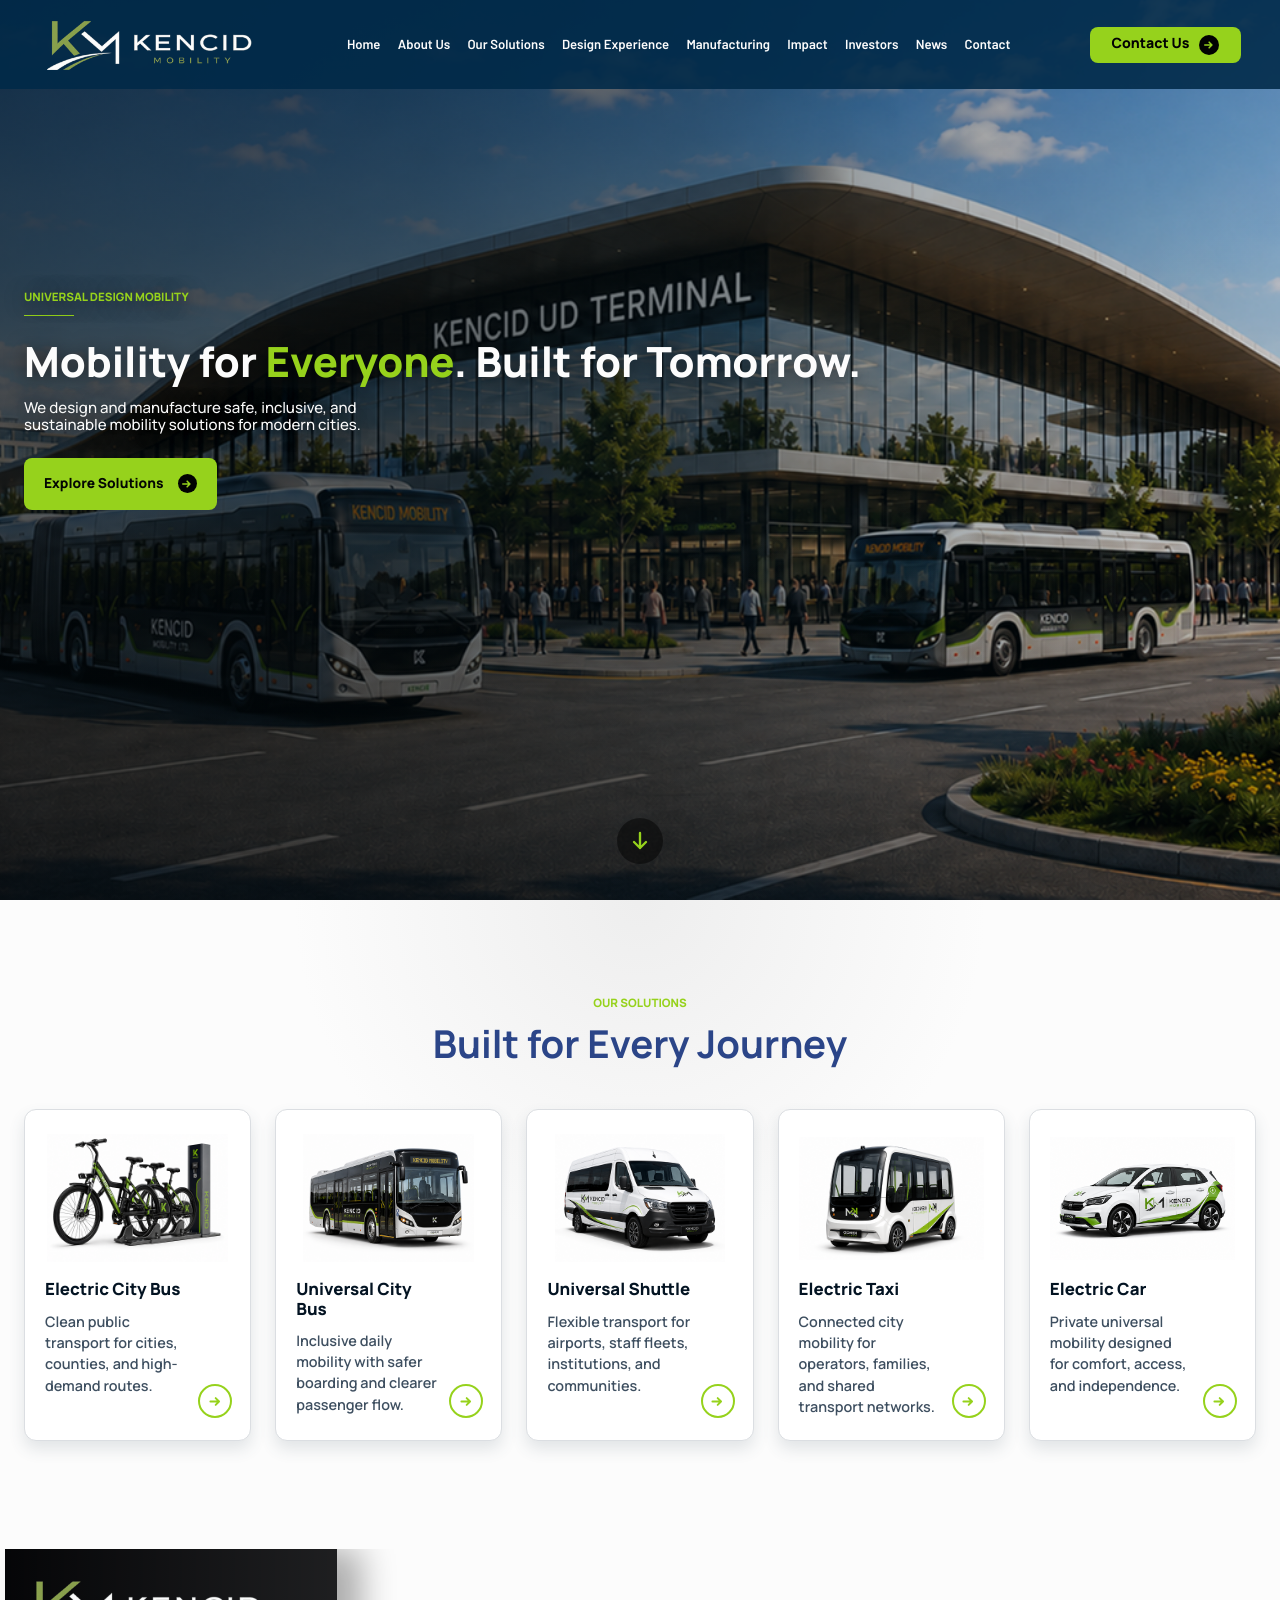
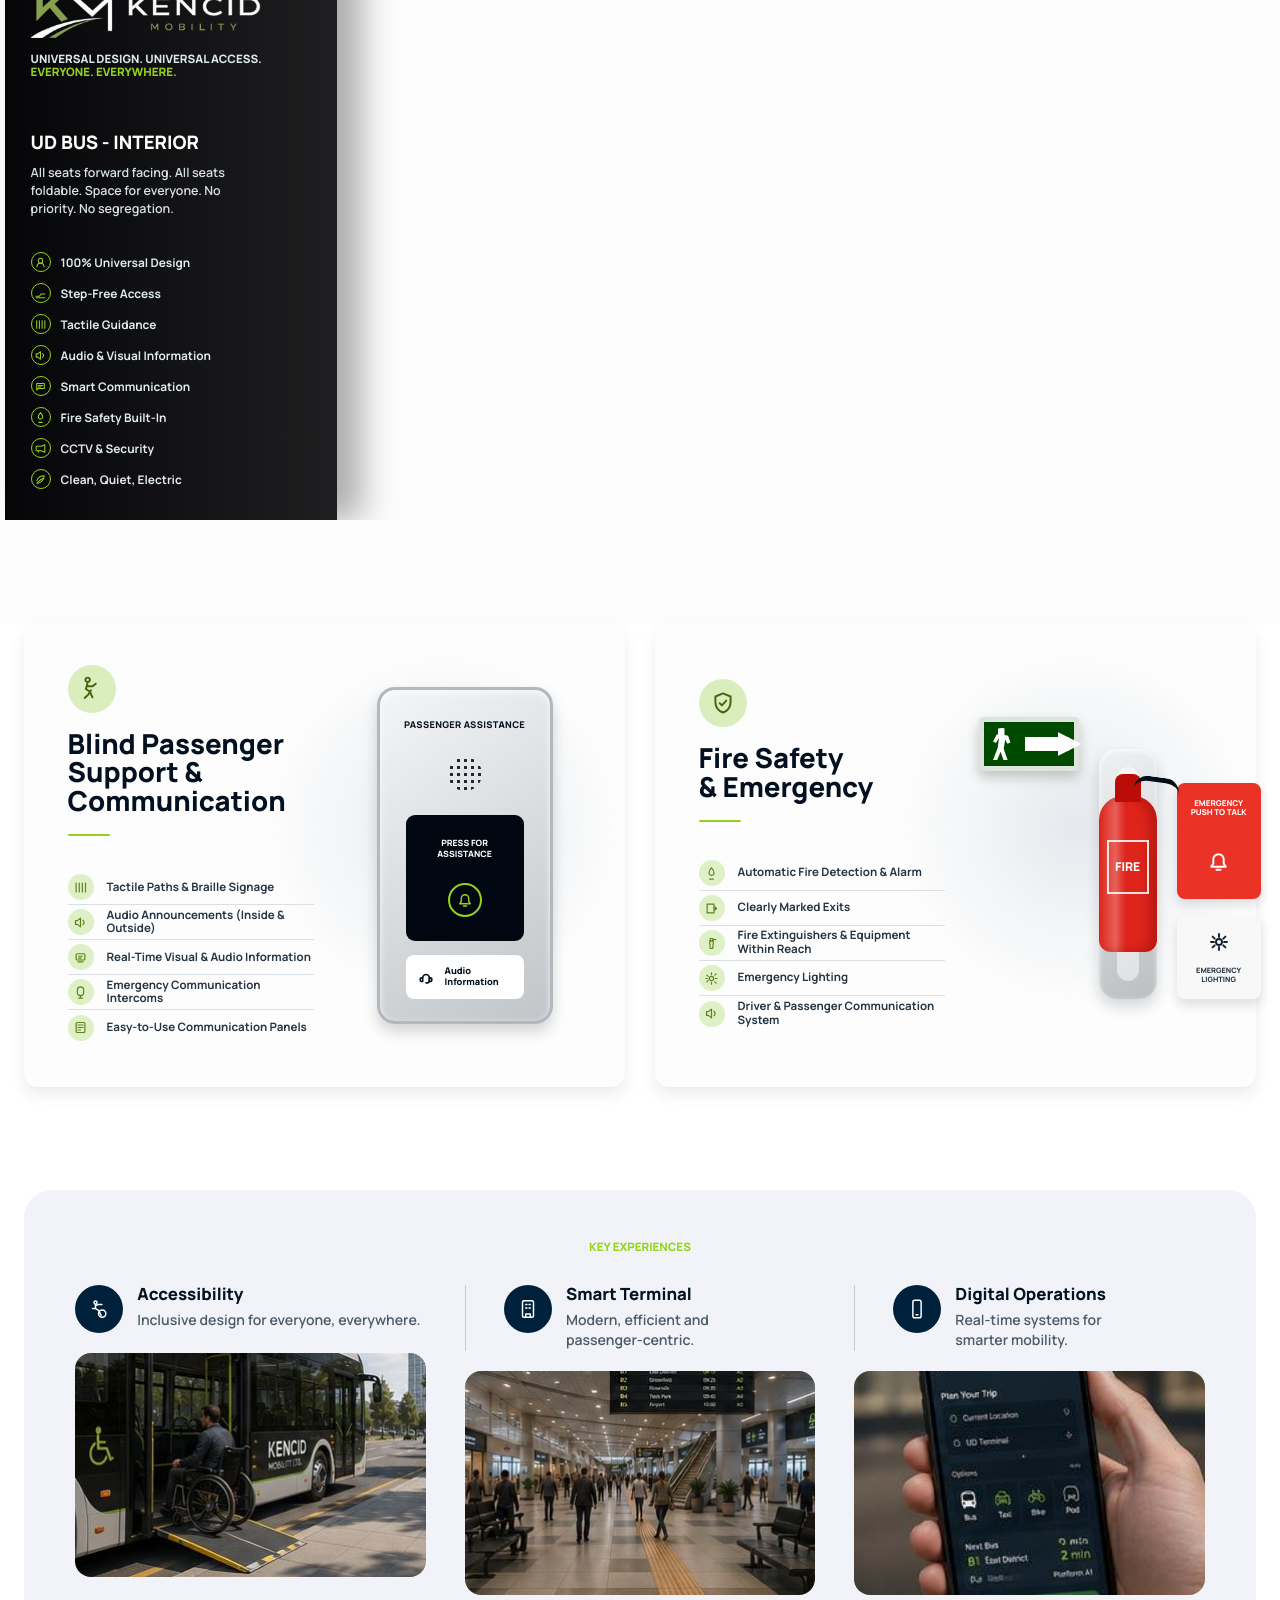
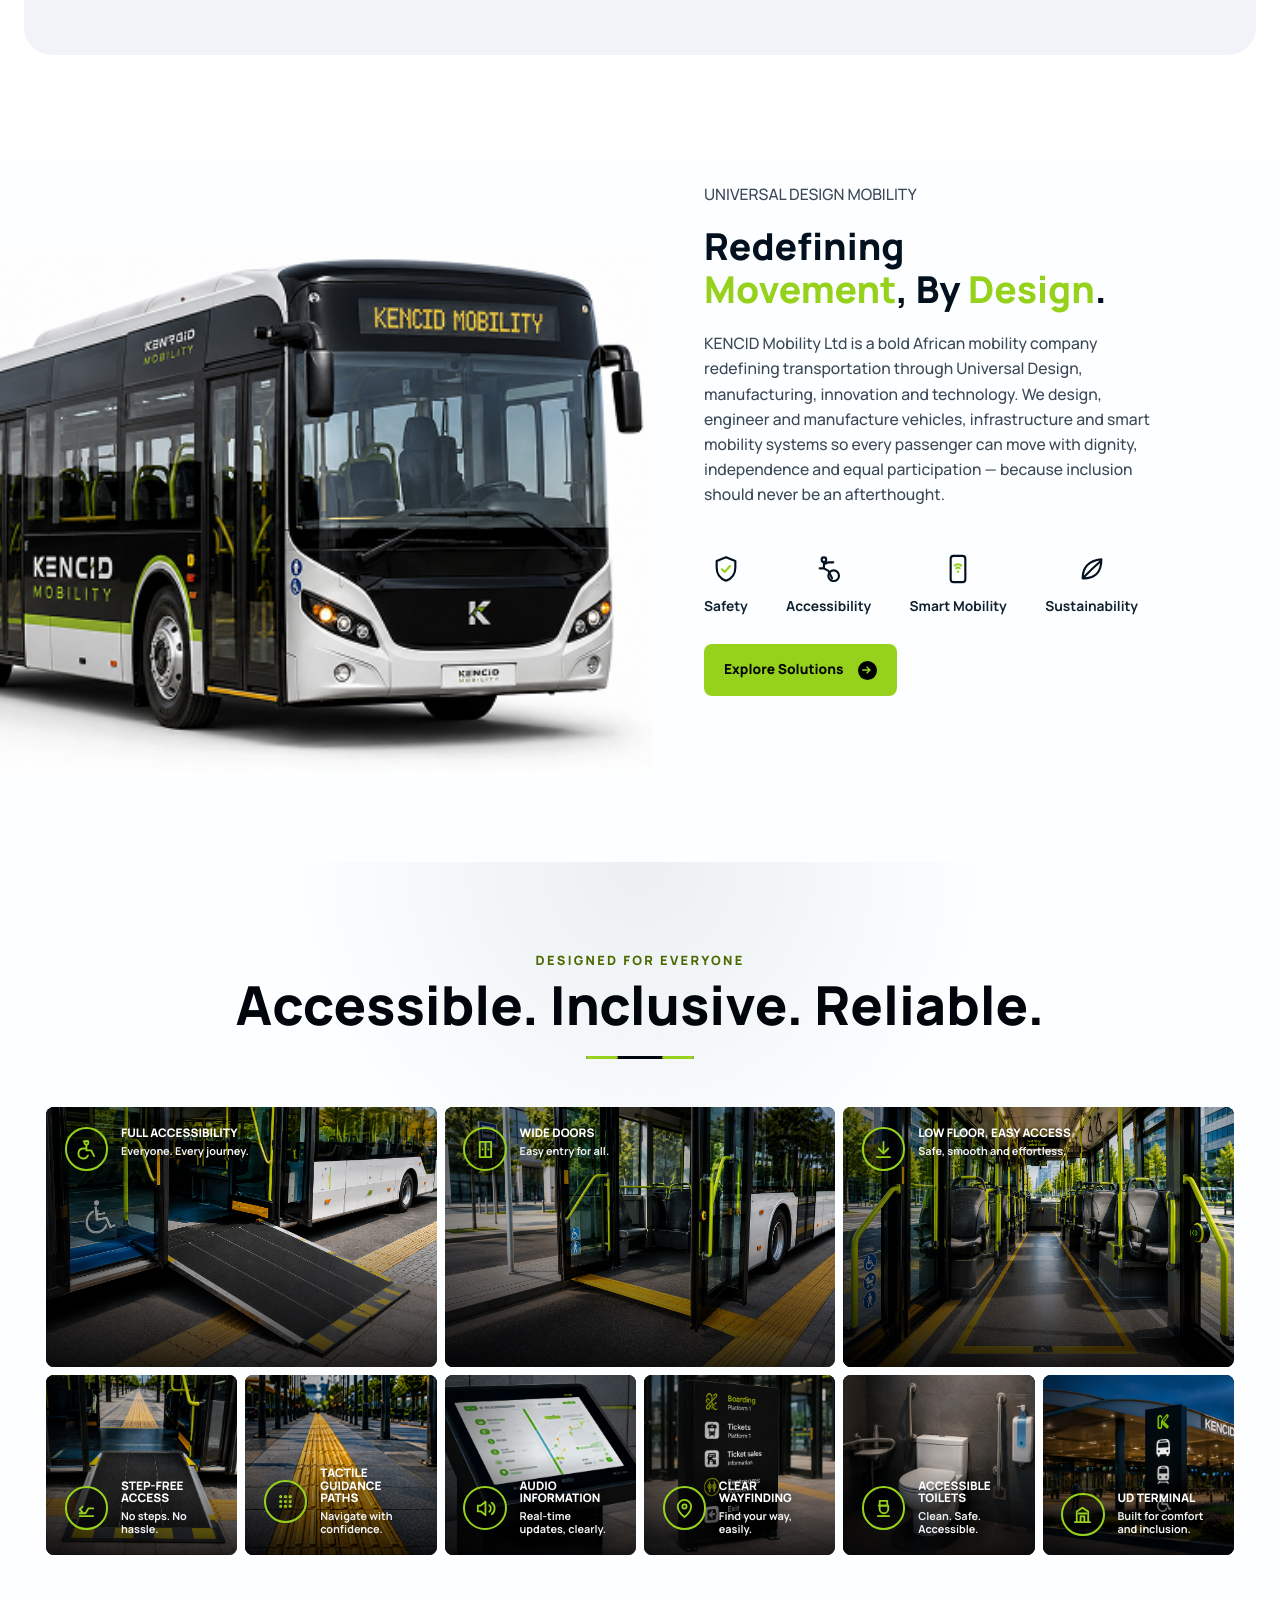
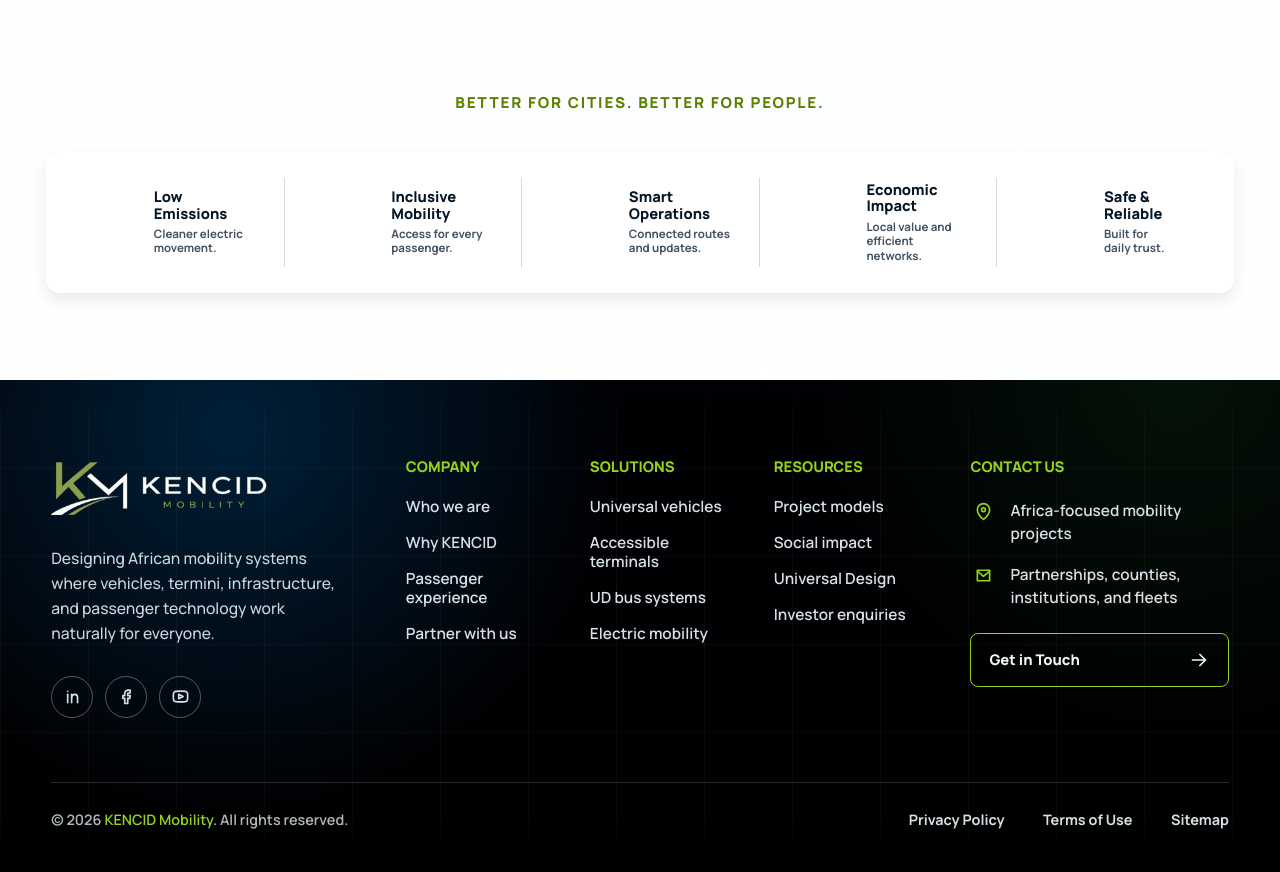
==== index.html @ 7b024fd9 "Initial Kencid Mobility site" ====
<!doctype html>
<html lang="en">
  <head>
    <meta charset="utf-8">
    <meta name="viewport" content="width=device-width, initial-scale=1">
    <title>Kencid Mobility</title>
    <meta
      name="description"
      content="Kencid Mobility designs and manufactures universal design mobility solutions for inclusive, sustainable transport."
    >
    <link rel="preconnect" href="https://fonts.googleapis.com">
    <link rel="preconnect" href="https://fonts.gstatic.com" crossorigin>
    <link
      href="https://fonts.googleapis.com/css2?family=Barlow:wght@500;600;700&family=Manrope:wght@400;500;600;700;800&display=swap"
      rel="stylesheet"
    >
    <link rel="stylesheet" href="styles.css">
  </head>
  <body>
    <main class="site-shell">
      <section class="hero" aria-label="Kencid Mobility landing page">
        <header class="site-header">
          <a class="brand" href="#" aria-label="Kencid Mobility home">
            <img src="assets/kencid-logo.png" alt="Kencid Mobility">
          </a>

          <nav class="main-nav" aria-label="Main navigation">
            <a href="#">Home</a>
            <a href="#">About Us</a>
            <a href="#">Our Solutions</a>
            <a href="#">Design Experience</a>
            <a href="#">Manufacturing</a>
            <a href="#">Impact</a>
            <a href="#">Investors</a>
            <a href="#">News</a>
            <a href="#">Contact</a>
          </nav>

          <a class="contact-button" href="#contact">
            <span>Contact Us</span>
            <span class="arrow-dot" aria-hidden="true">
              <svg viewBox="0 0 20 20" focusable="false">
                <path d="M4 10h10.2m-4-4 4 4-4 4" />
              </svg>
            </span>
          </a>

          <button
            class="menu-toggle"
            type="button"
            aria-label="Open menu"
            aria-controls="mobile-menu"
            aria-expanded="false"
          >
            <span aria-hidden="true"></span>
            <span aria-hidden="true"></span>
            <span aria-hidden="true"></span>
          </button>
        </header>

        <div class="mobile-backdrop" data-menu-close></div>
        <aside class="mobile-sidebar" id="mobile-menu" aria-hidden="true">
          <div class="sidebar-head">
            <img src="assets/kencid-logo.png" alt="Kencid Mobility">
            <button class="sidebar-close" type="button" aria-label="Close menu" data-menu-close>
              &times;
            </button>
          </div>

          <nav class="sidebar-nav" aria-label="Mobile navigation">
            <a href="#">Home</a>
            <a href="#">About Us</a>
            <a href="#">Our Solutions</a>
            <a href="#">Design Experience</a>
            <a href="#">Manufacturing</a>
            <a href="#">Impact</a>
            <a href="#">Investors</a>
            <a href="#">News</a>
            <a href="#">Contact</a>
          </nav>

          <a class="sidebar-contact" href="#contact">
            <span>Contact Us</span>
            <span class="arrow-dot" aria-hidden="true">
              <svg viewBox="0 0 20 20" focusable="false">
                <path d="M4 10h10.2m-4-4 4 4-4 4" />
              </svg>
            </span>
          </a>
        </aside>

        <div class="hero-content">
          <p class="hero-eyebrow">Universal Design Mobility</p>
          <h1>
            Mobility for <span>Everyone</span>. Built for Tomorrow.
          </h1>
          <p>
            We design and manufacture safe, inclusive, and sustainable mobility
            solutions for modern cities.
          </p>
          <div class="hero-actions" aria-label="Primary actions">
            <a class="hero-action" href="#solutions">
              <span>Explore Solutions</span>
              <span class="arrow-dot" aria-hidden="true">
                <svg viewBox="0 0 20 20" focusable="false">
                  <path d="M4 10h10.2m-4-4 4 4-4 4" />
                </svg>
              </span>
            </a>
          </div>
        </div>

        <a class="hero-scroll-cue" href="#solutions" aria-label="View our solutions">
          <svg viewBox="0 0 24 24" focusable="false" aria-hidden="true">
            <path d="M12 4v15m-6-6 6 6 6-6" />
          </svg>
        </a>
      </section>

      <section class="solutions-section" id="solutions" aria-labelledby="solutions-title">
        <div class="solutions-inner">
          <p class="section-kicker">Our Solutions</p>
          <h2 id="solutions-title">Built for Every Journey</h2>

          <div class="solutions-grid">
            <article class="solution-card">
              <img src="assets/electric bus .png" alt="KENCID electric city bus">
              <div class="solution-copy">
                <h3>Electric City Bus</h3>
                <p>Clean public transport for cities, counties, and high-demand routes.</p>
              </div>
              <a class="solution-link" href="#" aria-label="Explore Electric City Bus">
                <span class="arrow-dot" aria-hidden="true">
                  <svg viewBox="0 0 20 20" focusable="false">
                    <path d="M4 10h10.2m-4-4 4 4-4 4" />
                  </svg>
                </span>
              </a>
            </article>

            <article class="solution-card">
              <img src="assets/bus .png" alt="KENCID universal city bus">
              <div class="solution-copy">
                <h3>Universal City Bus</h3>
                <p>Inclusive daily mobility with safer boarding and clearer passenger flow.</p>
              </div>
              <a class="solution-link" href="#" aria-label="Explore Universal City Bus">
                <span class="arrow-dot" aria-hidden="true">
                  <svg viewBox="0 0 20 20" focusable="false">
                    <path d="M4 10h10.2m-4-4 4 4-4 4" />
                  </svg>
                </span>
              </a>
            </article>

            <article class="solution-card">
              <img src="assets/van .png" alt="KENCID universal shuttle van">
              <div class="solution-copy">
                <h3>Universal Shuttle</h3>
                <p>Flexible transport for airports, staff fleets, institutions, and communities.</p>
              </div>
              <a class="solution-link" href="#" aria-label="Explore Universal Shuttle">
                <span class="arrow-dot" aria-hidden="true">
                  <svg viewBox="0 0 20 20" focusable="false">
                    <path d="M4 10h10.2m-4-4 4 4-4 4" />
                  </svg>
                </span>
              </a>
            </article>

            <article class="solution-card">
              <img src="assets/electric taxi .png" alt="KENCID electric taxi">
              <div class="solution-copy">
                <h3>Electric Taxi</h3>
                <p>Connected city mobility for operators, families, and shared transport networks.</p>
              </div>
              <a class="solution-link" href="#" aria-label="Explore Electric Taxi">
                <span class="arrow-dot" aria-hidden="true">
                  <svg viewBox="0 0 20 20" focusable="false">
                    <path d="M4 10h10.2m-4-4 4 4-4 4" />
                  </svg>
                </span>
              </a>
            </article>

            <article class="solution-card">
              <img src="assets/electric car.png" alt="KENCID universal electric car">
              <div class="solution-copy">
                <h3>Electric Car</h3>
                <p>Private universal mobility designed for comfort, access, and independence.</p>
              </div>
              <a class="solution-link" href="#" aria-label="Explore Electric Car">
                <span class="arrow-dot" aria-hidden="true">
                  <svg viewBox="0 0 20 20" focusable="false">
                    <path d="M4 10h10.2m-4-4 4 4-4 4" />
                  </svg>
                </span>
              </a>
            </article>
          </div>
        </div>
      </section>

      <section class="interior-section" id="bus-interior" aria-labelledby="interior-title">
        <div class="interior-stage">
          <div class="interior-panel">
            <a class="interior-brand" href="#" aria-label="Kencid Mobility home">
              <img src="assets/kencid-logo.png" alt="Kencid Mobility">
            </a>

            <p class="interior-tagline">
              Universal Design. Universal Access.
              <span>Everyone. Everywhere.</span>
            </p>

            <div class="interior-copy">
              <h2 id="interior-title">UD Bus - Interior</h2>
              <p>
                All seats forward facing. All seats foldable. Space for everyone.
                No priority. No segregation.
              </p>
            </div>

            <ul class="interior-features" aria-label="UD Bus interior features">
              <li>
                <span class="interior-feature-icon" aria-hidden="true">
                  <svg viewBox="0 0 24 24" focusable="false">
                    <path d="M12 4a4 4 0 0 1 4 4v1.3a4 4 0 0 1-8 0V8a4 4 0 0 1 4-4Z" />
                    <path d="M5.5 20a6.5 6.5 0 0 1 13 0" />
                  </svg>
                </span>
                <span>100% Universal Design</span>
              </li>
              <li>
                <span class="interior-feature-icon" aria-hidden="true">
                  <svg viewBox="0 0 24 24" focusable="false">
                    <path d="M4 17h6l3-4h7" />
                    <path d="M4 20h16" />
                  </svg>
                </span>
                <span>Step-Free Access</span>
              </li>
              <li>
                <span class="interior-feature-icon" aria-hidden="true">
                  <svg viewBox="0 0 24 24" focusable="false">
                    <path d="M5 19V5" />
                    <path d="M10 19V5" />
                    <path d="M15 19V5" />
                    <path d="M20 19V5" />
                  </svg>
                </span>
                <span>Tactile Guidance</span>
              </li>
              <li>
                <span class="interior-feature-icon" aria-hidden="true">
                  <svg viewBox="0 0 24 24" focusable="false">
                    <path d="M4 9v6h3l5 4V5L7 9H4Z" />
                    <path d="M16 8.5a4.5 4.5 0 0 1 0 7" />
                  </svg>
                </span>
                <span>Audio &amp; Visual Information</span>
              </li>
              <li>
                <span class="interior-feature-icon" aria-hidden="true">
                  <svg viewBox="0 0 24 24" focusable="false">
                    <path d="M5 6.5h14v9H8l-3 3v-12Z" />
                    <path d="M8 10h8M8 12.8h5" />
                  </svg>
                </span>
                <span>Smart Communication</span>
              </li>
              <li>
                <span class="interior-feature-icon" aria-hidden="true">
                  <svg viewBox="0 0 24 24" focusable="false">
                    <path d="M12 3s4 4.2 4 8a4 4 0 0 1-8 0c0-3.8 4-8 4-8Z" />
                    <path d="M9 21h6" />
                  </svg>
                </span>
                <span>Fire Safety Built-In</span>
              </li>
              <li>
                <span class="interior-feature-icon" aria-hidden="true">
                  <svg viewBox="0 0 24 24" focusable="false">
                    <path d="M4 8h9l7-3v14l-7-3H4V8Z" />
                    <path d="M8 16v3" />
                  </svg>
                </span>
                <span>CCTV &amp; Security</span>
              </li>
              <li>
                <span class="interior-feature-icon" aria-hidden="true">
                  <svg viewBox="0 0 24 24" focusable="false">
                    <path d="M5 14c3-8 9-9 14-9-1 7-4 12-12 14" />
                    <path d="M5 19c2.8-3.7 6-6.5 11-9" />
                  </svg>
                </span>
                <span>Clean, Quiet, Electric</span>
              </li>
            </ul>
          </div>
        </div>
      </section>

      <section class="passenger-systems-section" aria-labelledby="passenger-systems-title">
        <div class="passenger-systems-inner">
          <h2 id="passenger-systems-title" class="visually-hidden">
            Passenger Support, Communication, Fire Safety, and Emergency Systems
          </h2>

          <article class="system-panel passenger-assistance-panel">
            <div class="system-content">
              <span class="system-icon" aria-hidden="true">
                <svg viewBox="0 0 24 24" focusable="false">
                  <path d="M8 5.5a2 2 0 1 0 0-4 2 2 0 0 0 0 4Z" />
                  <path d="M7.7 7.2 6.4 12l3.8 2.6 2.2 5.1" />
                  <path d="M8.2 9.5h4.4l2.9-2.4" />
                  <path d="M5.3 20.2c2.6-2 4.5-4.3 5.7-7" />
                </svg>
              </span>
              <h3>Blind Passenger Support &amp; Communication</h3>
              <ul class="system-feature-list">
                <li>
                  <span aria-hidden="true">
                    <svg viewBox="0 0 24 24" focusable="false">
                      <path d="M5 5v14M10 5v14M15 5v14M20 5v14" />
                    </svg>
                  </span>
                  Tactile Paths &amp; Braille Signage
                </li>
                <li>
                  <span aria-hidden="true">
                    <svg viewBox="0 0 24 24" focusable="false">
                      <path d="M4 9v6h3l5 4V5L7 9H4Z" />
                      <path d="M16 8.5a4.5 4.5 0 0 1 0 7" />
                    </svg>
                  </span>
                  Audio Announcements (Inside &amp; Outside)
                </li>
                <li>
                  <span aria-hidden="true">
                    <svg viewBox="0 0 24 24" focusable="false">
                      <rect x="5" y="6" width="14" height="10" rx="1.6" />
                      <path d="M8 19h8M9 10h6M9 13h4" />
                    </svg>
                  </span>
                  Real-Time Visual &amp; Audio Information
                </li>
                <li>
                  <span aria-hidden="true">
                    <svg viewBox="0 0 24 24" focusable="false">
                      <path d="M7 8a5 5 0 0 1 10 0v4a5 5 0 0 1-10 0V8Z" />
                      <path d="M12 17v4M9 21h6" />
                    </svg>
                  </span>
                  Emergency Communication Intercoms
                </li>
                <li>
                  <span aria-hidden="true">
                    <svg viewBox="0 0 24 24" focusable="false">
                      <rect x="5" y="4" width="14" height="16" rx="2" />
                      <path d="M8 8h8M8 12h8M8 16h4" />
                    </svg>
                  </span>
                  Easy-to-Use Communication Panels
                </li>
              </ul>
            </div>

            <div class="system-visual assistance-visual" aria-hidden="true">
              <div class="assistance-device">
                <span class="device-title">Passenger Assistance</span>
                <span class="speaker-grid"></span>
                <span class="press-panel">
                  <span>Press for Assistance</span>
                  <span class="bell-mark">
                    <svg viewBox="0 0 24 24" focusable="false">
                      <path d="M7 10a5 5 0 0 1 10 0v4l2 3H5l2-3v-4Z" />
                      <path d="M10 20h4" />
                    </svg>
                  </span>
                </span>
                <span class="audio-card">
                  <svg viewBox="0 0 24 24" focusable="false">
                    <path d="M8 13a4 4 0 0 1 8 0v3.4A2.6 2.6 0 0 1 13.4 19H12" />
                    <path d="M8 13H6.8A1.8 1.8 0 0 0 5 14.8v.8a1.8 1.8 0 0 0 1.8 1.8H8V13Z" />
                    <path d="M16 13h1.2a1.8 1.8 0 0 1 1.8 1.8v.8a1.8 1.8 0 0 1-1.8 1.8H16V13Z" />
                  </svg>
                  <span>Audio Information</span>
                </span>
              </div>
            </div>
          </article>

          <article class="system-panel fire-safety-panel">
            <div class="system-content">
              <span class="system-icon" aria-hidden="true">
                <svg viewBox="0 0 24 24" focusable="false">
                  <path d="M12 3.2 19 6v5c0 5-3.3 8.4-7 9.8-3.7-1.4-7-4.8-7-9.8V6l7-2.8Z" />
                  <path d="m9 12.2 2 2 4-4.4" />
                </svg>
              </span>
              <h3>Fire Safety &amp; Emergency</h3>
              <ul class="system-feature-list">
                <li>
                  <span aria-hidden="true">
                    <svg viewBox="0 0 24 24" focusable="false">
                      <path d="M12 3s4 4.2 4 8a4 4 0 0 1-8 0c0-3.8 4-8 4-8Z" />
                      <path d="M9 21h6" />
                    </svg>
                  </span>
                  Automatic Fire Detection &amp; Alarm
                </li>
                <li>
                  <span aria-hidden="true">
                    <svg viewBox="0 0 24 24" focusable="false">
                      <path d="M5 5h11v14H5V5Z" />
                      <path d="M16 12h4m-3-3 3 3-3 3" />
                    </svg>
                  </span>
                  Clearly Marked Exits
                </li>
                <li>
                  <span aria-hidden="true">
                    <svg viewBox="0 0 24 24" focusable="false">
                      <path d="M10 4h4v4h-4V4Z" />
                      <path d="M9 8h6l-1 12h-4L9 8Z" />
                      <path d="M14 7c2-2 3.5-2.2 5-1" />
                    </svg>
                  </span>
                  Fire Extinguishers &amp; Equipment Within Reach
                </li>
                <li>
                  <span aria-hidden="true">
                    <svg viewBox="0 0 24 24" focusable="false">
                      <path d="M12 3v3M12 18v3M4.6 6.6l2.1 2.1M17.3 17.3l2.1 2.1M3 12h3M18 12h3M4.6 17.4l2.1-2.1M17.3 6.7l2.1-2.1" />
                      <circle cx="12" cy="12" r="3.4" />
                    </svg>
                  </span>
                  Emergency Lighting
                </li>
                <li>
                  <span aria-hidden="true">
                    <svg viewBox="0 0 24 24" focusable="false">
                      <path d="M4 9v6h3l5 4V5L7 9H4Z" />
                      <path d="M16 8.5a4.5 4.5 0 0 1 0 7" />
                    </svg>
                  </span>
                  Driver &amp; Passenger Communication System
                </li>
              </ul>
            </div>

            <div class="system-visual fire-visual" aria-hidden="true">
              <div class="exit-sign">
                <span class="exit-person"></span>
                <span class="exit-arrow"></span>
              </div>
              <div class="extinguisher-case">
                <div class="extinguisher">
                  <span class="extinguisher-neck"></span>
                  <span class="extinguisher-label">Fire</span>
                </div>
              </div>
              <div class="emergency-stack">
                <span class="alarm-button">
                  <span>Emergency<br>Push To Talk</span>
                  <svg viewBox="0 0 24 24" focusable="false">
                    <path d="M7 10a5 5 0 0 1 10 0v4l2 3H5l2-3v-4Z" />
                    <path d="M10 20h4" />
                  </svg>
                </span>
                <span class="emergency-light">
                  <svg viewBox="0 0 24 24" focusable="false">
                    <path d="M12 4v3M12 17v3M5.6 6.6l2.1 2.1M16.3 15.3l2.1 2.1M4 12h3M17 12h3M5.6 17.4l2.1-2.1M16.3 8.7l2.1-2.1" />
                    <circle cx="12" cy="12" r="3" />
                  </svg>
                  <span>Emergency Lighting</span>
                </span>
              </div>
            </div>
          </article>
        </div>
      </section>

      <section class="experiences-section" id="experiences" aria-labelledby="experiences-title">
        <div class="experiences-panel">
          <p class="section-kicker experiences-kicker" id="experiences-title">Key Experiences</p>

          <div class="experiences-grid">
            <article class="experience-card">
              <div class="experience-head">
                <span class="experience-icon" aria-hidden="true">
                  <svg viewBox="0 0 24 24" focusable="false">
                    <circle cx="15.5" cy="17" r="4" />
                    <circle cx="8.2" cy="5" r="1.7" />
                    <path d="M8.2 7.2v4.3l3.4 1.9 2.7 5.6M8.2 11.5H5M8.2 8.4l3.4-1.4h3.6" />
                  </svg>
                </span>
                <div class="experience-copy">
                  <h3>Accessibility</h3>
                  <p>Inclusive design for everyone, everywhere.</p>
                </div>
              </div>
              <img src="assets/experience-accessibility.jpg" alt="Wheelchair passenger boarding a Kencid bus via a low-floor ramp">
            </article>

            <article class="experience-card">
              <div class="experience-head">
                <span class="experience-icon" aria-hidden="true">
                  <svg viewBox="0 0 24 24" focusable="false">
                    <rect x="6" y="3" width="12" height="18" rx="1.6" />
                    <path d="M9.5 21v-3.5h5V21M9.5 7.2h1.4M13.1 7.2h1.4M9.5 11h1.4M13.1 11h1.4" />
                  </svg>
                </span>
                <div class="experience-copy">
                  <h3>Smart Terminal</h3>
                  <p>Modern, efficient and passenger-centric.</p>
                </div>
              </div>
              <img src="assets/experience-terminal.jpg" alt="Passengers walking through a Kencid UD Terminal concourse">
            </article>

            <article class="experience-card">
              <div class="experience-head">
                <span class="experience-icon" aria-hidden="true">
                  <svg viewBox="0 0 24 24" focusable="false">
                    <rect x="7.5" y="2.5" width="9" height="19" rx="2" />
                    <path d="M11 18.3h2" />
                  </svg>
                </span>
                <div class="experience-copy">
                  <h3>Digital Operations</h3>
                  <p>Real-time systems for smarter mobility.</p>
                </div>
              </div>
              <img src="assets/experience-app.jpg" alt="Hand holding a phone running the Kencid Mobility app">
            </article>
          </div>
        </div>
      </section>

      <section class="about-section" id="who-we-are" aria-labelledby="about-title">
        <div class="about-media">
          <img src="assets/about-bus.png" alt="Kencid Mobility Universal Design city bus">
        </div>

        <div class="about-grid">
          <div class="about-copy">
            <p class="section-kicker">Universal Design Mobility</p>
            <h2 id="about-title">Redefining <span>Movement</span>, By <span>Design</span>.</h2>
            <p>
              KENCID Mobility Ltd is a bold African mobility company redefining transportation
              through Universal Design, manufacturing, innovation and technology. We design,
              engineer and manufacture vehicles, infrastructure and smart mobility systems so
              every passenger can move with dignity, independence and equal participation &mdash;
              because inclusion should never be an afterthought.
            </p>

            <ul class="about-pillars">
              <li>
                <span class="pillar-icon" aria-hidden="true">
                  <svg viewBox="0 0 24 24" focusable="false">
                    <path d="M12 3.2 19 6v5c0 5-3.3 8.4-7 9.8-3.7-1.4-7-4.8-7-9.8V6l7-2.8Z" />
                    <path d="m9 12.2 2 2 4-4.4" stroke="var(--lime)" />
                  </svg>
                </span>
                <span>Safety</span>
              </li>
              <li>
                <span class="pillar-icon" aria-hidden="true">
                  <svg viewBox="0 0 24 24" focusable="false" stroke="var(--lime)">
                    <circle cx="15.5" cy="17" r="4" />
                    <circle cx="8.2" cy="5" r="1.7" />
                    <path d="M8.2 7.2v4.3l3.4 1.9 2.7 5.6M8.2 11.5H5M8.2 8.4l3.4-1.4h3.6" />
                  </svg>
                </span>
                <span>Accessibility</span>
              </li>
              <li>
                <span class="pillar-icon" aria-hidden="true">
                  <svg viewBox="0 0 24 24" focusable="false">
                    <rect x="6.5" y="2.2" width="11" height="19.6" rx="2.2" />
                    <path d="M9.6 9.4a3.6 3.6 0 0 1 4.8 0M10.7 11.4a2 2 0 0 1 2.6 0" stroke="var(--lime)" />
                    <circle cx="12" cy="14" r="0.9" fill="var(--lime)" stroke="none" />
                  </svg>
                </span>
                <span>Smart Mobility</span>
              </li>
              <li>
                <span class="pillar-icon" aria-hidden="true">
                  <svg viewBox="0 0 24 24" focusable="false" stroke="var(--lime)">
                    <path d="M5 19c0-7.4 4-13.4 14-14.2C19 14.8 14 19.2 5 19Z" />
                    <path d="M6.2 17.8c3-3.1 6.2-6.3 12-11.4" />
                  </svg>
                </span>
                <span>Sustainability</span>
              </li>
            </ul>

            <a class="hero-action about-cta" href="#solutions">
              <span>Explore Solutions</span>
              <span class="arrow-dot" aria-hidden="true">
                <svg viewBox="0 0 20 20" focusable="false">
                  <path d="M4 10h10.2m-4-4 4 4-4 4" />
                </svg>
              </span>
            </a>
          </div>
        </div>
      </section>

      <section class="accessible-section" aria-labelledby="accessible-title">
        <div class="accessible-inner">
          <div class="accessibility-header">
            <p>Designed for everyone</p>
            <h2 id="accessible-title">Accessible. Inclusive. Reliable.</h2>
            <span class="accessibility-rule" aria-hidden="true"></span>
          </div>

          <div class="accessibility-mosaic" aria-label="Universal design accessibility features">
            <article class="accessibility-card accessibility-card-large">
              <img
                src="assets/full accessibility .png"
                width="1672"
                height="941"
                loading="lazy"
                decoding="async"
                alt="Wheelchair user boarding a Kencid bus using an accessible ramp."
              >
              <div class="accessibility-card-copy">
                <span class="accessibility-icon" aria-hidden="true">
                  <svg viewBox="0 0 24 24" focusable="false">
                    <circle cx="12" cy="5" r="2" />
                    <path d="M12 7.8v5.2h5l3 6" />
                    <path d="M11 11H8.8a5.2 5.2 0 1 0 4.8 7.2" />
                    <path d="M9 3.5h5" />
                  </svg>
                </span>
                <div>
                  <h3>Full Accessibility</h3>
                  <p>Everyone. Every journey.</p>
                </div>
              </div>
            </article>

            <article class="accessibility-card accessibility-card-large">
              <img
                src="assets/wide doors.png"
                width="1536"
                height="1024"
                loading="lazy"
                decoding="async"
                alt="Wide Kencid bus doors open at a station platform."
              >
              <div class="accessibility-card-copy">
                <span class="accessibility-icon" aria-hidden="true">
                  <svg viewBox="0 0 24 24" focusable="false">
                    <path d="M6 4h12v16H6V4Z" />
                    <path d="M12 4v16M9 12h.1M15 12h.1" />
                  </svg>
                </span>
                <div>
                  <h3>Wide Doors</h3>
                  <p>Easy entry for all.</p>
                </div>
              </div>
            </article>

            <article class="accessibility-card accessibility-card-large">
              <img
                src="assets/low floor easy acces .png"
                width="1536"
                height="1024"
                loading="lazy"
                decoding="async"
                alt="Low-floor Kencid bus interior with a flat accessible aisle."
              >
              <div class="accessibility-card-copy">
                <span class="accessibility-icon" aria-hidden="true">
                  <svg viewBox="0 0 24 24" focusable="false">
                    <path d="M12 4v12" />
                    <path d="m7 11 5 5 5-5" />
                    <path d="M5 20h14" />
                  </svg>
                </span>
                <div>
                  <h3>Low Floor, Easy Access</h3>
                  <p>Safe, smooth and effortless.</p>
                </div>
              </div>
            </article>

            <article class="accessibility-card accessibility-card-small">
              <img
                src="assets/step free acces.png"
                width="1535"
                height="1024"
                loading="lazy"
                decoding="async"
                alt="Step-free access ramp aligned with a Kencid bus entrance."
              >
              <div class="accessibility-card-copy">
                <span class="accessibility-icon" aria-hidden="true">
                  <svg viewBox="0 0 24 24" focusable="false">
                    <path d="M5 17h6l3-5h5" />
                    <path d="M5 20h14" />
                    <path d="m8 10-3 3 3 3" />
                  </svg>
                </span>
                <div>
                  <h3>Step-Free Access</h3>
                  <p>No steps. No hassle.</p>
                </div>
              </div>
            </article>

            <article class="accessibility-card accessibility-card-small">
              <img
                src="assets/tactile guidance.png"
                width="1565"
                height="1005"
                loading="lazy"
                decoding="async"
                alt="Tactile guidance path running through a passenger platform."
              >
              <div class="accessibility-card-copy">
                <span class="accessibility-icon" aria-hidden="true">
                  <svg viewBox="0 0 24 24" focusable="false">
                    <circle cx="7" cy="7" r=".7" />
                    <circle cx="12" cy="7" r=".7" />
                    <circle cx="17" cy="7" r=".7" />
                    <circle cx="7" cy="12" r=".7" />
                    <circle cx="12" cy="12" r=".7" />
                    <circle cx="17" cy="12" r=".7" />
                    <circle cx="7" cy="17" r=".7" />
                    <circle cx="12" cy="17" r=".7" />
                    <circle cx="17" cy="17" r=".7" />
                  </svg>
                </span>
                <div>
                  <h3>Tactile Guidance Paths</h3>
                  <p>Navigate with confidence.</p>
                </div>
              </div>
            </article>

            <article class="accessibility-card accessibility-card-small">
              <img
                src="assets/Audio information .png"
                width="1566"
                height="1005"
                loading="lazy"
                decoding="async"
                alt="Digital passenger information screen for Kencid mobility services."
              >
              <div class="accessibility-card-copy">
                <span class="accessibility-icon" aria-hidden="true">
                  <svg viewBox="0 0 24 24" focusable="false">
                    <path d="M4 9v6h3l5 4V5L7 9H4Z" />
                    <path d="M16 8.5a4.5 4.5 0 0 1 0 7" />
                    <path d="M18.6 6a7.5 7.5 0 0 1 0 12" />
                  </svg>
                </span>
                <div>
                  <h3>Audio Information</h3>
                  <p>Real-time updates, clearly.</p>
                </div>
              </div>
            </article>

            <article class="accessibility-card accessibility-card-small">
              <img
                src="assets/clear way finding .png"
                width="1536"
                height="1024"
                loading="lazy"
                decoding="async"
                alt="Kencid wayfinding sign showing platform, tickets, information, restroom and exit directions."
              >
              <div class="accessibility-card-copy">
                <span class="accessibility-icon" aria-hidden="true">
                  <svg viewBox="0 0 24 24" focusable="false">
                    <path d="M12 21s7-5.2 7-11a7 7 0 0 0-14 0c0 5.8 7 11 7 11Z" />
                    <circle cx="12" cy="10" r="2.2" />
                  </svg>
                </span>
                <div>
                  <h3>Clear Wayfinding</h3>
                  <p>Find your way, easily.</p>
                </div>
              </div>
            </article>

            <article class="accessibility-card accessibility-card-small">
              <img
                src="assets/accessible toilets .png"
                width="1536"
                height="1024"
                loading="lazy"
                decoding="async"
                alt="Accessible toilet with support rails and hygiene equipment."
              >
              <div class="accessibility-card-copy">
                <span class="accessibility-icon" aria-hidden="true">
                  <svg viewBox="0 0 24 24" focusable="false">
                    <path d="M8 4h8v5H8V4Z" />
                    <path d="M7 9h10v3.5a4.5 4.5 0 0 1-9 0V9Z" />
                    <path d="M10 20h4" />
                    <path d="M6 20h12" />
                  </svg>
                </span>
                <div>
                  <h3>Accessible Toilets</h3>
                  <p>Clean. Safe. Accessible.</p>
                </div>
              </div>
            </article>

            <article class="accessibility-card accessibility-card-small">
              <img
                src="assets/ud terminal .png"
                width="1536"
                height="1024"
                loading="lazy"
                decoding="async"
                alt="Kencid universal design terminal entrance with accessible signage."
              >
              <div class="accessibility-card-copy">
                <span class="accessibility-icon" aria-hidden="true">
                  <svg viewBox="0 0 24 24" focusable="false">
                    <path d="M4 20h16" />
                    <path d="M6 20V9l6-4 6 4v11" />
                    <path d="M10 20v-6h4v6" />
                    <path d="M8 11h8" />
                  </svg>
                </span>
                <div>
                  <h3>UD Terminal</h3>
                  <p>Built for comfort and inclusion.</p>
                </div>
              </div>
            </article>
          </div>
        </div>
      </section>

      <section class="impact-strip-section" aria-labelledby="impact-strip-title">
        <div class="impact-strip-inner">
          <div class="impact-strip-heading">
            <p id="impact-strip-title">Better for cities. Better for people.</p>
          </div>

          <ul class="impact-strip-list" aria-label="Kencid Mobility city and passenger benefits">
            <li>
              <span class="impact-icon" aria-hidden="true">
                <img
                  src="assets/low emissions .png"
                  width="1254"
                  height="1254"
                  loading="lazy"
                  decoding="async"
                  alt=""
                >
              </span>
              <span class="impact-copy">
                <strong>Low Emissions</strong>
                <span>Cleaner electric movement.</span>
              </span>
            </li>

            <li>
              <span class="impact-icon" aria-hidden="true">
                <img
                  src="assets/inclusive mobility .png"
                  width="1254"
                  height="1254"
                  loading="lazy"
                  decoding="async"
                  alt=""
                >
              </span>
              <span class="impact-copy">
                <strong>Inclusive Mobility</strong>
                <span>Access for every passenger.</span>
              </span>
            </li>

            <li>
              <span class="impact-icon" aria-hidden="true">
                <img
                  src="assets/smart operations .png"
                  width="1254"
                  height="1254"
                  loading="lazy"
                  decoding="async"
                  alt=""
                >
              </span>
              <span class="impact-copy">
                <strong>Smart Operations</strong>
                <span>Connected routes and updates.</span>
              </span>
            </li>

            <li>
              <span class="impact-icon" aria-hidden="true">
                <img
                  src="assets/economic impact .png"
                  width="1254"
                  height="1254"
                  loading="lazy"
                  decoding="async"
                  alt=""
                >
              </span>
              <span class="impact-copy">
                <strong>Economic Impact</strong>
                <span>Local value and efficient networks.</span>
              </span>
            </li>

            <li>
              <span class="impact-icon" aria-hidden="true">
                <img
                  src="assets/safe and reliable .png"
                  width="1254"
                  height="1254"
                  loading="lazy"
                  decoding="async"
                  alt=""
                >
              </span>
              <span class="impact-copy">
                <strong>Safe &amp; Reliable</strong>
                <span>Built for daily trust.</span>
              </span>
            </li>
          </ul>
        </div>
      </section>
    </main>

    <footer class="site-footer" id="contact" aria-label="Kencid Mobility footer">
      <div class="footer-main">
        <div class="footer-brand-block">
          <a class="footer-logo" href="#" aria-label="Kencid Mobility home">
            <img src="assets/kencid-logo.png" alt="Kencid Mobility">
          </a>
          <p>
            Designing African mobility systems where vehicles, termini,
            infrastructure, and passenger technology work naturally for
            everyone.
          </p>
          <div class="footer-socials" aria-label="Social links">
            <a href="#" aria-label="LinkedIn">
              <svg viewBox="0 0 24 24" focusable="false">
                <path d="M6.5 9.5V19" />
                <path d="M6.5 6.2v.1" />
                <path d="M11 19v-9.5" />
                <path d="M11 13.6c0-2.5 1.4-4.1 3.6-4.1 2 0 3.2 1.4 3.2 4V19" />
              </svg>
            </a>
            <a href="#" aria-label="Facebook">
              <svg viewBox="0 0 24 24" focusable="false">
                <path d="M14 8h2.2V4.8H14c-2.5 0-4 1.5-4 4V11H7.8v3.2H10V20h3.4v-5.8h2.4l.4-3.2h-2.8V8.9c0-.6.2-.9.6-.9Z" />
              </svg>
            </a>
            <a href="#" aria-label="YouTube">
              <svg viewBox="0 0 24 24" focusable="false">
                <path d="M4 8.5c.2-1.4 1.1-2.2 2.4-2.4 3.8-.4 7.4-.4 11.2 0 1.3.2 2.2 1 2.4 2.4.3 2.3.3 4.7 0 7-.2 1.4-1.1 2.2-2.4 2.4-3.8.4-7.4.4-11.2 0-1.3-.2-2.2-1-2.4-2.4-.3-2.3-.3-4.7 0-7Z" />
                <path d="m10 9.5 5 2.5-5 2.5v-5Z" />
              </svg>
            </a>
          </div>
        </div>

        <nav class="footer-nav" aria-label="Footer navigation">
          <div>
            <h3>Company</h3>
            <a href="#who-we-are">Who we are</a>
            <a href="#impact-strip-title">Why KENCID</a>
            <a href="#experiences">Passenger experience</a>
            <a href="#contact">Partner with us</a>
          </div>

          <div>
            <h3>Solutions</h3>
            <a href="#solutions">Universal vehicles</a>
            <a href="#accessible-title">Accessible terminals</a>
            <a href="#bus-interior">UD bus systems</a>
            <a href="#impact-strip-title">Electric mobility</a>
          </div>

          <div>
            <h3>Resources</h3>
            <a href="#solutions">Project models</a>
            <a href="#impact-strip-title">Social impact</a>
            <a href="#who-we-are">Universal Design</a>
            <a href="#contact">Investor enquiries</a>
          </div>
        </nav>

        <div class="footer-contact-card">
          <p>Contact Us</p>
          <ul class="footer-contact-list" aria-label="Contact routes">
            <li>
              <span aria-hidden="true">
                <svg viewBox="0 0 24 24" focusable="false">
                  <path d="M12 21s7-5.2 7-11a7 7 0 0 0-14 0c0 5.8 7 11 7 11Z" />
                  <circle cx="12" cy="10" r="2.2" />
                </svg>
              </span>
              <span>Africa-focused mobility projects</span>
            </li>
            <li>
              <span aria-hidden="true">
                <svg viewBox="0 0 24 24" focusable="false">
                  <path d="M5 6h14v12H5V6Z" />
                  <path d="m5 7 7 6 7-6" />
                </svg>
              </span>
              <span>Partnerships, counties, institutions, and fleets</span>
            </li>
          </ul>
          <a class="footer-cta" href="#solutions">
            <span>Get in Touch</span>
            <svg viewBox="0 0 24 24" focusable="false" aria-hidden="true">
              <path d="M5 12h13" />
              <path d="m13 6 6 6-6 6" />
            </svg>
          </a>
        </div>
      </div>

      <div class="footer-bottom">
        <p>&copy; 2026 <span>KENCID Mobility</span>. All rights reserved.</p>
        <div>
          <a href="#">Privacy Policy</a>
          <a href="#">Terms of Use</a>
          <a href="#">Sitemap</a>
        </div>
      </div>
    </footer>
    <script src="script.js"></script>
  </body>
</html>
---- styles.css ----
:root {
  --nav: oklch(0.27 0.074 244 / 0.88);
  --nav-solid: oklch(0.24 0.064 244);
  --ink: oklch(0.99 0 0);
  --muted: oklch(0.93 0.012 230);
  --lime: #96d21c;
  --lime-deep: oklch(0.34 0.088 145);
  --shadow: oklch(0.08 0 0 / 0.56);
}

* {
  box-sizing: border-box;
}

html {
  min-height: 100%;
  scroll-padding-top: 100px;
}

body {
  min-height: 100%;
  margin: 0;
  font-family: "Manrope", Arial, sans-serif;
  font-optical-sizing: auto;
  -webkit-font-smoothing: antialiased;
  -moz-osx-font-smoothing: grayscale;
  text-rendering: geometricPrecision;
  background: oklch(0.08 0 0);
  color: var(--ink);
}

a {
  color: inherit;
  text-decoration: none;
}

.site-shell {
  min-height: 100svh;
}

.visually-hidden {
  position: absolute;
  width: 1px;
  height: 1px;
  padding: 0;
  margin: -1px;
  overflow: hidden;
  clip: rect(0, 0, 0, 0);
  white-space: nowrap;
  border: 0;
}

.section-kicker {
  margin: 0;
  color: var(--lime);
  font-size: clamp(0.72rem, 0.86vw, 0.86rem);
  font-weight: 800;
  line-height: 1;
  text-transform: uppercase;
}

.hero {
  position: relative;
  min-height: 620px;
  height: 100svh;
  overflow: hidden;
  background-image:
    linear-gradient(90deg, oklch(0.08 0 0 / 0.41) 0%, oklch(0.08 0 0 / 0.3) 33%, oklch(0.08 0 0 / 0.03) 72%),
    linear-gradient(180deg, oklch(0.08 0 0 / 0) 56%, oklch(0.08 0 0 / 0.22) 100%),
    url("assets/hero-terminal.png");
  background-position: center;
  background-size: cover;
}

.site-header {
  position: fixed;
  top: 0;
  left: 0;
  right: 0;
  z-index: 5;
  display: grid;
  grid-template-columns: minmax(207px, 220px) 1fr auto;
  align-items: center;
  gap: clamp(18px, 2vw, 32px);
  min-height: 89px;
  padding: 0 39px 0 clamp(32px, 3.7vw, 48px);
  background: var(--nav);
}

.brand {
  display: inline-flex;
  align-items: center;
  width: min(207px, 100%);
}

.brand img {
  display: block;
  width: 100%;
  height: auto;
}

.main-nav {
  display: flex;
  align-items: center;
  justify-content: center;
  gap: clamp(14px, 1.35vw, 23px);
  font-family: "Barlow", "Manrope", Arial, sans-serif;
  font-size: clamp(0.82rem, 0.82vw, 0.88rem);
  font-weight: 600;
  line-height: 1;
  white-space: nowrap;
}

.main-nav a {
  position: relative;
  padding-block: 14px;
  transition:
    color 180ms ease-out,
    transform 180ms cubic-bezier(0.22, 1, 0.36, 1);
}

.main-nav a::after {
  content: "";
  position: absolute;
  inset: auto 0 8px;
  height: 2px;
  border-radius: 999px;
  background: var(--lime);
  transform: scaleX(0);
  transform-origin: center;
  transition: transform 220ms cubic-bezier(0.16, 1, 0.3, 1);
}

.main-nav a:hover,
.main-nav a:focus-visible {
  color: var(--lime);
  transform: translateY(-1px);
}

.main-nav a:hover::after,
.main-nav a:focus-visible::after {
  transform: scaleX(1);
}

.contact-button {
  position: relative;
  overflow: hidden;
  display: inline-flex;
  align-items: center;
  justify-content: center;
  gap: 10px;
  min-width: 151px;
  min-height: 36px;
  padding: 0 18px;
  border-radius: 8px;
  background: var(--lime);
  color: oklch(0.08 0 0);
  font-size: 0.88rem;
  font-weight: 800;
  line-height: 1;
  transition:
    background-color 180ms ease-out,
    box-shadow 180ms ease-out,
    color 180ms ease-out,
    transform 180ms cubic-bezier(0.22, 1, 0.36, 1);
}

.contact-button:hover,
.contact-button:focus-visible,
.hero-action:hover,
.hero-action:focus-visible {
  background: oklch(0.84 0.19 126);
  box-shadow: 0 8px 0 oklch(0.18 0.034 145 / 0.64);
  transform: translateY(-3px);
}

.contact-button:active,
.hero-action:active,
.sidebar-contact:active,
.menu-toggle:active {
  box-shadow: none;
  transform: translateY(1px) scale(0.98);
}

.contact-button:hover .arrow-dot svg,
.contact-button:focus-visible .arrow-dot svg,
.hero-action:hover .arrow-dot svg,
.hero-action:focus-visible .arrow-dot svg,
.sidebar-contact:hover .arrow-dot svg,
.sidebar-contact:focus-visible .arrow-dot svg {
  animation: arrow-nudge 480ms cubic-bezier(0.16, 1, 0.3, 1);
}

.contact-button:focus-visible,
.hero-action:focus-visible,
.menu-toggle:focus-visible,
.sidebar-contact:focus-visible,
.sidebar-close:focus-visible {
  outline: 2px solid oklch(1 0 0 / 0.86);
  outline-offset: 3px;
}

.menu-toggle {
  display: none;
  width: 44px;
  height: 44px;
  border: 0;
  border-radius: 8px;
  background: var(--lime);
  color: oklch(0.08 0 0);
  cursor: pointer;
  transition:
    background-color 180ms ease-out,
    box-shadow 180ms ease-out,
    transform 180ms cubic-bezier(0.22, 1, 0.36, 1);
}

.menu-toggle:hover,
.menu-toggle:focus-visible {
  background: oklch(0.84 0.19 126);
  box-shadow: 0 8px 0 oklch(0.18 0.034 145 / 0.64);
  transform: translateY(-3px);
}

.menu-toggle span {
  display: block;
  width: 20px;
  height: 2px;
  margin: 4px auto;
  border-radius: 999px;
  background: currentColor;
}

.mobile-backdrop,
.mobile-sidebar {
  display: none;
}

.cursor-dot {
  position: fixed;
  inset: 0 auto auto 0;
  z-index: 10;
  display: none;
  width: 10px;
  height: 10px;
  border-radius: 999px;
  background: var(--lime);
  box-shadow: 0 0 18px oklch(0.78 0.18 126 / 0.7);
  pointer-events: none;
  transform: translate3d(-50%, -50%, 0);
  will-change: transform;
}

.cursor-dot::before,
.cursor-dot::after {
  content: "";
  position: absolute;
  inset: 50% auto auto 50%;
  width: 100%;
  height: 100%;
  border: 1px solid var(--lime);
  border-radius: inherit;
  opacity: 0;
  transform: translate(-50%, -50%) scale(1);
  animation: cursor-ripple 1.55s cubic-bezier(0.16, 1, 0.3, 1) infinite;
}

.cursor-dot::after {
  animation-delay: 780ms;
}

@keyframes cursor-ripple {
  0% {
    opacity: 0.55;
    transform: translate(-50%, -50%) scale(1);
  }

  100% {
    opacity: 0;
    transform: translate(-50%, -50%) scale(4.2);
  }
}

.arrow-dot {
  display: grid;
  place-items: center;
  flex: 0 0 auto;
  width: 20px;
  height: 20px;
  border-radius: 999px;
  background: oklch(0.08 0 0);
  color: var(--lime);
}

.arrow-dot svg {
  display: block;
  width: 14px;
  height: 14px;
  overflow: visible;
  fill: none;
  stroke: currentColor;
  stroke-width: 2.25;
  stroke-linecap: round;
  stroke-linejoin: round;
}

@keyframes arrow-nudge {
  0%,
  100% {
    transform: translateX(0);
  }

  45% {
    transform: translateX(4px);
  }

  70% {
    transform: translateX(-1px);
  }
}

.hero-content {
  position: relative;
  z-index: 1;
  width: min(1270px, calc(100% - 48px));
  margin-inline: auto;
  padding-top: clamp(220px, 38vh, 292px);
  text-shadow: 0 2px 20px var(--shadow);
}

.hero .hero-eyebrow {
  max-width: none;
  margin: 0 0 22px;
  color: var(--lime);
  font-size: clamp(0.7rem, 0.9vw, 0.82rem);
  font-weight: 800;
  line-height: 1.1;
  text-transform: uppercase;
  text-wrap: nowrap;
}

.hero .hero-eyebrow::after {
  content: "";
  display: block;
  width: 50px;
  height: 1px;
  margin-top: 10px;
  background: var(--lime);
}

.hero h1 {
  max-width: 860px;
  margin: 0;
  color: var(--ink);
  font-size: clamp(2.6rem, 3.12vw, 2.82rem);
  font-weight: 800;
  line-height: 1.18;
  letter-spacing: 0;
  text-wrap: balance;
  transform-origin: left center;
  animation: hero-title-in 980ms cubic-bezier(0.16, 1, 0.3, 1) 140ms both;
}

.hero h1 span {
  color: var(--lime);
}

.hero p {
  max-width: 342px;
  margin: 12px 0 0;
  color: var(--ink);
  font-size: clamp(0.94rem, 1.04vw, 1rem);
  font-weight: 500;
  line-height: 1.16;
  text-wrap: pretty;
}

.hero-actions {
  display: flex;
  flex-wrap: wrap;
  gap: 16px;
  margin-top: 24px;
}

.hero-action {
  position: relative;
  overflow: hidden;
  display: inline-flex;
  align-items: center;
  justify-content: center;
  gap: 14px;
  min-width: 166px;
  min-height: 52px;
  padding: 0 20px;
  border-radius: 8px;
  background: var(--lime);
  color: oklch(0.12 0.02 145);
  font-size: 0.86rem;
  font-weight: 800;
  line-height: 1;
  text-shadow: none;
  white-space: nowrap;
  transition:
    background-color 180ms ease-out,
    box-shadow 180ms ease-out,
    color 180ms ease-out,
    transform 180ms cubic-bezier(0.22, 1, 0.36, 1);
}

.hero-action .arrow-dot {
  width: 19px;
  height: 19px;
}

.hero-scroll-cue {
  position: absolute;
  left: 50%;
  bottom: clamp(22px, 4vh, 42px);
  z-index: 2;
  display: grid;
  place-items: center;
  width: 46px;
  height: 46px;
  border-radius: 999px;
  background: oklch(0.08 0 0 / 0.48);
  color: var(--lime);
  transform: translateX(-50%);
  animation: scroll-cue-bob 1.65s cubic-bezier(0.45, 0, 0.2, 1) infinite;
  transition:
    background-color 180ms ease-out,
    color 180ms ease-out,
    transform 180ms cubic-bezier(0.22, 1, 0.36, 1);
}

.hero-scroll-cue:hover,
.hero-scroll-cue:focus-visible {
  animation: none;
  background: var(--lime);
  color: oklch(0.08 0 0);
  transform: translateX(-50%) translateY(-4px);
}

.hero-scroll-cue svg {
  display: block;
  width: 24px;
  height: 24px;
  fill: none;
  stroke: currentColor;
  stroke-width: 2.35;
  stroke-linecap: round;
  stroke-linejoin: round;
}

.about-section {
  position: relative;
  overflow: hidden;
  min-height: 700px;
  background: oklch(0.995 0.002 250);
  padding-top: 0;
  padding-bottom: clamp(64px, 8vw, 110px);
}

.about-media {
  position: absolute;
  left: clamp(-230px, -13vw, -100px);
  top: 50%;
  z-index: 0;
  width: min(64vw, 1140px);
  transform-origin: left center;
  --enter-scale: 0.55;
  transform: translateY(-50%) scale(var(--enter-scale));
  transition: transform 1800ms ease;
  pointer-events: none;
}

.about-section.in-view .about-media {
  --enter-scale: 1;
}

@media (prefers-reduced-motion: reduce) {
  .about-media {
    transform: translateY(-50%);
    transition: none;
  }
}

.about-media img {
  display: block;
  width: 100%;
  height: auto;
}

.about-grid {
  position: relative;
  z-index: 1;
  display: grid;
  grid-template-columns: minmax(0, 1fr) minmax(0, 1fr);
  align-items: center;
  gap: clamp(28px, 4vw, 48px);
  max-width: 1600px;
  margin-inline: auto;
}

.about-copy {
  grid-column: 2;
  max-width: 620px;
  padding-inline: clamp(24px, 5vw, 40px) clamp(24px, 6vw, 80px);
}

.about-copy .section-kicker {
  margin-bottom: 18px;
}

.about-copy h2 {
  margin: 0;
  color: oklch(0.17 0.035 248);
  font-size: clamp(2rem, 2.9vw, 2.7rem);
  font-weight: 800;
  line-height: 1.16;
  letter-spacing: 0;
  text-wrap: balance;
}

.about-copy h2 span {
  color: var(--lime);
}

.about-copy p {
  max-width: 46ch;
  margin: 20px 0 0;
  color: oklch(0.4 0.03 248);
  font-size: 0.98rem;
  font-weight: 500;
  line-height: 1.6;
  text-wrap: pretty;
}

.about-cta {
  margin-top: 28px;
  color: oklch(0.12 0.02 145);
}

.about-cta span:first-child {
  display: inline-block;
  transform-origin: left center;
}

.about-cta.in-view span:first-child {
  animation: hero-title-in 900ms cubic-bezier(0.16, 1, 0.3, 1) both;
}

.about-pillars {
  display: flex;
  flex-wrap: wrap;
  gap: clamp(24px, 3vw, 40px);
  margin: clamp(32px, 4vw, 44px) 0 0;
  padding: 0;
  list-style: none;
}

.about-pillars li {
  display: flex;
  flex-direction: column;
  align-items: center;
  gap: 10px;
  text-align: center;
  --enter-x: -22px;
  opacity: 0;
  transform: translateX(var(--enter-x));
  transition:
    transform 900ms ease-in-out,
    opacity 900ms ease-in-out;
}

.about-pillars.in-view li {
  --enter-x: 0px;
  opacity: 1;
}

@media (prefers-reduced-motion: reduce) {
  .about-pillars li {
    opacity: 1;
    transform: none;
    transition: none;
  }
}

.about-pillars span:last-child {
  color: oklch(0.24 0.035 248);
  font-size: 0.86rem;
  font-weight: 700;
}

.pillar-icon {
  display: grid;
  place-items: center;
  width: 36px;
  height: 36px;
  color: oklch(0.17 0.035 248);
}

.pillar-icon svg {
  display: block;
  width: 32px;
  height: 32px;
  fill: none;
  stroke: currentColor;
  stroke-width: 1.6;
  stroke-linecap: round;
  stroke-linejoin: round;
}

@media (max-width: 940px) {
  .about-section {
    min-height: 0;
  }

  .about-media {
    position: static;
    display: flex;
    justify-content: center;
    width: auto;
    margin: 0 0 32px;
    padding-inline: 24px;
    transform: none;
  }

  .about-media img {
    max-width: 480px;
  }

  .about-grid {
    grid-template-columns: 1fr;
  }

  .about-copy {
    grid-column: 1;
    max-width: none;
    padding-inline: 24px;
  }

  .about-copy p {
    max-width: 60ch;
  }
}

@media (max-width: 620px) {
  .about-pillars {
    gap: 20px 28px;
  }
}

.accessible-section {
  background:
    radial-gradient(circle at 50% 0%, oklch(0.94 0.006 248 / 0.8), transparent 34%),
    oklch(0.995 0.002 250);
  color: oklch(0.14 0.028 248);
  padding: clamp(60px, 7.2vw, 96px) clamp(18px, 3.6vw, 56px) clamp(70px, 8.2vw, 114px);
}

.accessible-inner {
  width: min(1290px, 100%);
  margin-inline: auto;
}

.accessibility-header {
  max-width: 900px;
  margin-inline: auto;
  text-align: center;
}

.accessibility-header p {
  margin: 0;
  color: oklch(0.48 0.14 126);
  font-size: clamp(0.78rem, 1vw, 0.95rem);
  font-weight: 800;
  line-height: 1;
  letter-spacing: 0.18em;
  text-transform: uppercase;
}

.accessibility-header h2 {
  margin: 12px 0 0;
  color: oklch(0.11 0.025 248);
  font-size: clamp(2rem, 4.2vw, 3.42rem);
  font-weight: 900;
  line-height: 1.02;
  letter-spacing: 0;
  text-wrap: balance;
}

.accessibility-rule {
  display: grid;
  grid-template-columns: 32px 44px 32px;
  gap: 0;
  width: 108px;
  height: 3px;
  margin: 22px auto 0;
}

.accessibility-rule::before,
.accessibility-rule::after,
.accessibility-rule {
  border-radius: 999px;
}

.accessibility-rule::before,
.accessibility-rule::after {
  content: "";
  background: var(--lime);
}

.accessibility-rule::before {
  grid-column: 1;
}

.accessibility-rule::after {
  grid-column: 3;
}

.accessibility-rule {
  background: oklch(0.12 0.025 248);
  background-clip: content-box;
}

.accessibility-mosaic {
  display: grid;
  grid-template-columns: repeat(12, minmax(0, 1fr));
  gap: 8px;
  margin-top: clamp(28px, 4.2vw, 48px);
}

.accessibility-card {
  position: relative;
  margin: 0;
  overflow: hidden;
  min-height: 205px;
  border-radius: 8px;
  background: oklch(0.08 0.018 248);
  color: oklch(1 0 0);
  isolation: isolate;
  transform: translateY(0);
  transition: transform 240ms cubic-bezier(0.22, 1, 0.36, 1);
}

.accessibility-card-large {
  grid-column: span 4;
  min-height: clamp(230px, 18vw, 288px);
}

.accessibility-card-small {
  grid-column: span 2;
  min-height: clamp(178px, 14vw, 205px);
}

.accessibility-card img {
  display: block;
  width: 100%;
  height: 100%;
  min-height: inherit;
  object-fit: cover;
  object-position: center;
  transform: scale(1.01);
  transition: transform 420ms cubic-bezier(0.22, 1, 0.36, 1);
}

.accessibility-card::before {
  content: "";
  position: absolute;
  inset: 0;
  z-index: 1;
  background:
    linear-gradient(180deg, oklch(0.04 0.018 248 / 0.24), oklch(0.04 0.018 248 / 0.06) 44%, oklch(0.04 0.018 248 / 0.84)),
    linear-gradient(90deg, oklch(0.04 0.018 248 / 0.46), transparent 48%);
  pointer-events: none;
}

.accessibility-card:hover,
.accessibility-card:focus-within {
  transform: translateY(-4px);
}

.accessibility-card:hover img,
.accessibility-card:focus-within img {
  transform: scale(1.055);
}

.accessibility-card-copy {
  position: absolute;
  left: clamp(12px, 1.45vw, 20px);
  right: clamp(12px, 1.45vw, 20px);
  bottom: clamp(12px, 1.45vw, 18px);
  z-index: 2;
  display: flex;
  align-items: center;
  gap: clamp(10px, 1vw, 14px);
  text-shadow: 0 2px 14px oklch(0 0 0 / 0.5);
}

.accessibility-card-large .accessibility-card-copy {
  top: clamp(14px, 1.6vw, 22px);
  bottom: auto;
  align-items: flex-start;
}

.accessibility-icon {
  display: grid;
  place-items: center;
  flex: 0 0 auto;
  width: clamp(34px, 3.4vw, 46px);
  height: clamp(34px, 3.4vw, 46px);
  border: 2px solid var(--lime);
  border-radius: 999px;
  background: oklch(0.04 0.018 248 / 0.48);
  color: var(--lime);
}

.accessibility-icon svg {
  display: block;
  width: 58%;
  height: 58%;
  fill: none;
  stroke: currentColor;
  stroke-width: 1.9;
  stroke-linecap: round;
  stroke-linejoin: round;
}

.accessibility-card h3 {
  margin: 0;
  color: oklch(1 0 0);
  font-size: clamp(0.73rem, 0.92vw, 1rem);
  font-weight: 900;
  line-height: 1.08;
  text-transform: uppercase;
  text-wrap: balance;
}

.accessibility-card p {
  margin: 5px 0 0;
  color: oklch(0.96 0.004 248);
  font-size: clamp(0.68rem, 0.76vw, 0.82rem);
  font-weight: 700;
  line-height: 1.22;
  text-wrap: pretty;
}

.impact-strip-section {
  position: relative;
  overflow: hidden;
  background:
    linear-gradient(180deg, oklch(0.995 0.002 250), oklch(1 0 0));
  color: oklch(0.16 0.035 248);
  padding: clamp(18px, 2.8vw, 38px) clamp(18px, 3.6vw, 56px) clamp(58px, 6.8vw, 88px);
}

.impact-strip-section::before {
  content: "";
  position: absolute;
  left: 50%;
  top: 54%;
  width: min(1120px, calc(100% - 96px));
  height: 2px;
  background: linear-gradient(90deg, transparent, oklch(0.86 0.012 248), transparent);
  transform: translateX(-50%);
  pointer-events: none;
}

.impact-strip-inner {
  position: relative;
  z-index: 1;
  width: min(1270px, 100%);
  margin-inline: auto;
}

.impact-strip-heading {
  text-align: center;
}

.impact-strip-heading p {
  margin: 0;
  color: oklch(0.55 0.16 126);
  font-size: clamp(0.88rem, 1.18vw, 1.18rem);
  font-weight: 900;
  line-height: 1;
  letter-spacing: 0.12em;
  text-transform: uppercase;
  text-wrap: balance;
}

.impact-strip-list {
  display: grid;
  grid-template-columns: repeat(5, minmax(0, 1fr));
  gap: 0;
  margin: clamp(26px, 3.4vw, 42px) 0 0;
  padding: 0;
  list-style: none;
  border-radius: 14px;
  background: oklch(1 0 0);
  box-shadow: 0 8px 14px oklch(0.38 0.025 248 / 0.1);
}

.impact-strip-list li {
  position: relative;
  display: grid;
  grid-template-columns: auto minmax(0, 1fr);
  align-items: center;
  gap: clamp(12px, 1.45vw, 18px);
  min-height: 126px;
  padding: clamp(22px, 2.3vw, 30px) clamp(18px, 2vw, 28px);
  isolation: isolate;
  transition:
    background-color 180ms ease-out,
    transform 220ms cubic-bezier(0.22, 1, 0.36, 1);
}

.impact-strip-list li + li::before {
  content: "";
  position: absolute;
  left: 0;
  top: 26px;
  bottom: 26px;
  width: 1px;
  background: oklch(0.88 0.008 248);
}

.impact-strip-list li::after {
  content: "";
  position: absolute;
  inset: 14px;
  z-index: -1;
  border-radius: 10px;
  background: oklch(0.94 0.08 126 / 0.2);
  opacity: 0;
  transform: scale(0.96);
  transition:
    opacity 180ms ease-out,
    transform 220ms cubic-bezier(0.22, 1, 0.36, 1);
}

.impact-strip-list li:hover,
.impact-strip-list li:focus-within {
  transform: translateY(-3px);
}

.impact-strip-list li:hover::after,
.impact-strip-list li:focus-within::after {
  opacity: 1;
  transform: scale(1);
}

.impact-icon {
  position: relative;
  display: grid;
  place-items: center;
  width: clamp(52px, 5vw, 70px);
  height: clamp(52px, 5vw, 70px);
  border-radius: 999px;
  background: oklch(1 0 0);
}

.impact-icon::before {
  content: "";
  position: absolute;
  inset: -3px;
  border: 1px solid oklch(0.78 0.16 126 / 0.28);
  border-radius: inherit;
  opacity: 0;
  transform: scale(0.82);
  transition:
    opacity 180ms ease-out,
    transform 220ms cubic-bezier(0.22, 1, 0.36, 1);
}

.impact-strip-list li:hover .impact-icon::before,
.impact-strip-list li:focus-within .impact-icon::before {
  opacity: 1;
  transform: scale(1);
}

.impact-icon img {
  display: block;
  width: 86%;
  height: 86%;
  object-fit: contain;
  mix-blend-mode: multiply;
  transform: scale(1);
  transition: transform 220ms cubic-bezier(0.22, 1, 0.36, 1);
}

.impact-strip-list li:hover .impact-icon img,
.impact-strip-list li:focus-within .impact-icon img {
  transform: scale(1.08);
}

.impact-copy {
  display: grid;
  gap: 6px;
  min-width: 0;
}

.impact-copy strong {
  color: oklch(0.19 0.04 248);
  font-size: clamp(0.92rem, 1.05vw, 1.08rem);
  font-weight: 900;
  line-height: 1.12;
  text-wrap: balance;
}

.impact-copy span {
  color: oklch(0.43 0.035 248);
  font-size: clamp(0.72rem, 0.82vw, 0.82rem);
  font-weight: 700;
  line-height: 1.25;
  text-wrap: pretty;
}

.site-footer {
  position: relative;
  overflow: hidden;
  background:
    radial-gradient(circle at 18% 10%, oklch(0.28 0.08 244 / 0.72), transparent 34%),
    radial-gradient(circle at 92% 0%, oklch(0.33 0.09 145 / 0.26), transparent 28%),
    linear-gradient(180deg, oklch(0.065 0.025 240), oklch(0.035 0.018 240));
  color: oklch(0.97 0.006 230);
  padding: clamp(58px, 6.2vw, 82px) clamp(18px, 4vw, 72px) clamp(28px, 4vw, 42px);
}

.site-footer::before {
  content: "";
  position: absolute;
  inset: 0;
  background:
    linear-gradient(90deg, oklch(1 0 0 / 0.045) 1px, transparent 1px),
    linear-gradient(180deg, oklch(1 0 0 / 0.035) 1px, transparent 1px);
  background-size: 88px 88px;
  mask-image: linear-gradient(180deg, transparent, black 14%, black 82%, transparent);
  pointer-events: none;
}

.footer-main,
.footer-bottom {
  position: relative;
  z-index: 1;
  width: min(1270px, 100%);
  margin-inline: auto;
}

.footer-main {
  display: grid;
  grid-template-columns: minmax(240px, 0.9fr) minmax(430px, 1.55fr) minmax(250px, 0.8fr);
  gap: clamp(34px, 5vw, 76px);
}

.footer-logo {
  display: inline-flex;
  width: min(218px, 100%);
}

.footer-logo img {
  display: block;
  width: 100%;
  height: auto;
}

.footer-brand-block p {
  max-width: 31ch;
  margin: 26px 0 0;
  color: oklch(0.87 0.012 230);
  font-size: 0.98rem;
  font-weight: 500;
  line-height: 1.6;
  text-wrap: pretty;
}

.footer-socials {
  display: flex;
  flex-wrap: wrap;
  gap: 12px;
  margin-top: 30px;
}

.footer-socials a {
  display: grid;
  place-items: center;
  width: 42px;
  height: 42px;
  border: 1px solid oklch(1 0 0 / 0.32);
  border-radius: 999px;
  color: oklch(0.9 0.012 230);
  transition:
    border-color 180ms ease-out,
    color 180ms ease-out,
    transform 180ms cubic-bezier(0.22, 1, 0.36, 1);
}

.footer-socials a:hover,
.footer-socials a:focus-visible {
  border-color: var(--lime);
  color: var(--lime);
  transform: translateY(-2px);
}

.footer-socials svg,
.footer-cta svg {
  display: block;
  fill: none;
  stroke: currentColor;
  stroke-width: 1.9;
  stroke-linecap: round;
  stroke-linejoin: round;
}

.footer-socials svg {
  width: 21px;
  height: 21px;
}

.footer-nav {
  display: grid;
  grid-template-columns: repeat(3, minmax(0, 1fr));
  gap: clamp(26px, 4vw, 58px);
}

.footer-nav h3 {
  margin: 0 0 22px;
  color: var(--lime);
  font-size: 0.92rem;
  font-weight: 900;
  line-height: 1;
  text-transform: uppercase;
}

.footer-nav a {
  display: block;
  color: oklch(0.9 0.012 230);
  font-size: 0.96rem;
  font-weight: 600;
  line-height: 1.25;
  transition:
    color 180ms ease-out,
    transform 180ms cubic-bezier(0.22, 1, 0.36, 1);
}

.footer-nav a + a {
  margin-top: 17px;
}

.footer-nav a:hover,
.footer-nav a:focus-visible,
.footer-bottom a:hover,
.footer-bottom a:focus-visible {
  color: var(--lime);
  transform: translateX(4px);
}

.footer-contact-card {
  align-self: start;
  padding: 0;
}

.footer-contact-card p {
  margin: 0 0 24px;
  color: var(--lime);
  font-size: 0.92rem;
  font-weight: 900;
  line-height: 1;
  text-transform: uppercase;
}

.footer-contact-list {
  display: grid;
  gap: 18px;
  margin: 0;
  padding: 0;
  list-style: none;
}

.footer-contact-list li {
  display: grid;
  grid-template-columns: 26px minmax(0, 1fr);
  gap: 14px;
  align-items: start;
  color: oklch(0.9 0.012 230);
  font-size: 0.96rem;
  font-weight: 600;
  line-height: 1.5;
}

.footer-contact-list li > span:first-child {
  display: grid;
  place-items: center;
  width: 26px;
  height: 26px;
  color: var(--lime);
}

.footer-contact-list svg {
  display: block;
  width: 21px;
  height: 21px;
  fill: none;
  stroke: currentColor;
  stroke-width: 1.9;
  stroke-linecap: round;
  stroke-linejoin: round;
}

.footer-cta {
  display: flex;
  align-items: center;
  justify-content: space-between;
  gap: 18px;
  min-height: 54px;
  margin-top: 24px;
  padding: 0 18px;
  border: 1px solid var(--lime);
  border-radius: 8px;
  color: oklch(0.97 0.006 230);
  font-size: 0.92rem;
  font-weight: 900;
  transition:
    background-color 180ms ease-out,
    color 180ms ease-out,
    transform 180ms cubic-bezier(0.22, 1, 0.36, 1);
}

.footer-cta:hover,
.footer-cta:focus-visible {
  background: var(--lime);
  color: oklch(0.06 0.02 240);
  transform: translateY(-2px);
}

.footer-cta svg {
  width: 22px;
  height: 22px;
}

.footer-bottom {
  display: flex;
  align-items: center;
  justify-content: space-between;
  gap: 24px;
  margin-top: clamp(48px, 5vw, 68px);
  padding-top: 28px;
  border-top: 1px solid oklch(1 0 0 / 0.16);
}

.footer-bottom p {
  margin: 0;
  color: oklch(0.78 0.012 230);
  font-size: 0.9rem;
  font-weight: 600;
}

.footer-bottom p span {
  color: var(--lime);
}

.footer-bottom div {
  display: flex;
  flex-wrap: wrap;
  gap: clamp(18px, 3vw, 42px);
}

.footer-bottom a {
  color: oklch(0.9 0.012 230);
  font-size: 0.9rem;
  font-weight: 700;
  transition:
    color 180ms ease-out,
    transform 180ms cubic-bezier(0.22, 1, 0.36, 1);
}

.site-footer a:focus-visible {
  outline: 2px solid var(--lime);
  outline-offset: 4px;
}

.solutions-section {
  background:
    radial-gradient(circle at 50% 0%, oklch(0.92 0 0 / 0.6), transparent 38%),
    oklch(0.99 0 0);
  color: oklch(0.17 0.035 248);
  padding: clamp(62px, 8vw, 98px) 24px clamp(72px, 8.4vw, 108px);
}

.solutions-inner {
  width: min(1270px, 100%);
  margin-inline: auto;
  text-align: center;
}

.solutions-section h2 {
  margin: 14px 0 0;
  color: #2b4588;
  font-size: clamp(2rem, 3vw, 2.95rem);
  font-weight: 700;
  line-height: 1.04;
  letter-spacing: 0;
  text-wrap: balance;
}

.solutions-grid {
  display: grid;
  grid-template-columns: repeat(5, minmax(0, 1fr));
  gap: clamp(18px, 1.9vw, 24px);
  margin-top: clamp(28px, 4.2vw, 46px);
}

.solution-card {
  position: relative;
  min-height: 282px;
  padding: 24px 20px 22px;
  border: 1px solid oklch(0.9 0.006 248);
  border-radius: 12px;
  background: oklch(1 0 0);
  text-align: left;
  box-shadow: 0 8px 16px oklch(0.44 0.035 248 / 0.14);
  --enter-x: -64px;
  --lift-y: 0px;
  opacity: 0;
  transform: translate(var(--enter-x), var(--lift-y));
  transition:
    border-color 180ms ease-out,
    box-shadow 180ms ease-out,
    transform 640ms ease-in-out,
    opacity 640ms ease-in-out;
}

.solutions-grid.in-view .solution-card {
  --enter-x: 0px;
  opacity: 1;
}

.solution-card:hover,
.solution-card:focus-within {
  --lift-y: -6px;
  border-color: oklch(0.79 0.18 126 / 0.5);
  box-shadow: 0 14px 28px oklch(0.36 0.05 248 / 0.18);
  transition:
    border-color 180ms ease-out,
    box-shadow 180ms ease-out,
    transform 220ms cubic-bezier(0.22, 1, 0.36, 1);
}

@media (prefers-reduced-motion: reduce) {
  .solution-card {
    opacity: 1;
    transform: none;
    transition: none;
  }
}

.solution-card img {
  display: block;
  width: 100%;
  height: 128px;
  object-fit: contain;
  object-position: center;
  margin-bottom: 18px;
  transform-origin: center bottom;
  transition: transform 240ms cubic-bezier(0.22, 1, 0.36, 1);
}

.solution-card:hover img,
.solution-card:focus-within img {
  transform: translateY(-3px) scale(1.035);
}

.solution-copy {
  padding-right: 42px;
}

.solution-card h3 {
  margin: 0;
  color: oklch(0.18 0.04 248);
  font-size: clamp(1.05rem, 1.18vw, 1.2rem);
  font-weight: 800;
  line-height: 1.14;
}

.solution-card p {
  max-width: 24ch;
  margin: 12px 0 0;
  color: oklch(0.42 0.035 248);
  font-size: 0.9rem;
  font-weight: 600;
  line-height: 1.48;
  text-wrap: pretty;
}

.solution-link {
  position: absolute;
  right: 18px;
  bottom: 22px;
  display: grid;
  place-items: center;
  width: 34px;
  height: 34px;
  border-radius: 999px;
  color: var(--lime);
  transition:
    color 180ms ease-out,
    transform 180ms cubic-bezier(0.22, 1, 0.36, 1);
}

.solution-link .arrow-dot {
  width: 34px;
  height: 34px;
  border: 2px solid currentColor;
  background: transparent;
  color: currentColor;
}

.solution-link .arrow-dot svg {
  width: 17px;
  height: 17px;
}

.solution-link:hover,
.solution-link:focus-visible {
  color: oklch(0.56 0.16 126);
  transform: translateX(3px);
}

.solution-link:hover .arrow-dot svg,
.solution-link:focus-visible .arrow-dot svg {
  animation: arrow-nudge 480ms cubic-bezier(0.16, 1, 0.3, 1);
}

.solution-link:focus-visible {
  outline: 2px solid oklch(0.56 0.16 126);
  outline-offset: 4px;
}

.interior-section {
  background: oklch(0.99 0 0);
  padding: 0 0 clamp(72px, 8vw, 108px);
}

.interior-stage {
  position: relative;
  width: 100%;
  min-height: clamp(430px, 40vw, 518px);
  overflow: hidden;
  background:
    linear-gradient(90deg, oklch(0.05 0.026 230 / 0.96) 0%, oklch(0.05 0.026 230 / 0.9) 27%, oklch(0.05 0.026 230 / 0.1) 47%, transparent 67%),
    url("assets/ud-bus-interior.png");
  background-position: center;
  background-size: cover;
  color: var(--ink);
}

.interior-panel {
  position: relative;
  z-index: 1;
  width: min(332px, 41%);
  min-height: inherit;
  margin-left: max(0px, calc((100vw - 1270px) / 2));
  padding: clamp(22px, 2.4vw, 34px) clamp(18px, 2vw, 28px);
  background: linear-gradient(90deg, oklch(0.05 0.028 230 / 0.98), oklch(0.05 0.028 230 / 0.88));
  box-shadow: 24px 0 32px oklch(0.03 0 0 / 0.32);
}

.interior-brand {
  display: inline-flex;
  width: min(232px, 100%);
}

.interior-brand img {
  display: block;
  width: 100%;
  height: auto;
}

.interior-tagline {
  max-width: 30ch;
  margin: 10px 0 0;
  color: oklch(0.92 0.014 230);
  font-size: clamp(0.72rem, 0.9vw, 0.9rem);
  font-weight: 800;
  line-height: 1.18;
  text-transform: uppercase;
}

.interior-tagline span {
  display: block;
  color: var(--lime);
}

.interior-copy {
  margin-top: clamp(28px, 4.2vw, 52px);
}

.interior-copy h2 {
  margin: 0;
  color: var(--ink);
  font-size: clamp(1.12rem, 1.45vw, 1.36rem);
  font-weight: 800;
  line-height: 1.1;
  text-transform: uppercase;
}

.interior-copy p {
  max-width: 26ch;
  margin: 12px 0 0;
  color: oklch(0.9 0.012 230);
  font-size: clamp(0.78rem, 0.95vw, 0.9rem);
  font-weight: 600;
  line-height: 1.45;
  text-wrap: pretty;
}

.interior-features {
  display: grid;
  gap: 11px;
  margin: clamp(22px, 3vw, 34px) 0 0;
  padding: 0;
  list-style: none;
}

.interior-features li {
  display: flex;
  align-items: center;
  gap: 10px;
  color: oklch(0.93 0.012 230);
  font-size: clamp(0.74rem, 0.88vw, 0.86rem);
  font-weight: 700;
  line-height: 1.18;
}

.interior-feature-icon {
  display: grid;
  place-items: center;
  flex: 0 0 auto;
  width: 20px;
  height: 20px;
  border: 1px solid var(--lime);
  border-radius: 999px;
  color: var(--lime);
}

.interior-feature-icon svg {
  display: block;
  width: 13px;
  height: 13px;
  fill: none;
  stroke: currentColor;
  stroke-width: 1.9;
  stroke-linecap: round;
  stroke-linejoin: round;
}

.passenger-systems-section {
  background: oklch(1 0 0);
  padding: 0 24px clamp(72px, 8vw, 106px);
}

.passenger-systems-inner {
  display: grid;
  grid-template-columns: repeat(2, minmax(0, 1fr));
  gap: clamp(22px, 2.4vw, 30px);
  width: min(1270px, 100%);
  margin-inline: auto;
}

.system-panel {
  display: grid;
  grid-template-columns: minmax(220px, 0.95fr) minmax(190px, 0.9fr);
  align-items: center;
  gap: clamp(20px, 2.6vw, 34px);
  min-height: 372px;
  padding: clamp(28px, 3.3vw, 42px) clamp(28px, 3.4vw, 46px);
  border-radius: 14px;
  background:
    radial-gradient(circle at 70% 44%, oklch(0.91 0.01 250 / 0.72), transparent 36%),
    oklch(0.995 0 0);
  box-shadow: 0 8px 14px oklch(0.43 0.025 248 / 0.1);
  color: oklch(0.17 0.035 248);
}

.system-icon {
  display: grid;
  place-items: center;
  width: 48px;
  height: 48px;
  margin-bottom: 18px;
  border-radius: 999px;
  background: oklch(0.92 0.068 126);
  color: oklch(0.46 0.11 126);
}

.system-icon svg {
  display: block;
  width: 26px;
  height: 26px;
  fill: none;
  stroke: currentColor;
  stroke-width: 1.8;
  stroke-linecap: round;
  stroke-linejoin: round;
}

.system-content h3 {
  max-width: 13ch;
  margin: 0;
  color: oklch(0.17 0.04 248);
  font-size: clamp(1.45rem, 2.15vw, 2.2rem);
  font-weight: 800;
  line-height: 1.04;
  text-wrap: balance;
}

.system-content h3::after {
  content: "";
  display: block;
  width: 42px;
  height: 2px;
  margin-top: 18px;
  border-radius: 999px;
  background: var(--lime);
}

.system-feature-list {
  display: grid;
  gap: 0;
  margin: clamp(22px, 3vw, 34px) 0 0;
  padding: 0;
  list-style: none;
}

.system-feature-list li {
  display: flex;
  align-items: center;
  gap: 13px;
  min-height: 35px;
  border-bottom: 1px solid oklch(0.9 0.006 248);
  color: oklch(0.32 0.035 248);
  font-size: clamp(0.72rem, 0.78vw, 0.82rem);
  font-weight: 700;
  line-height: 1.2;
}

.system-feature-list li:last-child {
  border-bottom: 0;
}

.system-feature-list li > span {
  display: grid;
  place-items: center;
  flex: 0 0 auto;
  width: 26px;
  height: 26px;
  border-radius: 999px;
  background: oklch(0.93 0.06 126);
  color: oklch(0.56 0.13 126);
}

.system-feature-list svg {
  display: block;
  width: 15px;
  height: 15px;
  fill: none;
  stroke: currentColor;
  stroke-width: 1.9;
  stroke-linecap: round;
  stroke-linejoin: round;
}

.system-visual {
  position: relative;
  display: grid;
  place-items: center;
  min-height: 288px;
}

.assistance-device {
  position: relative;
  display: grid;
  justify-items: center;
  width: min(176px, 100%);
  min-height: 310px;
  padding: 28px 22px 22px;
  border: 3px solid oklch(0.78 0.01 248);
  border-radius: 18px;
  background: linear-gradient(145deg, oklch(0.97 0.003 248), oklch(0.82 0.006 248));
  box-shadow:
    inset 0 2px 6px oklch(1 0 0 / 0.8),
    0 8px 14px oklch(0.25 0.02 248 / 0.18);
}

.device-title {
  color: oklch(0.18 0.035 248);
  font-size: 0.58rem;
  font-weight: 800;
  letter-spacing: 0.03em;
  text-transform: uppercase;
}

.speaker-grid {
  width: 34px;
  height: 34px;
  margin-top: 26px;
  border-radius: 999px;
  background-image: radial-gradient(circle, oklch(0.26 0.02 248) 1.4px, transparent 1.7px);
  background-size: 7px 7px;
}

.press-panel {
  display: grid;
  place-items: center;
  width: 118px;
  min-height: 126px;
  margin-top: 24px;
  padding: 18px 16px;
  border-radius: 9px;
  background: oklch(0.13 0.028 248);
  color: oklch(1 0 0);
  text-align: center;
  box-shadow: inset 0 -12px 22px oklch(0 0 0 / 0.14);
}

.press-panel > span:first-child {
  max-width: 10ch;
  font-size: 0.54rem;
  font-weight: 800;
  line-height: 1.2;
  text-transform: uppercase;
}

.bell-mark {
  display: grid;
  place-items: center;
  width: 34px;
  height: 34px;
  margin-top: 12px;
  border: 2px solid var(--lime);
  border-radius: 999px;
  color: var(--lime);
}

.bell-mark svg,
.audio-card svg,
.alarm-button svg,
.emergency-light svg {
  display: block;
  fill: none;
  stroke: currentColor;
  stroke-width: 1.9;
  stroke-linecap: round;
  stroke-linejoin: round;
}

.bell-mark svg {
  width: 18px;
  height: 18px;
}

.audio-card {
  display: flex;
  align-items: center;
  gap: 9px;
  width: 118px;
  margin-top: 14px;
  padding: 10px;
  border-radius: 8px;
  background: oklch(1 0 0);
  color: oklch(0.16 0.035 248);
  font-size: 0.58rem;
  font-weight: 800;
  line-height: 1.1;
}

.audio-card svg {
  width: 24px;
  height: 24px;
}

.fire-visual {
  grid-template-columns: 0.8fr 1fr 0.76fr;
  gap: clamp(12px, 1.6vw, 20px);
}

.exit-sign {
  align-self: start;
  justify-self: center;
  position: relative;
  display: flex;
  align-items: center;
  justify-content: space-around;
  width: 100px;
  height: 54px;
  margin-top: 6px;
  border: 5px solid oklch(0.91 0.01 145);
  border-radius: 4px;
  background: oklch(0.35 0.13 145);
  box-shadow: 0 6px 12px oklch(0.22 0.04 145 / 0.22);
}

.exit-person {
  position: relative;
  width: 26px;
  height: 32px;
}

.exit-person::before {
  content: "";
  position: absolute;
  inset: 0;
  border-radius: 999px 999px 5px 5px;
  background: oklch(1 0 0);
  clip-path: polygon(36% 0, 61% 0, 61% 22%, 75% 24%, 84% 45%, 72% 49%, 64% 36%, 58% 65%, 73% 100%, 57% 100%, 46% 74%, 33% 100%, 17% 100%, 35% 62%, 40% 31%, 28% 47%, 17% 42%, 31% 20%, 36% 20%);
}

.exit-arrow {
  position: relative;
  width: 44px;
  height: 14px;
  background: oklch(1 0 0);
}

.exit-arrow::after {
  content: "";
  position: absolute;
  top: 50%;
  right: -13px;
  width: 24px;
  height: 24px;
  background: oklch(1 0 0);
  clip-path: polygon(0 0, 100% 50%, 0 100%);
  transform: translateY(-50%);
}

.extinguisher-case {
  position: relative;
  display: grid;
  place-items: center;
  align-self: end;
  width: min(150px, 100%);
  min-height: 250px;
  border-radius: 18px;
  background: linear-gradient(145deg, oklch(0.96 0.002 248), oklch(0.8 0.006 248));
  box-shadow:
    inset 0 2px 5px oklch(1 0 0 / 0.75),
    0 8px 14px oklch(0.25 0.02 248 / 0.17);
}

.extinguisher-case::before {
  content: "";
  position: absolute;
  inset: 18px;
  border-radius: 12px;
  background: oklch(1 0 0 / 0.5);
}

.extinguisher {
  position: relative;
  z-index: 1;
  width: 58px;
  height: 156px;
  border-radius: 24px 24px 12px 12px;
  background:
    linear-gradient(90deg, transparent, oklch(1 0 0 / 0.28) 28%, transparent 46%),
    oklch(0.58 0.22 29);
  box-shadow: inset -8px 0 12px oklch(0.34 0.16 29 / 0.35);
}

.extinguisher-neck {
  position: absolute;
  left: 50%;
  top: -22px;
  width: 26px;
  height: 28px;
  border-radius: 8px 8px 0 0;
  background: oklch(0.5 0.2 29);
  transform: translateX(-50%);
}

.extinguisher-neck::after {
  content: "";
  position: absolute;
  left: 18px;
  top: 3px;
  width: 46px;
  height: 24px;
  border-top: 5px solid oklch(0.16 0.03 248);
  border-radius: 999px;
  transform: rotate(8deg);
}

.extinguisher-label {
  position: absolute;
  left: 50%;
  top: 44px;
  display: grid;
  place-items: center;
  width: 42px;
  height: 54px;
  border: 2px solid oklch(1 0 0 / 0.86);
  color: oklch(1 0 0);
  font-size: 0.76rem;
  font-weight: 900;
  line-height: 1;
  text-transform: uppercase;
  transform: translateX(-50%);
}

.emergency-stack {
  align-self: end;
  display: grid;
  gap: 18px;
  justify-items: center;
}

.alarm-button,
.emergency-light {
  display: grid;
  justify-items: center;
  width: 84px;
  border-radius: 8px;
  text-align: center;
  box-shadow: 0 6px 12px oklch(0.25 0.02 248 / 0.14);
}

.alarm-button {
  min-height: 116px;
  padding: 16px 10px 12px;
  background: oklch(0.61 0.22 29);
  color: oklch(1 0 0);
}

.alarm-button span {
  font-size: 0.5rem;
  font-weight: 900;
  line-height: 1.16;
  text-transform: uppercase;
}

.alarm-button svg {
  width: 25px;
  height: 25px;
  margin-top: 18px;
}

.emergency-light {
  min-height: 82px;
  padding: 13px 10px 10px;
  background: oklch(0.98 0 0);
  color: oklch(0.24 0.035 248);
}

.emergency-light svg {
  width: 24px;
  height: 24px;
}

.emergency-light span {
  margin-top: 8px;
  color: oklch(0.33 0.035 248);
  font-size: 0.46rem;
  font-weight: 900;
  line-height: 1.1;
  text-transform: uppercase;
}

.experiences-section {
  background: oklch(1 0 0);
  padding: 0 24px clamp(72px, 8.4vw, 108px);
}

.experiences-panel {
  width: min(1270px, 100%);
  margin-inline: auto;
  padding: clamp(36px, 4.4vw, 52px) clamp(28px, 4vw, 56px) clamp(44px, 5vw, 60px);
  border-radius: 28px;
  background: oklch(0.965 0.007 264);
}

.experiences-kicker {
  text-align: center;
}

.experiences-grid {
  display: grid;
  grid-template-columns: repeat(3, minmax(0, 1fr));
  gap: clamp(20px, 3vw, 40px);
  margin-top: clamp(20px, 3vw, 32px);
}

.experience-head {
  display: flex;
  align-items: flex-start;
  gap: 14px;
  margin-bottom: 20px;
}

.experience-card:not(:first-child) .experience-head {
  padding-left: clamp(20px, 3vw, 40px);
  border-left: 1px solid oklch(0.85 0.01 250);
}

.experience-icon {
  display: grid;
  flex: 0 0 auto;
  place-items: center;
  width: 48px;
  height: 48px;
  border-radius: 999px;
  background: var(--nav-solid);
  color: oklch(1 0 0);
}

.experience-icon svg {
  display: block;
  width: 22px;
  height: 22px;
  fill: none;
  stroke: currentColor;
  stroke-width: 1.6;
  stroke-linecap: round;
  stroke-linejoin: round;
}

.experience-copy h3 {
  margin: 0;
  color: oklch(0.18 0.04 248);
  font-size: 1.05rem;
  font-weight: 800;
  line-height: 1.2;
}

.experience-copy p {
  margin: 6px 0 0;
  color: oklch(0.46 0.03 248);
  font-size: 0.88rem;
  font-weight: 600;
  line-height: 1.4;
  text-wrap: pretty;
}

.experience-card img {
  display: block;
  width: 100%;
  aspect-ratio: 4 / 2.55;
  border-radius: 16px;
  object-fit: cover;
  transition: transform 320ms cubic-bezier(0.22, 1, 0.36, 1);
}

.experience-card:hover img,
.experience-card:focus-within img {
  transform: scale(1.02);
}

@keyframes hero-title-in {
  0% {
    transform: translateX(-72px) scaleX(0.76) skewX(-6deg);
  }

  54% {
    transform: translateX(10px) scaleX(1.06) skewX(2deg);
  }

  72% {
    transform: translateX(-5px) scaleX(0.98) skewX(-1deg);
  }

  88% {
    transform: translateX(2px) scaleX(1.01) skewX(0.5deg);
  }

  100% {
    transform: translateX(0) scaleX(1) skewX(0);
  }
}

@keyframes scroll-cue-bob {
  0%,
  100% {
    transform: translateX(-50%) translateY(0);
  }

  50% {
    transform: translateX(-50%) translateY(9px);
  }
}

@media (max-width: 1180px) {
  .site-header {
    grid-template-columns: 210px 1fr auto;
    gap: 16px;
    padding-inline: 28px;
  }

  .main-nav {
    gap: 12px;
    font-size: 0.72rem;
  }

  .contact-button {
    min-width: 145px;
  }

  .solutions-grid {
    grid-template-columns: repeat(3, minmax(0, 1fr));
  }

  .passenger-systems-inner {
    grid-template-columns: 1fr;
  }

  .system-panel {
    grid-template-columns: minmax(260px, 0.9fr) minmax(280px, 1fr);
  }

  .accessibility-mosaic {
    grid-template-columns: repeat(6, minmax(0, 1fr));
  }

  .accessibility-card-large,
  .accessibility-card-small {
    grid-column: span 2;
  }

  .impact-strip-list {
    grid-template-columns: repeat(3, minmax(0, 1fr));
  }

  .impact-strip-list li:nth-child(4)::before {
    display: none;
  }

  .footer-main {
    grid-template-columns: minmax(240px, 0.85fr) minmax(0, 1.15fr);
  }

  .footer-nav {
    grid-template-columns: repeat(2, minmax(0, 1fr));
  }

  .footer-contact-card {
    grid-column: 1 / -1;
  }
}

@media (max-width: 940px) {
  html {
    scroll-padding-top: 150px;
  }

  .hero {
    min-height: 760px;
    height: auto;
    background-position: 58% center;
  }

  .site-header {
    grid-template-columns: 1fr auto;
    min-height: auto;
    padding-block: 22px;
  }

  .brand {
    width: 210px;
  }

  .main-nav {
    grid-column: 1 / -1;
    order: 3;
    justify-content: flex-start;
    flex-wrap: wrap;
    row-gap: 0;
  }

  .hero-content {
    padding-top: 190px;
  }

  .solutions-section {
    padding-inline: 22px;
  }

  .solutions-grid {
    grid-template-columns: repeat(2, minmax(0, 1fr));
  }

  .interior-section {
    padding-inline: 0;
  }

  .interior-stage {
    min-height: 500px;
    background-position: 58% center;
  }

  .interior-panel {
    width: min(320px, 45%);
  }

  .passenger-systems-section {
    padding-inline: 22px;
  }

  .system-panel {
    min-height: 0;
  }

  .experiences-section {
    padding-inline: 22px;
  }

  .footer-main {
    grid-template-columns: 1fr;
  }

  .footer-brand-block p {
    max-width: 52ch;
  }

  .accessibility-mosaic {
    grid-template-columns: repeat(2, minmax(0, 1fr));
  }

  .accessibility-card-large,
  .accessibility-card-small {
    grid-column: span 1;
    min-height: 230px;
  }

  .experiences-grid {
    grid-template-columns: 1fr;
    gap: 32px;
  }

  .experience-card:not(:first-child) .experience-head {
    padding-left: 0;
    border-left: 0;
  }
}

@media (max-width: 620px) {
  html {
    scroll-padding-top: 90px;
  }

  body.menu-open {
    overflow: hidden;
  }

  .hero {
    min-height: 850px;
    background-position: 66% center;
  }

  .site-header {
    display: flex;
    align-items: center;
    justify-content: space-between;
    flex-wrap: wrap;
    gap: 14px 18px;
    padding: 18px 18px 16px;
  }

  .brand {
    width: 180px;
  }

  .contact-button {
    display: none;
  }

  .menu-toggle {
    display: block;
    flex: 0 0 auto;
  }

  .main-nav {
    display: none;
  }

  .mobile-backdrop {
    position: fixed;
    inset: 0;
    z-index: 8;
    display: block;
    background: oklch(0.04 0 0 / 0.58);
    opacity: 0;
    pointer-events: none;
    transition: opacity 180ms ease-out;
  }

  .mobile-sidebar {
    position: fixed;
    inset: 0 0 0 auto;
    z-index: 9;
    display: flex;
    width: min(84vw, 330px);
    min-height: 100svh;
    padding: 22px;
    flex-direction: column;
    gap: 28px;
    background: oklch(0.18 0.055 244 / 0.98);
    transform: translateX(100%);
    transition: transform 220ms cubic-bezier(0.22, 1, 0.36, 1);
  }

  .menu-open .mobile-backdrop {
    opacity: 1;
    pointer-events: auto;
  }

  .menu-open .mobile-sidebar {
    transform: translateX(0);
  }

  .sidebar-head {
    display: flex;
    align-items: center;
    justify-content: space-between;
    gap: 18px;
  }

  .sidebar-head img {
    display: block;
    width: 165px;
    height: auto;
  }

  .sidebar-close {
    display: grid;
    place-items: center;
    width: 38px;
    height: 38px;
    border: 0;
    border-radius: 8px;
    background: oklch(1 0 0 / 0.08);
    color: var(--ink);
    font: inherit;
    font-size: 1.5rem;
    line-height: 1;
    cursor: pointer;
    transition:
      background-color 180ms ease-out,
      color 180ms ease-out,
      transform 180ms cubic-bezier(0.22, 1, 0.36, 1);
  }

  .sidebar-close:hover,
  .sidebar-close:focus-visible {
    background: var(--lime);
    color: oklch(0.08 0 0);
    transform: rotate(6deg) scale(1.04);
  }

  .sidebar-nav {
    display: flex;
    flex-direction: column;
    gap: 2px;
  }

  .sidebar-nav a {
    padding: 13px 0;
    border-bottom: 1px solid oklch(1 0 0 / 0.09);
    color: var(--ink);
    font-family: "Barlow", "Manrope", Arial, sans-serif;
    font-size: 1rem;
    font-weight: 600;
    line-height: 1.1;
    transition:
      color 180ms ease-out,
      padding-left 180ms cubic-bezier(0.22, 1, 0.36, 1);
  }

  .sidebar-nav a:hover,
  .sidebar-nav a:focus-visible {
    color: var(--lime);
    padding-left: 8px;
  }

  .sidebar-contact {
    display: inline-flex;
    align-items: center;
    justify-content: center;
    gap: 10px;
    min-height: 44px;
    margin-top: auto;
    border-radius: 8px;
    background: var(--lime);
    color: oklch(0.08 0 0);
    font-weight: 800;
    transition:
      background-color 180ms ease-out,
      box-shadow 180ms ease-out,
      transform 180ms cubic-bezier(0.22, 1, 0.36, 1);
  }

  .sidebar-contact:hover,
  .sidebar-contact:focus-visible {
    background: oklch(0.84 0.19 126);
    box-shadow: 0 8px 0 oklch(0.08 0 0 / 0.42);
    transform: translateY(-3px);
  }

  .hero-content {
    width: calc(100% - 36px);
    margin-inline: 18px;
    padding-top: 88px;
  }

  .hero h1 {
    max-width: 340px;
    font-size: clamp(2.18rem, 10vw, 2.58rem);
    line-height: 1.12;
    text-wrap: wrap;
  }

  .hero p {
    max-width: 330px;
    font-size: 0.96rem;
    line-height: 1.28;
  }

  .hero-actions {
    gap: 12px;
  }

  .hero-action {
    min-width: 166px;
  }

  .solutions-section {
    padding: 58px 18px 72px;
  }

  .solutions-inner {
    text-align: left;
  }

  .solutions-grid {
    grid-template-columns: 1fr;
    gap: 16px;
    margin-top: 26px;
  }

  .solution-card {
    min-height: 0;
    padding: 22px 20px 24px;
  }

  .solution-card img {
    height: 154px;
    margin-bottom: 16px;
  }

  .solution-copy {
    padding-right: 48px;
  }

  .solution-card p {
    max-width: 30ch;
  }

  .interior-section {
    padding: 0 0 72px;
  }

  .interior-stage {
    min-height: auto;
    background:
      linear-gradient(180deg, oklch(0.04 0.025 230 / 0.82), oklch(0.04 0.025 230 / 0.96)),
      url("assets/ud-bus-interior.png");
    background-position: center;
    background-size: cover;
  }

  .interior-panel {
    width: 100%;
    min-height: auto;
    padding: 24px 20px 28px;
    background: oklch(0.05 0.028 230 / 0.86);
    box-shadow: none;
  }

  .interior-brand {
    width: min(218px, 100%);
  }

  .interior-copy {
    margin-top: 34px;
  }

  .interior-copy p {
    max-width: 32ch;
  }

  .interior-features {
    grid-template-columns: 1fr;
    gap: 12px;
  }

  .passenger-systems-section {
    padding: 0 18px 72px;
  }

  .passenger-systems-inner {
    gap: 16px;
  }

  .system-panel {
    grid-template-columns: 1fr;
    gap: 28px;
    padding: 26px 20px 28px;
  }

  .system-content h3 {
    max-width: 15ch;
    font-size: clamp(1.6rem, 8vw, 2rem);
  }

  .system-feature-list li {
    min-height: 39px;
    font-size: 0.78rem;
  }

  .system-visual {
    min-height: 254px;
  }

  .assistance-device {
    width: 168px;
    min-height: 292px;
  }

  .fire-visual {
    grid-template-columns: 0.8fr 1fr 0.82fr;
    gap: 10px;
    align-items: end;
  }

  .exit-sign {
    width: 78px;
    height: 44px;
    border-width: 4px;
  }

  .extinguisher-case {
    min-height: 222px;
  }

  .alarm-button,
  .emergency-light {
    width: 72px;
  }

  .experiences-panel {
    padding: 32px 20px 36px;
    border-radius: 20px;
  }

  .accessible-section {
    padding: 58px 18px 72px;
  }

  .accessibility-header p {
    font-size: 0.68rem;
    letter-spacing: 0.12em;
  }

  .accessibility-header h2 {
    font-size: clamp(1.78rem, 8vw, 2.18rem);
  }

  .accessibility-rule {
    width: 86px;
    grid-template-columns: 26px 34px 26px;
    margin-top: 16px;
  }

  .accessibility-mosaic {
    grid-template-columns: 1fr;
    gap: 10px;
    margin-top: 26px;
  }

  .accessibility-card-large,
  .accessibility-card-small {
    grid-column: 1;
    min-height: 238px;
  }

  .accessibility-card-copy {
    left: 14px;
    right: 14px;
    bottom: 14px;
  }

  .accessibility-card-large .accessibility-card-copy {
    top: 14px;
    bottom: auto;
  }

  .accessibility-card h3 {
    font-size: 0.86rem;
  }

  .accessibility-card p {
    font-size: 0.76rem;
  }

  .impact-strip-section {
    padding: 28px 18px 72px;
  }

  .impact-strip-section::before {
    display: none;
  }

  .impact-strip-heading p {
    font-size: 0.78rem;
    letter-spacing: 0.08em;
    line-height: 1.3;
  }

  .impact-strip-list {
    grid-template-columns: 1fr;
    margin-top: 22px;
  }

  .impact-strip-list li {
    min-height: 94px;
    padding: 18px;
  }

  .impact-strip-list li + li::before,
  .impact-strip-list li:nth-child(4)::before {
    display: block;
    left: 18px;
    right: 18px;
    top: 0;
    bottom: auto;
    width: auto;
    height: 1px;
  }

  .impact-strip-list li::after {
    inset: 9px;
  }

  .impact-icon {
    width: 54px;
    height: 54px;
  }

  .site-footer {
    padding: 38px 18px 28px;
  }

  .footer-main {
    gap: 34px;
  }

  .footer-nav {
    grid-template-columns: 1fr;
    gap: 30px;
  }

  .footer-contact-card {
    padding: 0;
  }

  .footer-bottom {
    align-items: flex-start;
    flex-direction: column;
    margin-top: 38px;
  }

  .footer-bottom div {
    gap: 18px 24px;
  }
}

@media (hover: hover) and (pointer: fine) {
  body.has-cursor-dot .cursor-dot {
    display: block;
  }

  .interior-stage {
    background-attachment: fixed;
  }
}

@media (prefers-reduced-motion: reduce) {
  .cursor-dot {
    display: none !important;
  }

  .hero h1,
  .hero-scroll-cue,
  .arrow-dot svg,
  .solution-card,
  .solution-card img,
  .about-cta span:first-child,
  .accessibility-card,
  .accessibility-card img,
  .impact-strip-list li,
  .impact-strip-list li::after,
  .impact-icon,
  .impact-icon::before,
  .impact-icon img,
  .footer-socials a,
  .footer-nav a,
  .footer-cta,
  .footer-bottom a {
    animation: none !important;
    transition: none;
  }

  .hero h1 {
    transform: none;
  }

  .hero-scroll-cue {
    transform: translateX(-50%);
  }

  .interior-stage {
    background-attachment: scroll;
  }

  .cursor-dot::before,
  .cursor-dot::after {
    animation: none;
  }
}
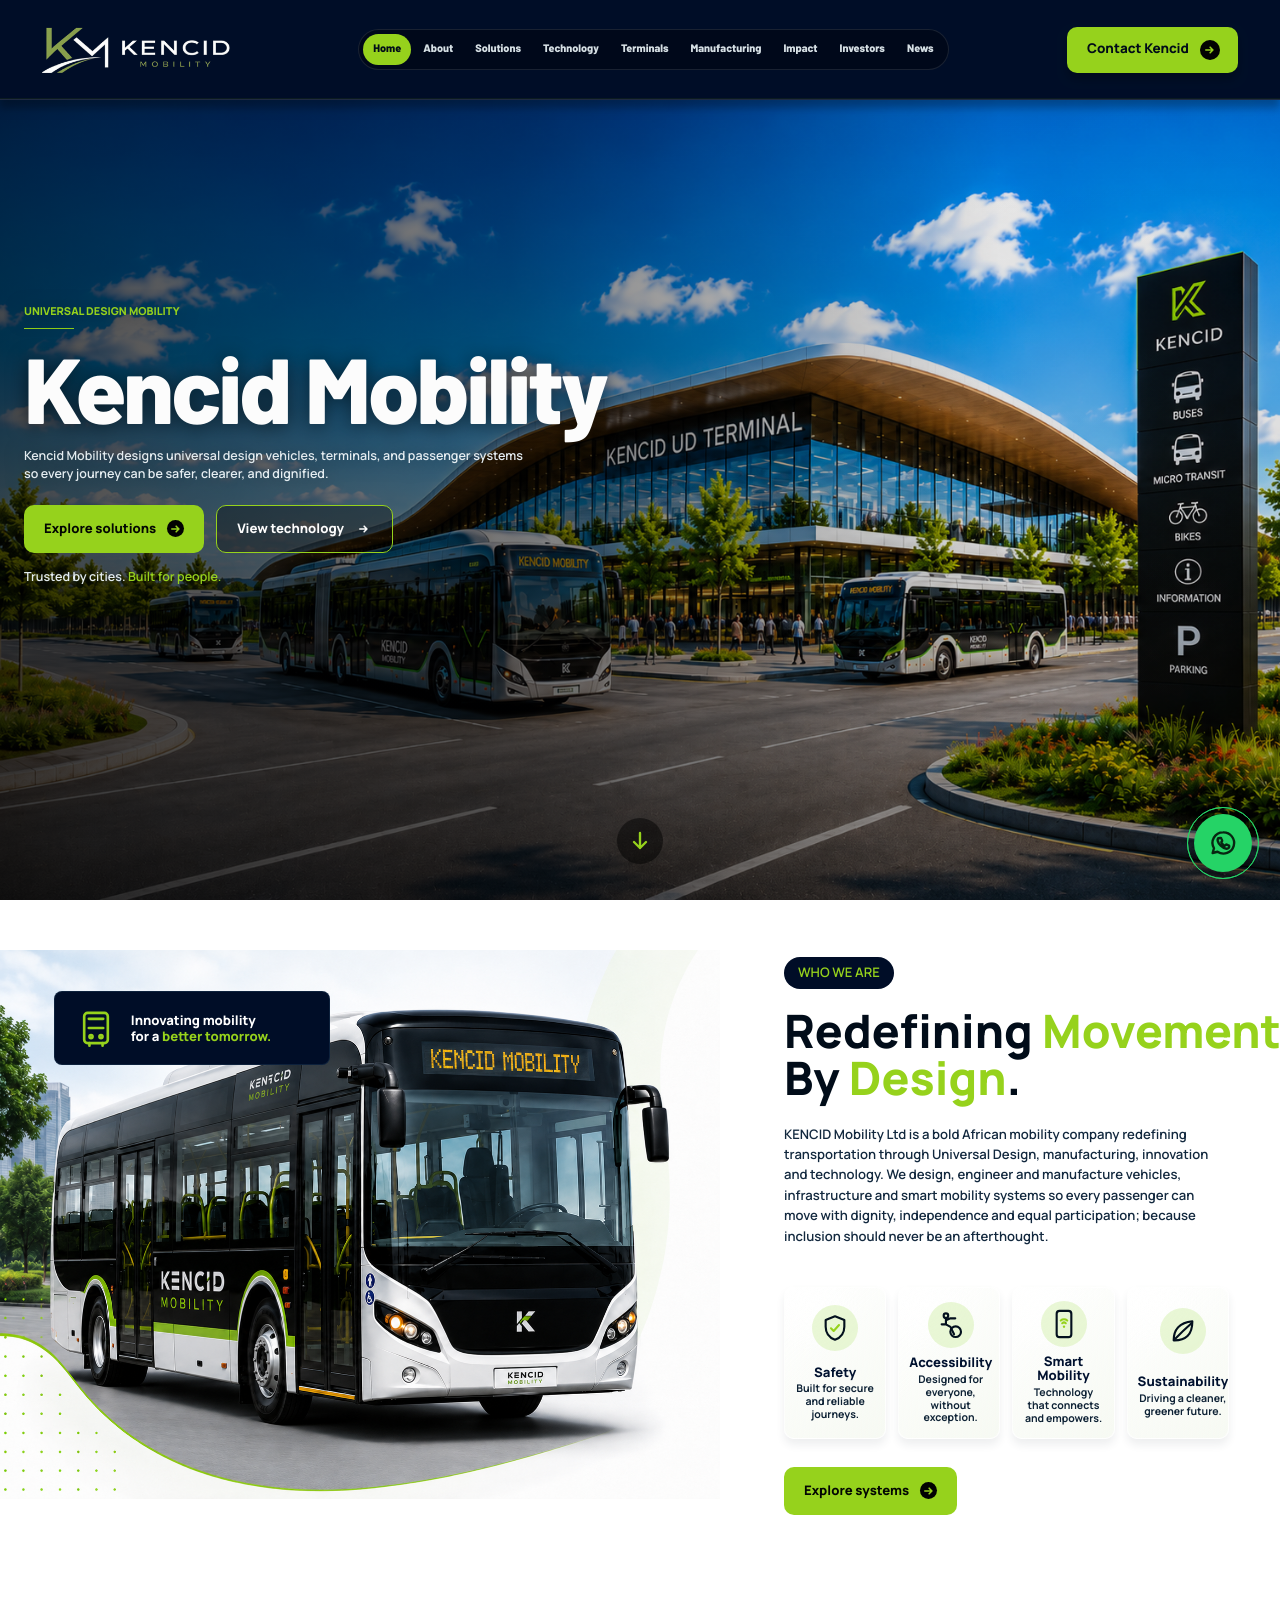
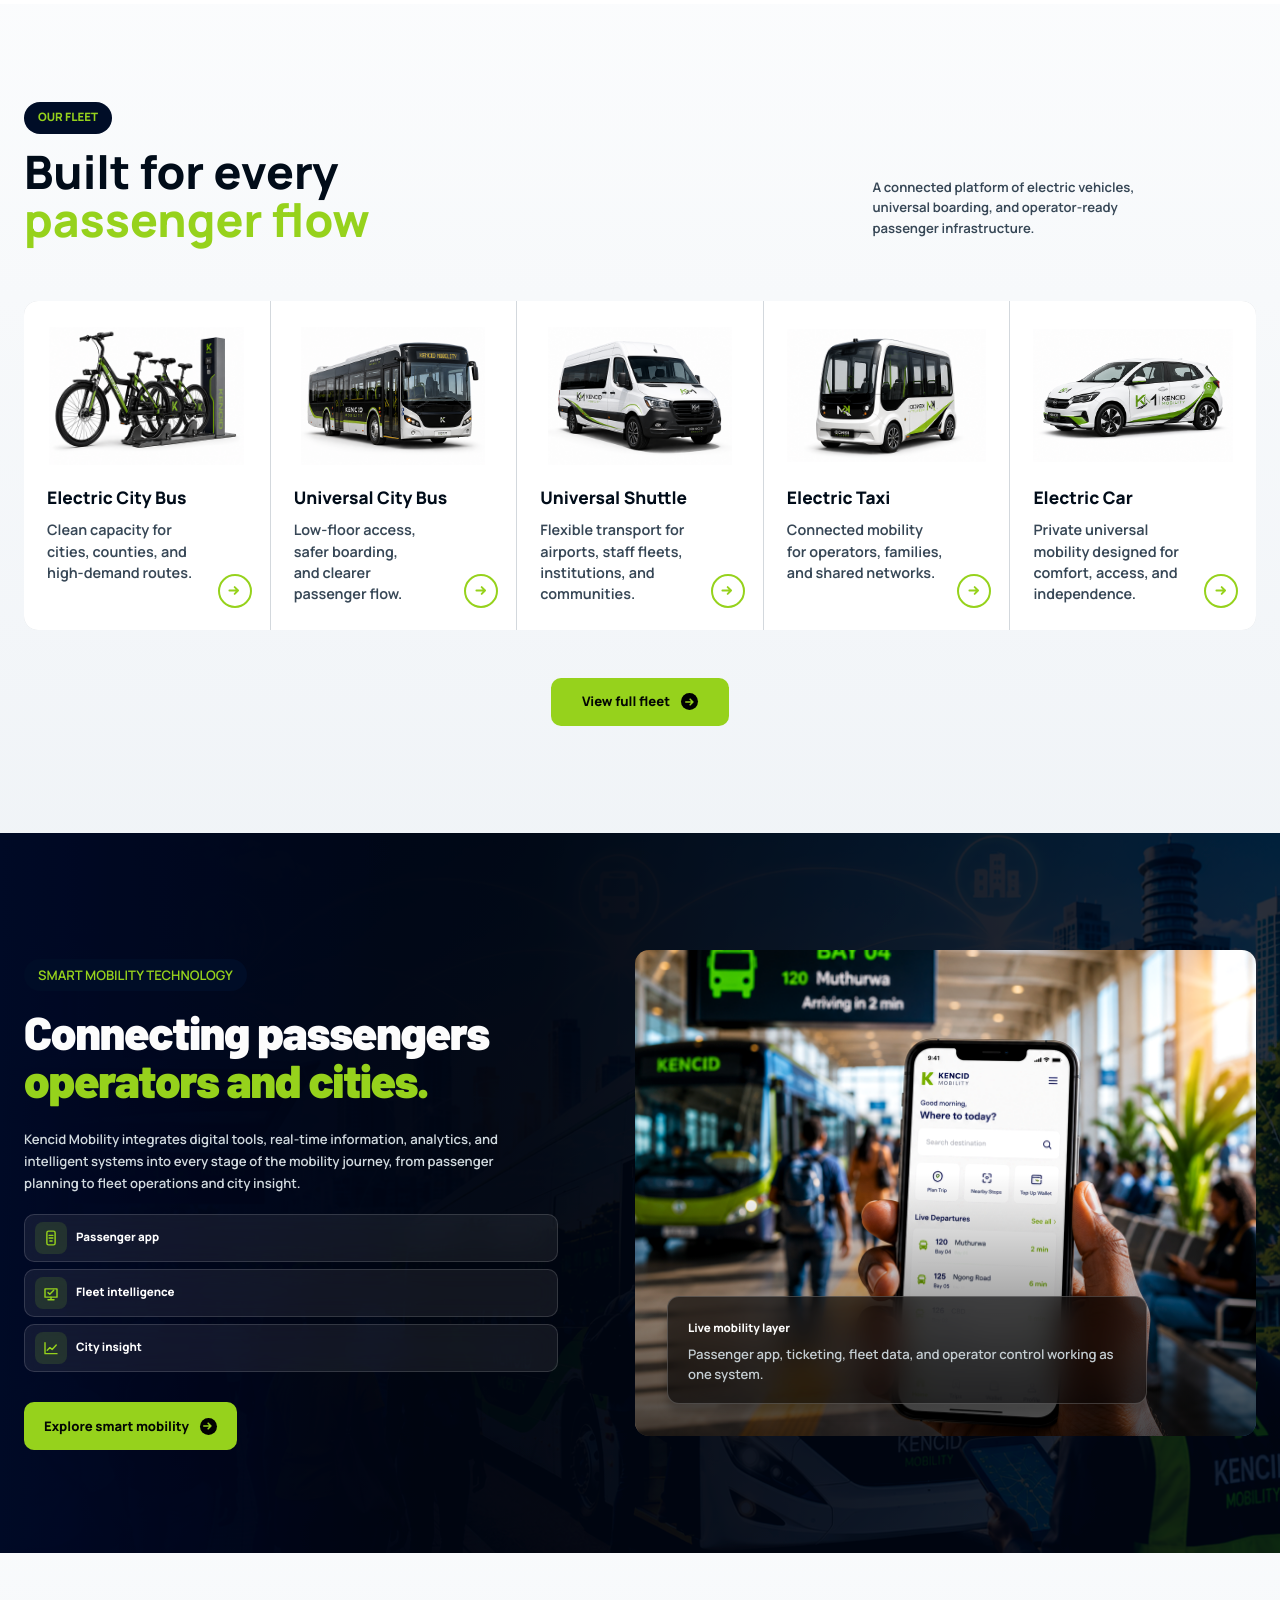
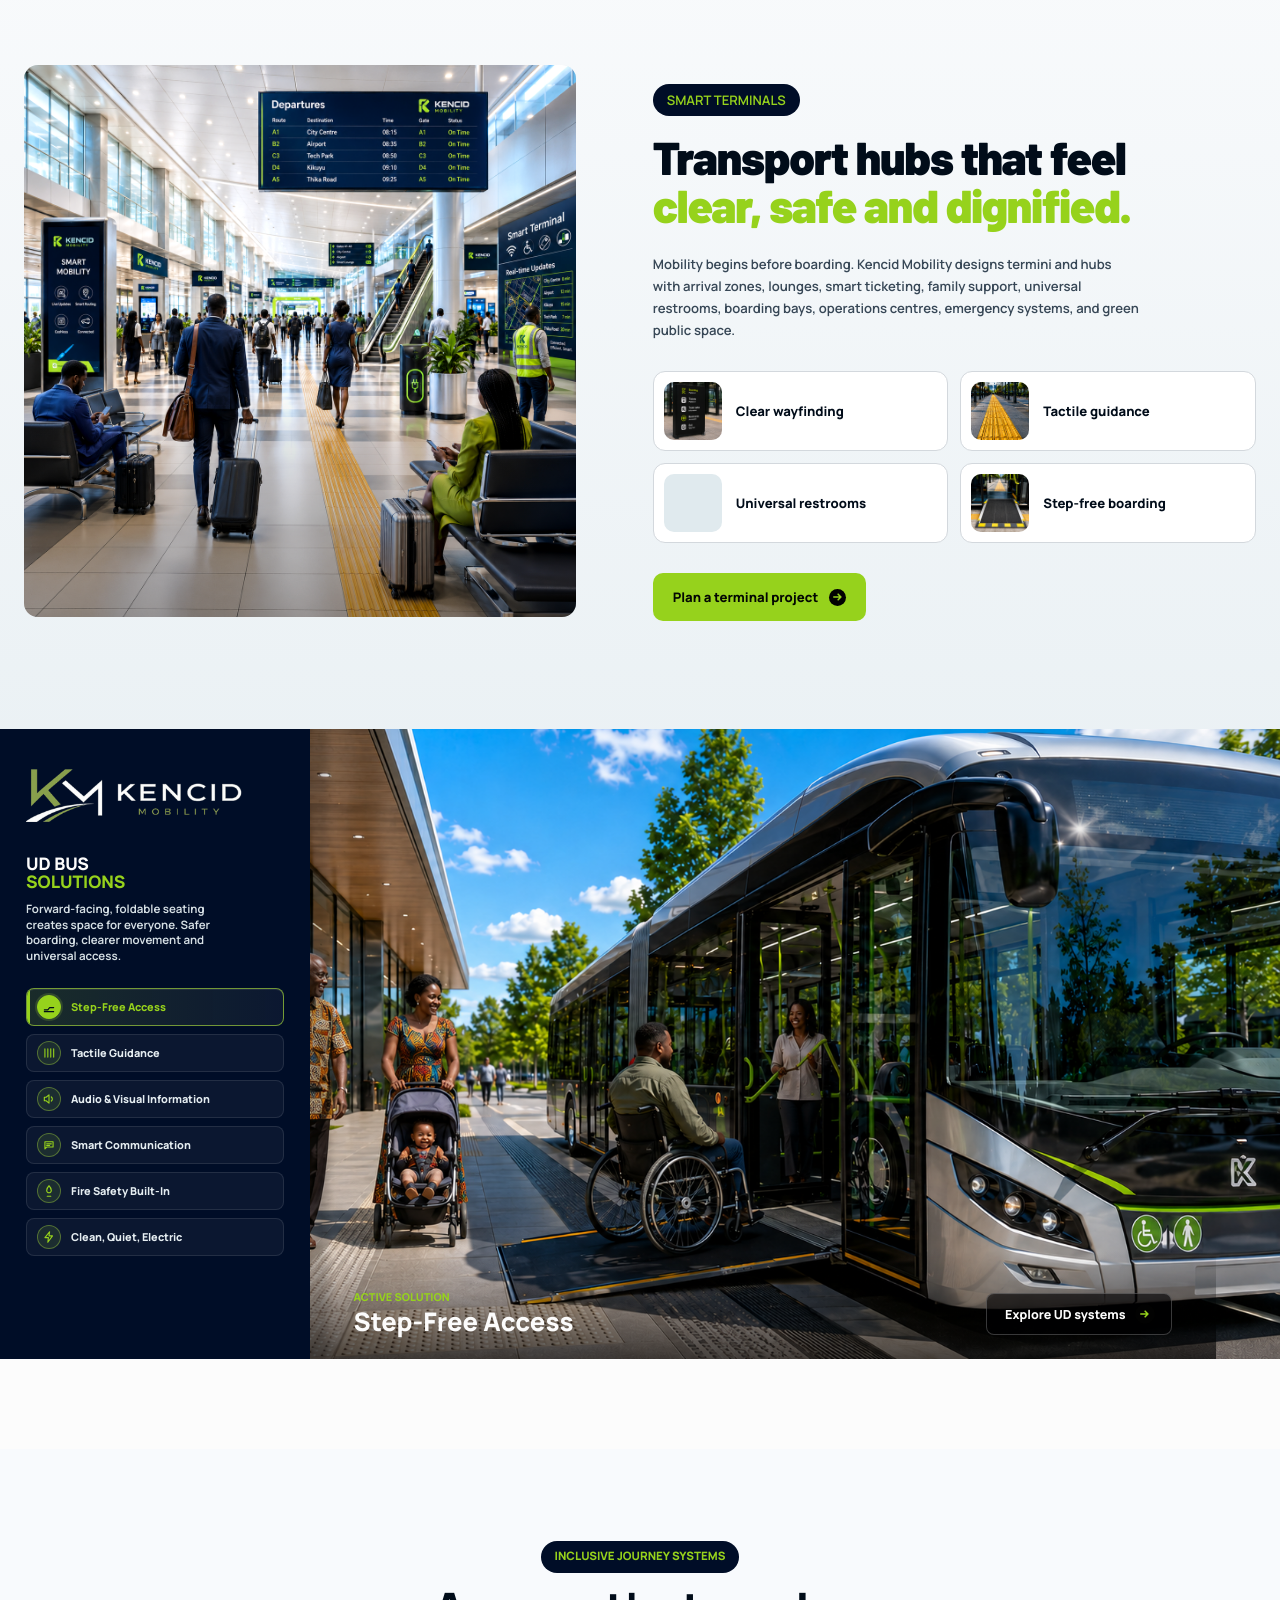
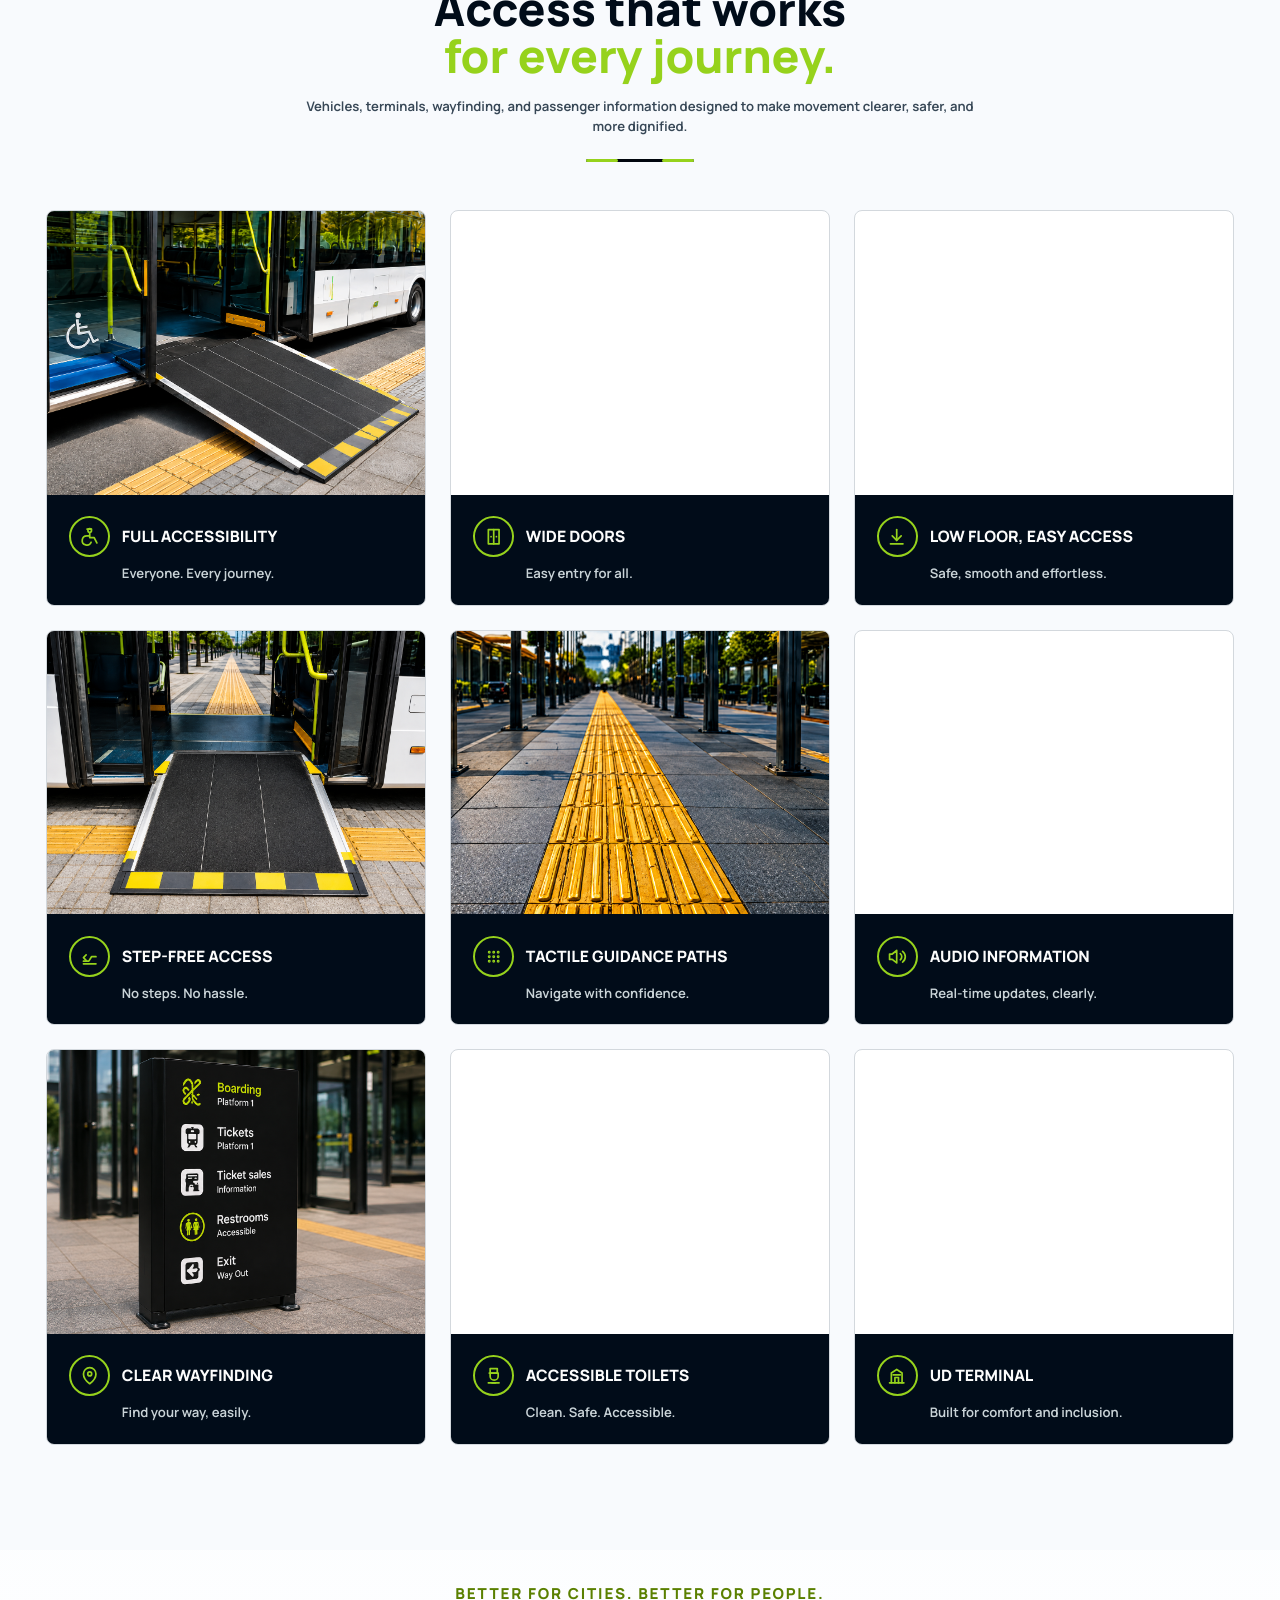
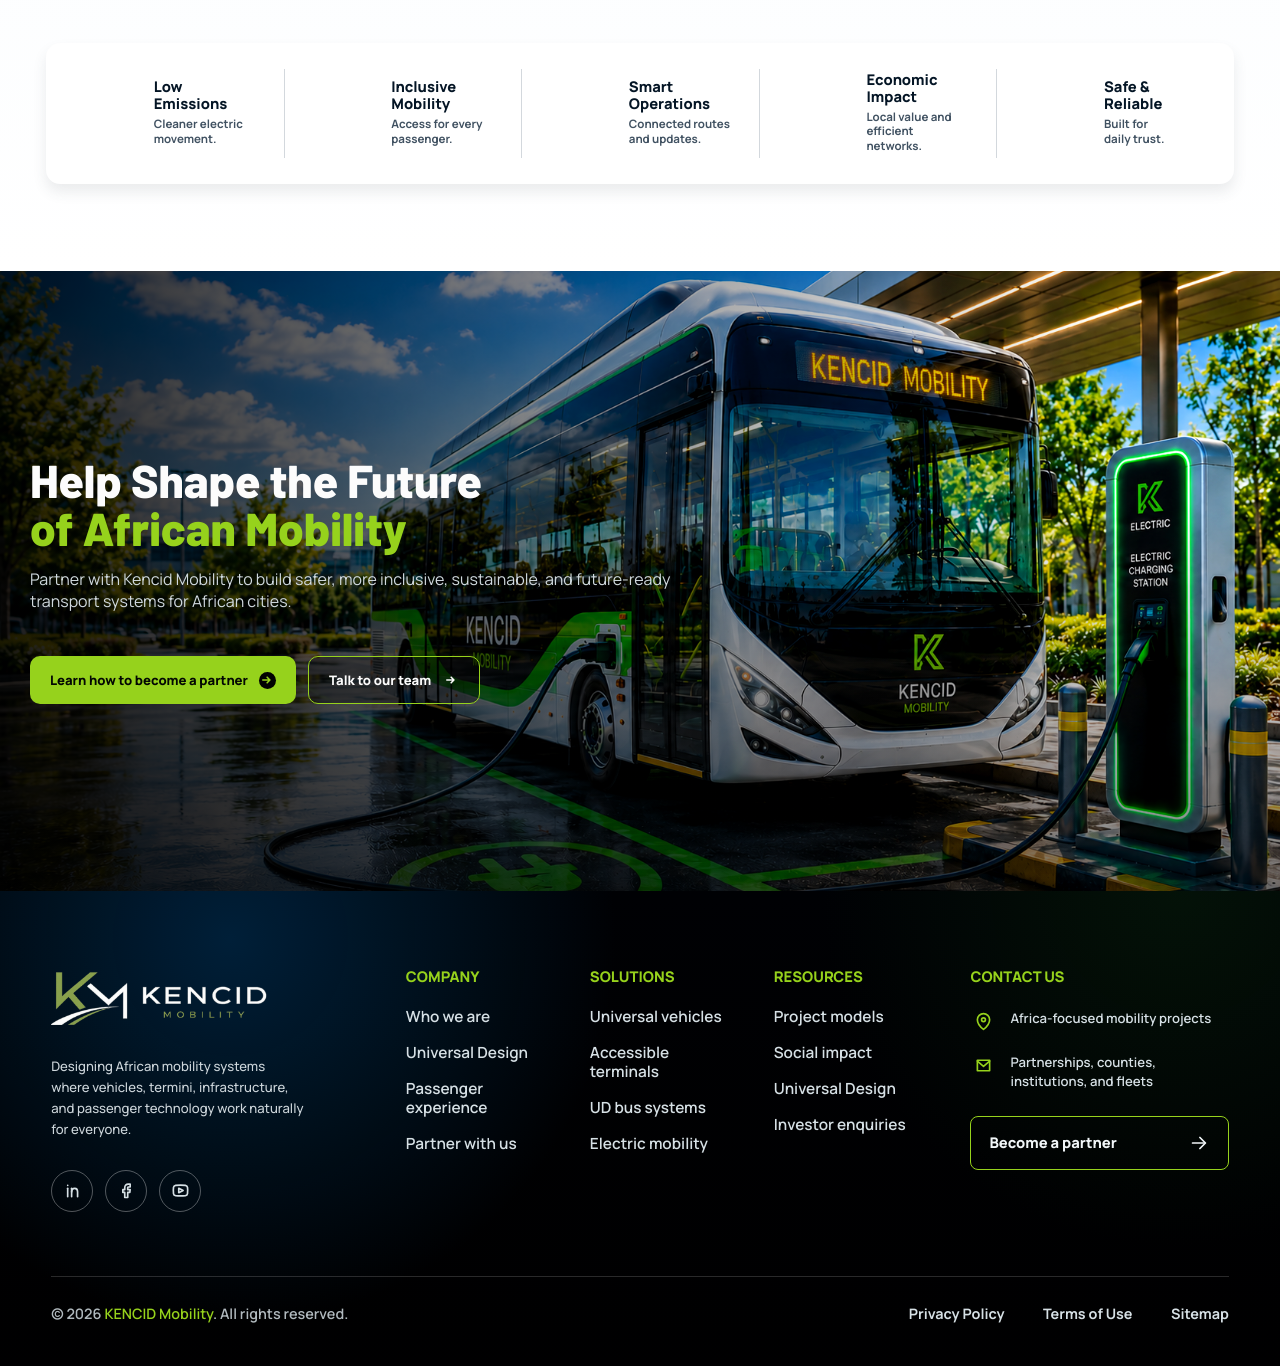
==== commit ce5370ba: "Build out full site structure, content, and motion system Adds standalone pages for every nav item (" ====
--- a/index.html
+++ b/index.html
@@ -18,26 +18,26 @@
   </head>
   <body>
     <main class="site-shell">
-      <section class="hero" aria-label="Kencid Mobility landing page">
+      <section class="hero" id="home" aria-label="Kencid Mobility landing page">
         <header class="site-header">
-          <a class="brand" href="#" aria-label="Kencid Mobility home">
+          <a class="brand" href="index.html" aria-label="Kencid Mobility home">
             <img src="assets/kencid-logo.png" alt="Kencid Mobility">
           </a>
 
           <nav class="main-nav" aria-label="Main navigation">
-            <a href="#">Home</a>
-            <a href="#">About Us</a>
-            <a href="#">Our Solutions</a>
-            <a href="#">Design Experience</a>
-            <a href="#">Manufacturing</a>
-            <a href="#">Impact</a>
-            <a href="#">Investors</a>
-            <a href="#">News</a>
-            <a href="#">Contact</a>
+            <a class="is-active" href="index.html">Home</a>
+            <a href="about.html">About</a>
+            <a href="solutions.html">Solutions</a>
+            <a href="technology.html">Technology</a>
+            <a href="terminals.html">Terminals</a>
+            <a href="manufacturing.html">Manufacturing</a>
+            <a href="impact.html">Impact</a>
+            <a href="investors.html">Investors</a>
+            <a href="news.html">News</a>
           </nav>
 
-          <a class="contact-button" href="#contact">
-            <span>Contact Us</span>
+          <a class="contact-button" href="contact.html">
+            <span>Contact Kencid</span>
             <span class="arrow-dot" aria-hidden="true">
               <svg viewBox="0 0 20 20" focusable="false">
                 <path d="M4 10h10.2m-4-4 4 4-4 4" />
@@ -68,19 +68,19 @@
           </div>
 
           <nav class="sidebar-nav" aria-label="Mobile navigation">
-            <a href="#">Home</a>
-            <a href="#">About Us</a>
-            <a href="#">Our Solutions</a>
-            <a href="#">Design Experience</a>
-            <a href="#">Manufacturing</a>
-            <a href="#">Impact</a>
-            <a href="#">Investors</a>
-            <a href="#">News</a>
-            <a href="#">Contact</a>
+            <a href="index.html">Home</a>
+            <a href="about.html">About</a>
+            <a href="solutions.html">Solutions</a>
+            <a href="technology.html">Technology</a>
+            <a href="terminals.html">Terminals</a>
+            <a href="manufacturing.html">Manufacturing</a>
+            <a href="impact.html">Impact</a>
+            <a href="investors.html">Investors</a>
+            <a href="news.html">News</a>
           </nav>
 
-          <a class="sidebar-contact" href="#contact">
-            <span>Contact Us</span>
+          <a class="sidebar-contact" href="contact.html">
+            <span>Contact Kencid</span>
             <span class="arrow-dot" aria-hidden="true">
               <svg viewBox="0 0 20 20" focusable="false">
                 <path d="M4 10h10.2m-4-4 4 4-4 4" />
@@ -89,25 +89,54 @@
           </a>
         </aside>
 
+        <div class="hero-slideshow" aria-hidden="true">
+          <div class="hero-slide is-active">
+            <img
+              src="assets/HEROES 2.png"
+              alt=""
+              width="1672"
+              height="941"
+              fetchpriority="high"
+              decoding="async"
+              style="--slide-position: center center;"
+            >
+          </div>
+        </div>
+
         <div class="hero-content">
-          <p class="hero-eyebrow">Universal Design Mobility</p>
-          <h1>
-            Mobility for <span>Everyone</span>. Built for Tomorrow.
-          </h1>
-          <p>
-            We design and manufacture safe, inclusive, and sustainable mobility
-            solutions for modern cities.
-          </p>
-          <div class="hero-actions" aria-label="Primary actions">
-            <a class="hero-action" href="#solutions">
-              <span>Explore Solutions</span>
-              <span class="arrow-dot" aria-hidden="true">
-                <svg viewBox="0 0 20 20" focusable="false">
-                  <path d="M4 10h10.2m-4-4 4 4-4 4" />
-                </svg>
-              </span>
-            </a>
-          </div>
+          <div class="hero-copy">
+            <p class="hero-eyebrow">Universal Design Mobility</p>
+            <h1>
+              <span class="hero-title-line">Kencid Mobility</span>
+            </h1>
+            <p>
+              Kencid Mobility designs universal design vehicles, terminals, and
+              passenger systems so every journey can be safer, clearer, and
+              dignified.
+            </p>
+            <div class="hero-actions" aria-label="Primary actions">
+              <a class="hero-action" href="solutions.html">
+                <span>Explore solutions</span>
+                <span class="arrow-dot" aria-hidden="true">
+                  <svg viewBox="0 0 20 20" focusable="false">
+                    <path d="M4 10h10.2m-4-4 4 4-4 4" />
+                  </svg>
+                </span>
+              </a>
+
+              <a class="hero-action hero-action-secondary" href="#technology">
+                <span>View technology</span>
+                <span class="arrow-dot" aria-hidden="true">
+                  <svg viewBox="0 0 20 20" focusable="false">
+                    <path d="M4 10h10.2m-4-4 4 4-4 4" />
+                  </svg>
+                </span>
+              </a>
+            </div>
+
+            <p class="hero-trust">Trusted by cities. <span>Built for people.</span></p>
+          </div>
+
         </div>
 
         <a class="hero-scroll-cue" href="#solutions" aria-label="View our solutions">
@@ -117,442 +146,35 @@
         </a>
       </section>
 
-      <section class="solutions-section" id="solutions" aria-labelledby="solutions-title">
-        <div class="solutions-inner">
-          <p class="section-kicker">Our Solutions</p>
-          <h2 id="solutions-title">Built for Every Journey</h2>
-
-          <div class="solutions-grid">
-            <article class="solution-card">
-              <img src="assets/electric bus .png" alt="KENCID electric city bus">
-              <div class="solution-copy">
-                <h3>Electric City Bus</h3>
-                <p>Clean public transport for cities, counties, and high-demand routes.</p>
-              </div>
-              <a class="solution-link" href="#" aria-label="Explore Electric City Bus">
-                <span class="arrow-dot" aria-hidden="true">
-                  <svg viewBox="0 0 20 20" focusable="false">
-                    <path d="M4 10h10.2m-4-4 4 4-4 4" />
-                  </svg>
-                </span>
-              </a>
-            </article>
-
-            <article class="solution-card">
-              <img src="assets/bus .png" alt="KENCID universal city bus">
-              <div class="solution-copy">
-                <h3>Universal City Bus</h3>
-                <p>Inclusive daily mobility with safer boarding and clearer passenger flow.</p>
-              </div>
-              <a class="solution-link" href="#" aria-label="Explore Universal City Bus">
-                <span class="arrow-dot" aria-hidden="true">
-                  <svg viewBox="0 0 20 20" focusable="false">
-                    <path d="M4 10h10.2m-4-4 4 4-4 4" />
-                  </svg>
-                </span>
-              </a>
-            </article>
-
-            <article class="solution-card">
-              <img src="assets/van .png" alt="KENCID universal shuttle van">
-              <div class="solution-copy">
-                <h3>Universal Shuttle</h3>
-                <p>Flexible transport for airports, staff fleets, institutions, and communities.</p>
-              </div>
-              <a class="solution-link" href="#" aria-label="Explore Universal Shuttle">
-                <span class="arrow-dot" aria-hidden="true">
-                  <svg viewBox="0 0 20 20" focusable="false">
-                    <path d="M4 10h10.2m-4-4 4 4-4 4" />
-                  </svg>
-                </span>
-              </a>
-            </article>
-
-            <article class="solution-card">
-              <img src="assets/electric taxi .png" alt="KENCID electric taxi">
-              <div class="solution-copy">
-                <h3>Electric Taxi</h3>
-                <p>Connected city mobility for operators, families, and shared transport networks.</p>
-              </div>
-              <a class="solution-link" href="#" aria-label="Explore Electric Taxi">
-                <span class="arrow-dot" aria-hidden="true">
-                  <svg viewBox="0 0 20 20" focusable="false">
-                    <path d="M4 10h10.2m-4-4 4 4-4 4" />
-                  </svg>
-                </span>
-              </a>
-            </article>
-
-            <article class="solution-card">
-              <img src="assets/electric car.png" alt="KENCID universal electric car">
-              <div class="solution-copy">
-                <h3>Electric Car</h3>
-                <p>Private universal mobility designed for comfort, access, and independence.</p>
-              </div>
-              <a class="solution-link" href="#" aria-label="Explore Electric Car">
-                <span class="arrow-dot" aria-hidden="true">
-                  <svg viewBox="0 0 20 20" focusable="false">
-                    <path d="M4 10h10.2m-4-4 4 4-4 4" />
-                  </svg>
-                </span>
-              </a>
-            </article>
-          </div>
-        </div>
-      </section>
-
-      <section class="interior-section" id="bus-interior" aria-labelledby="interior-title">
-        <div class="interior-stage">
-          <div class="interior-panel">
-            <a class="interior-brand" href="#" aria-label="Kencid Mobility home">
-              <img src="assets/kencid-logo.png" alt="Kencid Mobility">
-            </a>
-
-            <p class="interior-tagline">
-              Universal Design. Universal Access.
-              <span>Everyone. Everywhere.</span>
-            </p>
-
-            <div class="interior-copy">
-              <h2 id="interior-title">UD Bus - Interior</h2>
-              <p>
-                All seats forward facing. All seats foldable. Space for everyone.
-                No priority. No segregation.
-              </p>
+
+ <section class="about-section" id="who-we-are" aria-labelledby="about-title">
+        <div class="about-grid">
+          <div class="about-media">
+            <img src="assets/who we are.png" alt="Kencid Mobility Universal Design city bus">
+            <div class="about-image-card" aria-hidden="true">
+              <span class="about-image-card-icon">
+                <svg viewBox="0 0 32 32" focusable="false">
+                  <rect x="7" y="4.5" width="18" height="23" rx="2.6" />
+                  <path d="M10.5 9h11M10.5 16h11M11 27.5v2M21 27.5v2" />
+                  <circle cx="12.2" cy="22.5" r="1.2" />
+                  <circle cx="19.8" cy="22.5" r="1.2" />
+                </svg>
+              </span>
+              <span>Innovating mobility<br>for a <strong>better tomorrow.</strong></span>
             </div>
-
-            <ul class="interior-features" aria-label="UD Bus interior features">
-              <li>
-                <span class="interior-feature-icon" aria-hidden="true">
-                  <svg viewBox="0 0 24 24" focusable="false">
-                    <path d="M12 4a4 4 0 0 1 4 4v1.3a4 4 0 0 1-8 0V8a4 4 0 0 1 4-4Z" />
-                    <path d="M5.5 20a6.5 6.5 0 0 1 13 0" />
-                  </svg>
-                </span>
-                <span>100% Universal Design</span>
-              </li>
-              <li>
-                <span class="interior-feature-icon" aria-hidden="true">
-                  <svg viewBox="0 0 24 24" focusable="false">
-                    <path d="M4 17h6l3-4h7" />
-                    <path d="M4 20h16" />
-                  </svg>
-                </span>
-                <span>Step-Free Access</span>
-              </li>
-              <li>
-                <span class="interior-feature-icon" aria-hidden="true">
-                  <svg viewBox="0 0 24 24" focusable="false">
-                    <path d="M5 19V5" />
-                    <path d="M10 19V5" />
-                    <path d="M15 19V5" />
-                    <path d="M20 19V5" />
-                  </svg>
-                </span>
-                <span>Tactile Guidance</span>
-              </li>
-              <li>
-                <span class="interior-feature-icon" aria-hidden="true">
-                  <svg viewBox="0 0 24 24" focusable="false">
-                    <path d="M4 9v6h3l5 4V5L7 9H4Z" />
-                    <path d="M16 8.5a4.5 4.5 0 0 1 0 7" />
-                  </svg>
-                </span>
-                <span>Audio &amp; Visual Information</span>
-              </li>
-              <li>
-                <span class="interior-feature-icon" aria-hidden="true">
-                  <svg viewBox="0 0 24 24" focusable="false">
-                    <path d="M5 6.5h14v9H8l-3 3v-12Z" />
-                    <path d="M8 10h8M8 12.8h5" />
-                  </svg>
-                </span>
-                <span>Smart Communication</span>
-              </li>
-              <li>
-                <span class="interior-feature-icon" aria-hidden="true">
-                  <svg viewBox="0 0 24 24" focusable="false">
-                    <path d="M12 3s4 4.2 4 8a4 4 0 0 1-8 0c0-3.8 4-8 4-8Z" />
-                    <path d="M9 21h6" />
-                  </svg>
-                </span>
-                <span>Fire Safety Built-In</span>
-              </li>
-              <li>
-                <span class="interior-feature-icon" aria-hidden="true">
-                  <svg viewBox="0 0 24 24" focusable="false">
-                    <path d="M4 8h9l7-3v14l-7-3H4V8Z" />
-                    <path d="M8 16v3" />
-                  </svg>
-                </span>
-                <span>CCTV &amp; Security</span>
-              </li>
-              <li>
-                <span class="interior-feature-icon" aria-hidden="true">
-                  <svg viewBox="0 0 24 24" focusable="false">
-                    <path d="M5 14c3-8 9-9 14-9-1 7-4 12-12 14" />
-                    <path d="M5 19c2.8-3.7 6-6.5 11-9" />
-                  </svg>
-                </span>
-                <span>Clean, Quiet, Electric</span>
-              </li>
-            </ul>
-          </div>
-        </div>
-      </section>
-
-      <section class="passenger-systems-section" aria-labelledby="passenger-systems-title">
-        <div class="passenger-systems-inner">
-          <h2 id="passenger-systems-title" class="visually-hidden">
-            Passenger Support, Communication, Fire Safety, and Emergency Systems
-          </h2>
-
-          <article class="system-panel passenger-assistance-panel">
-            <div class="system-content">
-              <span class="system-icon" aria-hidden="true">
-                <svg viewBox="0 0 24 24" focusable="false">
-                  <path d="M8 5.5a2 2 0 1 0 0-4 2 2 0 0 0 0 4Z" />
-                  <path d="M7.7 7.2 6.4 12l3.8 2.6 2.2 5.1" />
-                  <path d="M8.2 9.5h4.4l2.9-2.4" />
-                  <path d="M5.3 20.2c2.6-2 4.5-4.3 5.7-7" />
-                </svg>
-              </span>
-              <h3>Blind Passenger Support &amp; Communication</h3>
-              <ul class="system-feature-list">
-                <li>
-                  <span aria-hidden="true">
-                    <svg viewBox="0 0 24 24" focusable="false">
-                      <path d="M5 5v14M10 5v14M15 5v14M20 5v14" />
-                    </svg>
-                  </span>
-                  Tactile Paths &amp; Braille Signage
-                </li>
-                <li>
-                  <span aria-hidden="true">
-                    <svg viewBox="0 0 24 24" focusable="false">
-                      <path d="M4 9v6h3l5 4V5L7 9H4Z" />
-                      <path d="M16 8.5a4.5 4.5 0 0 1 0 7" />
-                    </svg>
-                  </span>
-                  Audio Announcements (Inside &amp; Outside)
-                </li>
-                <li>
-                  <span aria-hidden="true">
-                    <svg viewBox="0 0 24 24" focusable="false">
-                      <rect x="5" y="6" width="14" height="10" rx="1.6" />
-                      <path d="M8 19h8M9 10h6M9 13h4" />
-                    </svg>
-                  </span>
-                  Real-Time Visual &amp; Audio Information
-                </li>
-                <li>
-                  <span aria-hidden="true">
-                    <svg viewBox="0 0 24 24" focusable="false">
-                      <path d="M7 8a5 5 0 0 1 10 0v4a5 5 0 0 1-10 0V8Z" />
-                      <path d="M12 17v4M9 21h6" />
-                    </svg>
-                  </span>
-                  Emergency Communication Intercoms
-                </li>
-                <li>
-                  <span aria-hidden="true">
-                    <svg viewBox="0 0 24 24" focusable="false">
-                      <rect x="5" y="4" width="14" height="16" rx="2" />
-                      <path d="M8 8h8M8 12h8M8 16h4" />
-                    </svg>
-                  </span>
-                  Easy-to-Use Communication Panels
-                </li>
-              </ul>
-            </div>
-
-            <div class="system-visual assistance-visual" aria-hidden="true">
-              <div class="assistance-device">
-                <span class="device-title">Passenger Assistance</span>
-                <span class="speaker-grid"></span>
-                <span class="press-panel">
-                  <span>Press for Assistance</span>
-                  <span class="bell-mark">
-                    <svg viewBox="0 0 24 24" focusable="false">
-                      <path d="M7 10a5 5 0 0 1 10 0v4l2 3H5l2-3v-4Z" />
-                      <path d="M10 20h4" />
-                    </svg>
-                  </span>
-                </span>
-                <span class="audio-card">
-                  <svg viewBox="0 0 24 24" focusable="false">
-                    <path d="M8 13a4 4 0 0 1 8 0v3.4A2.6 2.6 0 0 1 13.4 19H12" />
-                    <path d="M8 13H6.8A1.8 1.8 0 0 0 5 14.8v.8a1.8 1.8 0 0 0 1.8 1.8H8V13Z" />
-                    <path d="M16 13h1.2a1.8 1.8 0 0 1 1.8 1.8v.8a1.8 1.8 0 0 1-1.8 1.8H16V13Z" />
-                  </svg>
-                  <span>Audio Information</span>
-                </span>
-              </div>
-            </div>
-          </article>
-
-          <article class="system-panel fire-safety-panel">
-            <div class="system-content">
-              <span class="system-icon" aria-hidden="true">
-                <svg viewBox="0 0 24 24" focusable="false">
-                  <path d="M12 3.2 19 6v5c0 5-3.3 8.4-7 9.8-3.7-1.4-7-4.8-7-9.8V6l7-2.8Z" />
-                  <path d="m9 12.2 2 2 4-4.4" />
-                </svg>
-              </span>
-              <h3>Fire Safety &amp; Emergency</h3>
-              <ul class="system-feature-list">
-                <li>
-                  <span aria-hidden="true">
-                    <svg viewBox="0 0 24 24" focusable="false">
-                      <path d="M12 3s4 4.2 4 8a4 4 0 0 1-8 0c0-3.8 4-8 4-8Z" />
-                      <path d="M9 21h6" />
-                    </svg>
-                  </span>
-                  Automatic Fire Detection &amp; Alarm
-                </li>
-                <li>
-                  <span aria-hidden="true">
-                    <svg viewBox="0 0 24 24" focusable="false">
-                      <path d="M5 5h11v14H5V5Z" />
-                      <path d="M16 12h4m-3-3 3 3-3 3" />
-                    </svg>
-                  </span>
-                  Clearly Marked Exits
-                </li>
-                <li>
-                  <span aria-hidden="true">
-                    <svg viewBox="0 0 24 24" focusable="false">
-                      <path d="M10 4h4v4h-4V4Z" />
-                      <path d="M9 8h6l-1 12h-4L9 8Z" />
-                      <path d="M14 7c2-2 3.5-2.2 5-1" />
-                    </svg>
-                  </span>
-                  Fire Extinguishers &amp; Equipment Within Reach
-                </li>
-                <li>
-                  <span aria-hidden="true">
-                    <svg viewBox="0 0 24 24" focusable="false">
-                      <path d="M12 3v3M12 18v3M4.6 6.6l2.1 2.1M17.3 17.3l2.1 2.1M3 12h3M18 12h3M4.6 17.4l2.1-2.1M17.3 6.7l2.1-2.1" />
-                      <circle cx="12" cy="12" r="3.4" />
-                    </svg>
-                  </span>
-                  Emergency Lighting
-                </li>
-                <li>
-                  <span aria-hidden="true">
-                    <svg viewBox="0 0 24 24" focusable="false">
-                      <path d="M4 9v6h3l5 4V5L7 9H4Z" />
-                      <path d="M16 8.5a4.5 4.5 0 0 1 0 7" />
-                    </svg>
-                  </span>
-                  Driver &amp; Passenger Communication System
-                </li>
-              </ul>
-            </div>
-
-            <div class="system-visual fire-visual" aria-hidden="true">
-              <div class="exit-sign">
-                <span class="exit-person"></span>
-                <span class="exit-arrow"></span>
-              </div>
-              <div class="extinguisher-case">
-                <div class="extinguisher">
-                  <span class="extinguisher-neck"></span>
-                  <span class="extinguisher-label">Fire</span>
-                </div>
-              </div>
-              <div class="emergency-stack">
-                <span class="alarm-button">
-                  <span>Emergency<br>Push To Talk</span>
-                  <svg viewBox="0 0 24 24" focusable="false">
-                    <path d="M7 10a5 5 0 0 1 10 0v4l2 3H5l2-3v-4Z" />
-                    <path d="M10 20h4" />
-                  </svg>
-                </span>
-                <span class="emergency-light">
-                  <svg viewBox="0 0 24 24" focusable="false">
-                    <path d="M12 4v3M12 17v3M5.6 6.6l2.1 2.1M16.3 15.3l2.1 2.1M4 12h3M17 12h3M5.6 17.4l2.1-2.1M16.3 8.7l2.1-2.1" />
-                    <circle cx="12" cy="12" r="3" />
-                  </svg>
-                  <span>Emergency Lighting</span>
-                </span>
-              </div>
-            </div>
-          </article>
-        </div>
-      </section>
-
-      <section class="experiences-section" id="experiences" aria-labelledby="experiences-title">
-        <div class="experiences-panel">
-          <p class="section-kicker experiences-kicker" id="experiences-title">Key Experiences</p>
-
-          <div class="experiences-grid">
-            <article class="experience-card">
-              <div class="experience-head">
-                <span class="experience-icon" aria-hidden="true">
-                  <svg viewBox="0 0 24 24" focusable="false">
-                    <circle cx="15.5" cy="17" r="4" />
-                    <circle cx="8.2" cy="5" r="1.7" />
-                    <path d="M8.2 7.2v4.3l3.4 1.9 2.7 5.6M8.2 11.5H5M8.2 8.4l3.4-1.4h3.6" />
-                  </svg>
-                </span>
-                <div class="experience-copy">
-                  <h3>Accessibility</h3>
-                  <p>Inclusive design for everyone, everywhere.</p>
-                </div>
-              </div>
-              <img src="assets/experience-accessibility.jpg" alt="Wheelchair passenger boarding a Kencid bus via a low-floor ramp">
-            </article>
-
-            <article class="experience-card">
-              <div class="experience-head">
-                <span class="experience-icon" aria-hidden="true">
-                  <svg viewBox="0 0 24 24" focusable="false">
-                    <rect x="6" y="3" width="12" height="18" rx="1.6" />
-                    <path d="M9.5 21v-3.5h5V21M9.5 7.2h1.4M13.1 7.2h1.4M9.5 11h1.4M13.1 11h1.4" />
-                  </svg>
-                </span>
-                <div class="experience-copy">
-                  <h3>Smart Terminal</h3>
-                  <p>Modern, efficient and passenger-centric.</p>
-                </div>
-              </div>
-              <img src="assets/experience-terminal.jpg" alt="Passengers walking through a Kencid UD Terminal concourse">
-            </article>
-
-            <article class="experience-card">
-              <div class="experience-head">
-                <span class="experience-icon" aria-hidden="true">
-                  <svg viewBox="0 0 24 24" focusable="false">
-                    <rect x="7.5" y="2.5" width="9" height="19" rx="2" />
-                    <path d="M11 18.3h2" />
-                  </svg>
-                </span>
-                <div class="experience-copy">
-                  <h3>Digital Operations</h3>
-                  <p>Real-time systems for smarter mobility.</p>
-                </div>
-              </div>
-              <img src="assets/experience-app.jpg" alt="Hand holding a phone running the Kencid Mobility app">
-            </article>
-          </div>
-        </div>
-      </section>
-
-      <section class="about-section" id="who-we-are" aria-labelledby="about-title">
-        <div class="about-media">
-          <img src="assets/about-bus.png" alt="Kencid Mobility Universal Design city bus">
-        </div>
-
-        <div class="about-grid">
+          </div>
+
           <div class="about-copy">
-            <p class="section-kicker">Universal Design Mobility</p>
-            <h2 id="about-title">Redefining <span>Movement</span>, By <span>Design</span>.</h2>
+            <p class="section-kicker pill-kicker">Who We Are</p>
+            <h2 id="about-title">
+              <span class="about-title-line">Redefining <span>Movement,</span></span>
+              <span class="about-title-line">By <span>Design</span>.</span>
+            </h2>
             <p>
               KENCID Mobility Ltd is a bold African mobility company redefining transportation
               through Universal Design, manufacturing, innovation and technology. We design,
               engineer and manufacture vehicles, infrastructure and smart mobility systems so
-              every passenger can move with dignity, independence and equal participation &mdash;
+              every passenger can move with dignity, independence and equal participation;
               because inclusion should never be an afterthought.
             </p>
 
@@ -564,7 +186,7 @@
                     <path d="m9 12.2 2 2 4-4.4" stroke="var(--lime)" />
                   </svg>
                 </span>
-                <span>Safety</span>
+                <span><strong>Safety</strong>Built for secure and reliable journeys.</span>
               </li>
               <li>
                 <span class="pillar-icon" aria-hidden="true">
@@ -574,7 +196,7 @@
                     <path d="M8.2 7.2v4.3l3.4 1.9 2.7 5.6M8.2 11.5H5M8.2 8.4l3.4-1.4h3.6" />
                   </svg>
                 </span>
-                <span>Accessibility</span>
+                <span><strong>Accessibility</strong>Designed for everyone, without exception.</span>
               </li>
               <li>
                 <span class="pillar-icon" aria-hidden="true">
@@ -584,7 +206,7 @@
                     <circle cx="12" cy="14" r="0.9" fill="var(--lime)" stroke="none" />
                   </svg>
                 </span>
-                <span>Smart Mobility</span>
+                <span><strong>Smart Mobility</strong>Technology that connects and empowers.</span>
               </li>
               <li>
                 <span class="pillar-icon" aria-hidden="true">
@@ -593,12 +215,12 @@
                     <path d="M6.2 17.8c3-3.1 6.2-6.3 12-11.4" />
                   </svg>
                 </span>
-                <span>Sustainability</span>
+                <span><strong>Sustainability</strong>Driving a cleaner, greener future.</span>
               </li>
             </ul>
 
-            <a class="hero-action about-cta" href="#solutions">
-              <span>Explore Solutions</span>
+            <a class="hero-action about-cta" href="solutions.html">
+              <span>Explore systems</span>
               <span class="arrow-dot" aria-hidden="true">
                 <svg viewBox="0 0 20 20" focusable="false">
                   <path d="M4 10h10.2m-4-4 4 4-4 4" />
@@ -609,23 +231,407 @@
         </div>
       </section>
 
-      <section class="accessible-section" aria-labelledby="accessible-title">
+
+
+
+      <section class="solutions-section" id="solutions" aria-labelledby="solutions-title">
+        <div class="solutions-inner">
+          <div class="section-heading section-heading-split reveal-on-scroll">
+            <div>
+              <p class="section-kicker pill-kicker">Our Fleet</p>
+              <h2 id="solutions-title">Built for every <span class="title-line">passenger flow</span></h2>
+            </div>
+            <p class="section-summary">
+              A connected platform of electric vehicles, universal boarding,
+              and operator-ready passenger infrastructure.
+            </p>
+          </div>
+
+          <div class="solutions-grid">
+            <article class="solution-card">
+              <img src="assets/electric bus .png" alt="KENCID electric city bus">
+              <div class="solution-copy">
+                <h3>Electric City Bus</h3>
+                <p>Clean capacity for cities, counties, and high-demand routes.</p>
+              </div>
+              <a class="solution-link" href="solutions.html#electric-mobility" aria-label="Explore Electric City Bus">
+                <span class="arrow-dot" aria-hidden="true">
+                  <svg viewBox="0 0 20 20" focusable="false">
+                    <path d="M4 10h10.2m-4-4 4 4-4 4" />
+                  </svg>
+                </span>
+              </a>
+            </article>
+
+            <article class="solution-card">
+              <img src="assets/bus .png" alt="KENCID universal city bus">
+              <div class="solution-copy">
+                <h3>Universal City Bus</h3>
+                <p>Low-floor access, safer boarding, and clearer passenger flow.</p>
+              </div>
+              <a class="solution-link" href="solutions.html" aria-label="Explore Universal City Bus">
+                <span class="arrow-dot" aria-hidden="true">
+                  <svg viewBox="0 0 20 20" focusable="false">
+                    <path d="M4 10h10.2m-4-4 4 4-4 4" />
+                  </svg>
+                </span>
+              </a>
+            </article>
+
+            <article class="solution-card">
+              <img src="assets/van .png" alt="KENCID universal shuttle van">
+              <div class="solution-copy">
+                <h3>Universal Shuttle</h3>
+                <p>Flexible transport for airports, staff fleets, institutions, and communities.</p>
+              </div>
+              <a class="solution-link" href="solutions.html" aria-label="Explore Universal Shuttle">
+                <span class="arrow-dot" aria-hidden="true">
+                  <svg viewBox="0 0 20 20" focusable="false">
+                    <path d="M4 10h10.2m-4-4 4 4-4 4" />
+                  </svg>
+                </span>
+              </a>
+            </article>
+
+            <article class="solution-card">
+              <img src="assets/electric taxi .png" alt="KENCID electric taxi">
+              <div class="solution-copy">
+                <h3>Electric Taxi</h3>
+                <p>Connected mobility for operators, families, and shared networks.</p>
+              </div>
+              <a class="solution-link" href="solutions.html#electric-mobility" aria-label="Explore Electric Taxi">
+                <span class="arrow-dot" aria-hidden="true">
+                  <svg viewBox="0 0 20 20" focusable="false">
+                    <path d="M4 10h10.2m-4-4 4 4-4 4" />
+                  </svg>
+                </span>
+              </a>
+            </article>
+
+            <article class="solution-card">
+              <img src="assets/electric car.png" alt="KENCID universal electric car">
+              <div class="solution-copy">
+                <h3>Electric Car</h3>
+                <p>Private universal mobility designed for comfort, access, and independence.</p>
+              </div>
+              <a class="solution-link" href="solutions.html#electric-mobility" aria-label="Explore Electric Car">
+                <span class="arrow-dot" aria-hidden="true">
+                  <svg viewBox="0 0 20 20" focusable="false">
+                    <path d="M4 10h10.2m-4-4 4 4-4 4" />
+                  </svg>
+                </span>
+              </a>
+            </article>
+          </div>
+
+          <div class="fleet-cta-wrap">
+            <a class="hero-action fleet-cta" href="solutions.html">
+              <span>View full fleet</span>
+              <span class="arrow-dot" aria-hidden="true">
+                <svg viewBox="0 0 20 20" focusable="false">
+                  <path d="M4 10h10.2m-4-4 4 4-4 4" />
+                </svg>
+              </span>
+            </a>
+          </div>
+        </div>
+      </section>
+
+      <section class="technology-section reveal-on-scroll" id="technology" aria-labelledby="technology-title">
+        <div class="technology-inner">
+          <div class="technology-copy">
+            <p class="section-kicker pill-kicker">Smart Mobility Technology</p>
+            <h2 id="technology-title">Connecting passengers<span class="title-line">operators and cities.</span></h2>
+            <p>
+              Kencid Mobility integrates digital tools, real-time information,
+              analytics, and intelligent systems into every stage of the mobility
+              journey, from passenger planning to fleet operations and city insight.
+            </p>
+
+            <div class="technology-stack" aria-label="Smart mobility capabilities">
+              <article>
+                <span aria-hidden="true">
+                  <svg viewBox="0 0 24 24" focusable="false">
+                    <rect x="6.5" y="2.8" width="11" height="18.4" rx="2.2" />
+                    <path d="M9.5 8.5h5M9.5 12h5M10.5 16h3" />
+                  </svg>
+                </span>
+                <div>
+                  <h3>Passenger app</h3>
+                </div>
+              </article>
+
+              <article>
+                <span aria-hidden="true">
+                  <svg viewBox="0 0 24 24" focusable="false">
+                    <path d="M4 17.5V6.5h16v11H4Z" />
+                    <path d="M8 21h8M12 17.5V21M8 11.5l2.4 2.2 5.2-5.4" />
+                  </svg>
+                </span>
+                <div>
+                  <h3>Fleet intelligence</h3>
+                </div>
+              </article>
+
+              <article>
+                <span aria-hidden="true">
+                  <svg viewBox="0 0 24 24" focusable="false">
+                    <path d="M4 19.5V5m0 14.5h16" />
+                    <path d="m7 15 3.5-3.5 3 2.5L19 8" />
+                  </svg>
+                </span>
+                <div>
+                  <h3>City insight</h3>
+                </div>
+              </article>
+            </div>
+
+            <a class="hero-action technology-cta" href="technology.html">
+              <span>Explore smart mobility</span>
+              <span class="arrow-dot" aria-hidden="true">
+                <svg viewBox="0 0 20 20" focusable="false">
+                  <path d="M4 10h10.2m-4-4 4 4-4 4" />
+                </svg>
+              </span>
+            </a>
+          </div>
+
+          <div class="technology-visual">
+            <img
+              src="assets/impact.png"
+              alt="Hand holding the Kencid Mobility passenger app inside a bright smart terminal with live departure information and a bus nearby"
+              loading="lazy"
+              decoding="async"
+            >
+            <div class="technology-glass-card">
+              <strong>Live mobility layer</strong>
+              <span>Passenger app, ticketing, fleet data, and operator control working as one system.</span>
+            </div>
+          </div>
+        </div>
+      </section>
+
+      <section class="terminals-section reveal-on-scroll" id="terminals" aria-labelledby="terminals-title">
+        <div class="terminals-inner">
+          <div class="terminals-media">
+            <img
+              src="assets/terminals.png"
+              alt="Kencid Mobility terminal with departures board, tactile guidance, and passenger information systems"
+              loading="lazy"
+              decoding="async"
+            >
+          </div>
+
+          <div class="terminals-copy">
+            <p class="section-kicker pill-kicker">Smart Terminals</p>
+            <h2 id="terminals-title">Transport hubs that feel<span class="title-line">clear, safe and dignified.</span></h2>
+            <p>
+              Mobility begins before boarding. Kencid Mobility designs termini
+              and hubs with arrival zones, lounges, smart ticketing, family
+              support, universal restrooms, boarding bays, operations centres,
+              emergency systems, and green public space.
+            </p>
+
+            <ul class="terminal-features">
+              <li>
+                <img src="assets/clear way finding .png" alt="" loading="lazy" decoding="async">
+                <span>Clear wayfinding</span>
+              </li>
+              <li>
+                <img src="assets/tactile guidance.png" alt="" loading="lazy" decoding="async">
+                <span>Tactile guidance</span>
+              </li>
+              <li>
+                <img src="assets/accessible toilets .png" alt="" loading="lazy" decoding="async">
+                <span>Universal restrooms</span>
+              </li>
+              <li>
+                <img src="assets/step free acces.png" alt="" loading="lazy" decoding="async">
+                <span>Step-free boarding</span>
+              </li>
+            </ul>
+
+            <a class="hero-action terminals-cta" href="contact.html">
+              <span>Plan a terminal project</span>
+              <span class="arrow-dot" aria-hidden="true">
+                <svg viewBox="0 0 20 20" focusable="false">
+                  <path d="M4 10h10.2m-4-4 4 4-4 4" />
+                </svg>
+              </span>
+            </a>
+          </div>
+        </div>
+      </section>
+
+      <section class="interior-section reveal-on-scroll" id="bus-interior" aria-labelledby="interior-title">
+        <div class="interior-stage">
+          <div class="interior-slides" aria-hidden="true">
+            <img
+              class="interior-slide is-active"
+              src="assets/SLIDE 2.png"
+              alt=""
+              width="1672"
+              height="941"
+              loading="lazy"
+              decoding="async"
+            >
+            <img
+              class="interior-slide"
+              src="assets/SLIDE 3.png"
+              alt=""
+              width="1672"
+              height="941"
+              loading="lazy"
+              decoding="async"
+            >
+            <img
+              class="interior-slide"
+              src="assets/SLIDE 4.png"
+              alt=""
+              width="1672"
+              height="941"
+              loading="lazy"
+              decoding="async"
+            >
+            <img
+              class="interior-slide"
+              src="assets/SLIDE 5.png"
+              alt=""
+              width="1672"
+              height="941"
+              loading="lazy"
+              decoding="async"
+            >
+            <img
+              class="interior-slide"
+              src="assets/SLIDE 1.png"
+              alt=""
+              width="1672"
+              height="941"
+              loading="lazy"
+              decoding="async"
+            >
+            <img
+              class="interior-slide"
+              src="assets/SLIDE 6 .png"
+              alt=""
+              width="1672"
+              height="941"
+              loading="lazy"
+              decoding="async"
+            >
+          </div>
+
+          <div class="interior-panel">
+            <a class="interior-brand" href="#home" aria-label="Kencid Mobility home">
+              <img src="assets/kencid-logo.png" alt="Kencid Mobility">
+            </a>
+
+            <div class="interior-copy">
+            <h2 id="interior-title">UD Bus <span class="title-line">Solutions</span></h2>
+              <p>
+                Forward-facing, foldable seating creates space for everyone.
+                Safer boarding, clearer movement and universal access.
+              </p>
+            </div>
+
+            <div class="interior-tabs" role="tablist" aria-label="UD Bus solution images">
+              <button class="interior-tab is-active" type="button" role="tab" aria-selected="true" data-interior-tab="0">
+                <span class="interior-tab-icon" aria-hidden="true">
+                  <svg viewBox="0 0 24 24" focusable="false">
+                    <path d="M4 17h6l3-4h7" />
+                    <path d="M4 20h16" />
+                  </svg>
+                </span>
+                <span>Step-Free Access</span>
+              </button>
+              <button class="interior-tab" type="button" role="tab" aria-selected="false" data-interior-tab="1">
+                <span class="interior-tab-icon" aria-hidden="true">
+                  <svg viewBox="0 0 24 24" focusable="false">
+                    <path d="M5 19V5" />
+                    <path d="M10 19V5" />
+                    <path d="M15 19V5" />
+                    <path d="M20 19V5" />
+                  </svg>
+                </span>
+                <span>Tactile Guidance</span>
+              </button>
+              <button class="interior-tab" type="button" role="tab" aria-selected="false" data-interior-tab="2">
+                <span class="interior-tab-icon" aria-hidden="true">
+                  <svg viewBox="0 0 24 24" focusable="false">
+                    <path d="M4 9v6h3l5 4V5L7 9H4Z" />
+                    <path d="M16 8.5a4.5 4.5 0 0 1 0 7" />
+                  </svg>
+                </span>
+                <span>Audio &amp; Visual Information</span>
+              </button>
+              <button class="interior-tab" type="button" role="tab" aria-selected="false" data-interior-tab="3">
+                <span class="interior-tab-icon" aria-hidden="true">
+                  <svg viewBox="0 0 24 24" focusable="false">
+                    <path d="M5 6.5h14v9H8l-3 3v-12Z" />
+                    <path d="M8 10h8M8 12.8h5" />
+                  </svg>
+                </span>
+                <span>Smart Communication</span>
+              </button>
+              <button class="interior-tab" type="button" role="tab" aria-selected="false" data-interior-tab="4">
+                <span class="interior-tab-icon" aria-hidden="true">
+                  <svg viewBox="0 0 24 24" focusable="false">
+                    <path d="M12 3s4 4.2 4 8a4 4 0 0 1-8 0c0-3.8 4-8 4-8Z" />
+                    <path d="M9 21h6" />
+                  </svg>
+                </span>
+                <span>Fire Safety Built-In</span>
+              </button>
+              <button class="interior-tab" type="button" role="tab" aria-selected="false" data-interior-tab="5">
+                <span class="interior-tab-icon" aria-hidden="true">
+                  <svg viewBox="0 0 24 24" focusable="false">
+                    <path d="M13 3 5 13h6l-1 8 8-11h-6l1-7Z" />
+                  </svg>
+                </span>
+                <span>Clean, Quiet, Electric</span>
+              </button>
+            </div>
+          </div>
+
+          <div class="interior-image-caption">
+            <div>
+              <p>Active Solution</p>
+              <h3 data-interior-caption>Step-Free Access</h3>
+            </div>
+            <a class="interior-learn-more" href="universal-design.html">
+              <span>Explore UD systems</span>
+              <span class="arrow-dot" aria-hidden="true">
+                <svg viewBox="0 0 20 20" focusable="false">
+                  <path d="M4 10h10.2m-4-4 4 4-4 4" />
+                </svg>
+              </span>
+            </a>
+          </div>
+        </div>
+      </section>
+
+      <section class="accessible-section reveal-on-scroll" aria-labelledby="accessible-title">
         <div class="accessible-inner">
           <div class="accessibility-header">
-            <p>Designed for everyone</p>
-            <h2 id="accessible-title">Accessible. Inclusive. Reliable.</h2>
+            <p class="section-kicker pill-kicker">Inclusive Journey Systems</p>
+            <h2 id="accessible-title">Access that works<span class="title-line">for every journey.</span></h2>
+            <p class="accessibility-summary">
+              Vehicles, terminals, wayfinding, and passenger information designed
+              to make movement clearer, safer, and more dignified.
+            </p>
             <span class="accessibility-rule" aria-hidden="true"></span>
           </div>
 
           <div class="accessibility-mosaic" aria-label="Universal design accessibility features">
-            <article class="accessibility-card accessibility-card-large">
+            <article class="accessibility-card">
               <img
                 src="assets/full accessibility .png"
                 width="1672"
                 height="941"
                 loading="lazy"
                 decoding="async"
-                alt="Wheelchair user boarding a Kencid bus using an accessible ramp."
+                alt="Wheelchair user boarding a Kencid Mobility bus using an accessible ramp."
               >
               <div class="accessibility-card-copy">
                 <span class="accessibility-icon" aria-hidden="true">
@@ -636,21 +642,19 @@
                     <path d="M9 3.5h5" />
                   </svg>
                 </span>
-                <div>
-                  <h3>Full Accessibility</h3>
-                  <p>Everyone. Every journey.</p>
-                </div>
-              </div>
-            </article>
-
-            <article class="accessibility-card accessibility-card-large">
+                <h3>Full Accessibility</h3>
+                <p>Everyone. Every journey.</p>
+              </div>
+            </article>
+
+            <article class="accessibility-card">
               <img
                 src="assets/wide doors.png"
                 width="1536"
                 height="1024"
                 loading="lazy"
                 decoding="async"
-                alt="Wide Kencid bus doors open at a station platform."
+                alt="Wide Kencid Mobility bus doors open at a station platform."
               >
               <div class="accessibility-card-copy">
                 <span class="accessibility-icon" aria-hidden="true">
@@ -659,21 +663,19 @@
                     <path d="M12 4v16M9 12h.1M15 12h.1" />
                   </svg>
                 </span>
-                <div>
-                  <h3>Wide Doors</h3>
-                  <p>Easy entry for all.</p>
-                </div>
-              </div>
-            </article>
-
-            <article class="accessibility-card accessibility-card-large">
+                <h3>Wide Doors</h3>
+                <p>Easy entry for all.</p>
+              </div>
+            </article>
+
+            <article class="accessibility-card">
               <img
                 src="assets/low floor easy acces .png"
                 width="1536"
                 height="1024"
                 loading="lazy"
                 decoding="async"
-                alt="Low-floor Kencid bus interior with a flat accessible aisle."
+                alt="Low-floor Kencid Mobility bus interior with a flat accessible aisle."
               >
               <div class="accessibility-card-copy">
                 <span class="accessibility-icon" aria-hidden="true">
@@ -683,21 +685,19 @@
                     <path d="M5 20h14" />
                   </svg>
                 </span>
-                <div>
-                  <h3>Low Floor, Easy Access</h3>
-                  <p>Safe, smooth and effortless.</p>
-                </div>
-              </div>
-            </article>
-
-            <article class="accessibility-card accessibility-card-small">
+                <h3>Low Floor, Easy Access</h3>
+                <p>Safe, smooth and effortless.</p>
+              </div>
+            </article>
+
+            <article class="accessibility-card">
               <img
                 src="assets/step free acces.png"
                 width="1535"
                 height="1024"
                 loading="lazy"
                 decoding="async"
-                alt="Step-free access ramp aligned with a Kencid bus entrance."
+                alt="Step-free access ramp aligned with a Kencid Mobility bus entrance."
               >
               <div class="accessibility-card-copy">
                 <span class="accessibility-icon" aria-hidden="true">
@@ -707,14 +707,12 @@
                     <path d="m8 10-3 3 3 3" />
                   </svg>
                 </span>
-                <div>
-                  <h3>Step-Free Access</h3>
-                  <p>No steps. No hassle.</p>
-                </div>
-              </div>
-            </article>
-
-            <article class="accessibility-card accessibility-card-small">
+                <h3>Step-Free Access</h3>
+                <p>No steps. No hassle.</p>
+              </div>
+            </article>
+
+            <article class="accessibility-card">
               <img
                 src="assets/tactile guidance.png"
                 width="1565"
@@ -737,21 +735,19 @@
                     <circle cx="17" cy="17" r=".7" />
                   </svg>
                 </span>
-                <div>
-                  <h3>Tactile Guidance Paths</h3>
-                  <p>Navigate with confidence.</p>
-                </div>
-              </div>
-            </article>
-
-            <article class="accessibility-card accessibility-card-small">
+                <h3>Tactile Guidance Paths</h3>
+                <p>Navigate with confidence.</p>
+              </div>
+            </article>
+
+            <article class="accessibility-card">
               <img
                 src="assets/Audio information .png"
                 width="1566"
                 height="1005"
                 loading="lazy"
                 decoding="async"
-                alt="Digital passenger information screen for Kencid mobility services."
+                alt="Digital passenger information screen for Kencid Mobility services."
               >
               <div class="accessibility-card-copy">
                 <span class="accessibility-icon" aria-hidden="true">
@@ -761,21 +757,19 @@
                     <path d="M18.6 6a7.5 7.5 0 0 1 0 12" />
                   </svg>
                 </span>
-                <div>
-                  <h3>Audio Information</h3>
-                  <p>Real-time updates, clearly.</p>
-                </div>
-              </div>
-            </article>
-
-            <article class="accessibility-card accessibility-card-small">
+                <h3>Audio Information</h3>
+                <p>Real-time updates, clearly.</p>
+              </div>
+            </article>
+
+            <article class="accessibility-card">
               <img
                 src="assets/clear way finding .png"
                 width="1536"
                 height="1024"
                 loading="lazy"
                 decoding="async"
-                alt="Kencid wayfinding sign showing platform, tickets, information, restroom and exit directions."
+                alt="Kencid Mobility wayfinding sign showing platform, tickets, information, restroom and exit directions."
               >
               <div class="accessibility-card-copy">
                 <span class="accessibility-icon" aria-hidden="true">
@@ -784,14 +778,12 @@
                     <circle cx="12" cy="10" r="2.2" />
                   </svg>
                 </span>
-                <div>
-                  <h3>Clear Wayfinding</h3>
-                  <p>Find your way, easily.</p>
-                </div>
-              </div>
-            </article>
-
-            <article class="accessibility-card accessibility-card-small">
+                <h3>Clear Wayfinding</h3>
+                <p>Find your way, easily.</p>
+              </div>
+            </article>
+
+            <article class="accessibility-card">
               <img
                 src="assets/accessible toilets .png"
                 width="1536"
@@ -809,21 +801,19 @@
                     <path d="M6 20h12" />
                   </svg>
                 </span>
-                <div>
-                  <h3>Accessible Toilets</h3>
-                  <p>Clean. Safe. Accessible.</p>
-                </div>
-              </div>
-            </article>
-
-            <article class="accessibility-card accessibility-card-small">
+                <h3>Accessible Toilets</h3>
+                <p>Clean. Safe. Accessible.</p>
+              </div>
+            </article>
+
+            <article class="accessibility-card">
               <img
                 src="assets/ud terminal .png"
                 width="1536"
                 height="1024"
                 loading="lazy"
                 decoding="async"
-                alt="Kencid universal design terminal entrance with accessible signage."
+                alt="Kencid Mobility universal design terminal entrance with accessible signage."
               >
               <div class="accessibility-card-copy">
                 <span class="accessibility-icon" aria-hidden="true">
@@ -834,17 +824,15 @@
                     <path d="M8 11h8" />
                   </svg>
                 </span>
-                <div>
-                  <h3>UD Terminal</h3>
-                  <p>Built for comfort and inclusion.</p>
-                </div>
+                <h3>UD Terminal</h3>
+                <p>Built for comfort and inclusion.</p>
               </div>
             </article>
           </div>
         </div>
       </section>
 
-      <section class="impact-strip-section" aria-labelledby="impact-strip-title">
+      <section class="impact-strip-section reveal-on-scroll" id="impact" aria-labelledby="impact-strip-title">
         <div class="impact-strip-inner">
           <div class="impact-strip-heading">
             <p id="impact-strip-title">Better for cities. Better for people.</p>
@@ -943,7 +931,7 @@
     <footer class="site-footer" id="contact" aria-label="Kencid Mobility footer">
       <div class="footer-main">
         <div class="footer-brand-block">
-          <a class="footer-logo" href="#" aria-label="Kencid Mobility home">
+          <a class="footer-logo" href="index.html" aria-label="Kencid Mobility home">
             <img src="assets/kencid-logo.png" alt="Kencid Mobility">
           </a>
           <p>
@@ -977,26 +965,26 @@
         <nav class="footer-nav" aria-label="Footer navigation">
           <div>
             <h3>Company</h3>
-            <a href="#who-we-are">Who we are</a>
-            <a href="#impact-strip-title">Why KENCID</a>
-            <a href="#experiences">Passenger experience</a>
-            <a href="#contact">Partner with us</a>
+            <a href="about.html">Who we are</a>
+            <a href="universal-design.html">Universal Design</a>
+            <a href="design-experience.html">Passenger experience</a>
+            <a href="partnerships.html">Partner with us</a>
           </div>
 
           <div>
             <h3>Solutions</h3>
-            <a href="#solutions">Universal vehicles</a>
-            <a href="#accessible-title">Accessible terminals</a>
-            <a href="#bus-interior">UD bus systems</a>
-            <a href="#impact-strip-title">Electric mobility</a>
+            <a href="solutions.html">Universal vehicles</a>
+            <a href="terminals.html">Accessible terminals</a>
+            <a href="universal-design.html">UD bus systems</a>
+            <a href="solutions.html#electric-mobility">Electric mobility</a>
           </div>
 
           <div>
             <h3>Resources</h3>
-            <a href="#solutions">Project models</a>
-            <a href="#impact-strip-title">Social impact</a>
-            <a href="#who-we-are">Universal Design</a>
-            <a href="#contact">Investor enquiries</a>
+            <a href="solutions.html">Project models</a>
+            <a href="impact.html">Social impact</a>
+            <a href="universal-design.html">Universal Design</a>
+            <a href="investors.html">Investor enquiries</a>
           </div>
         </nav>
 
@@ -1022,8 +1010,8 @@
               <span>Partnerships, counties, institutions, and fleets</span>
             </li>
           </ul>
-          <a class="footer-cta" href="#solutions">
-            <span>Get in Touch</span>
+          <a class="footer-cta" href="partnerships.html">
+            <span>Become a partner</span>
             <svg viewBox="0 0 24 24" focusable="false" aria-hidden="true">
               <path d="M5 12h13" />
               <path d="m13 6 6 6-6 6" />
@@ -1035,12 +1023,13 @@
       <div class="footer-bottom">
         <p>&copy; 2026 <span>KENCID Mobility</span>. All rights reserved.</p>
         <div>
-          <a href="#">Privacy Policy</a>
-          <a href="#">Terms of Use</a>
-          <a href="#">Sitemap</a>
+          <a href="about.html">Privacy Policy</a>
+          <a href="about.html">Terms of Use</a>
+          <a href="index.html">Sitemap</a>
         </div>
       </div>
     </footer>
+    <script src="site-pages.js"></script>
     <script src="script.js"></script>
   </body>
 </html>
--- a/styles.css
+++ b/styles.css
@@ -2,10 +2,20 @@
   --nav: oklch(0.27 0.074 244 / 0.88);
   --nav-solid: oklch(0.24 0.064 244);
   --ink: oklch(0.99 0 0);
+  --ink-dark: oklch(0.15 0.035 248);
+  --ink-muted: oklch(0.39 0.033 248);
+  --surface: oklch(0.985 0.003 248);
+  --surface-strong: oklch(1 0 0);
+  --line: oklch(0.88 0.009 248);
   --muted: oklch(0.93 0.012 230);
   --lime: #96d21c;
   --lime-deep: oklch(0.34 0.088 145);
   --shadow: oklch(0.08 0 0 / 0.56);
+  --ease-out: cubic-bezier(0.16, 1, 0.3, 1);
+  --nav-height: 100px;
+  --section-title-size: clamp(1.9rem, 3.6vw, 3.35rem);
+  --section-title-line: 1.03;
+  --description-font-size: clamp(0.82rem, 0.86vw, 0.9rem);
 }
 
 * {
@@ -15,6 +25,7 @@
 html {
   min-height: 100%;
   scroll-padding-top: 100px;
+  scroll-behavior: smooth;
 }
 
 body {
@@ -25,7 +36,7 @@
   -webkit-font-smoothing: antialiased;
   -moz-osx-font-smoothing: grayscale;
   text-rendering: geometricPrecision;
-  background: oklch(0.08 0 0);
+  background: var(--surface);
   color: var(--ink);
 }
 
@@ -59,17 +70,69 @@
   text-transform: uppercase;
 }
 
+.section-heading {
+  width: min(1270px, 100%);
+  margin-inline: auto;
+}
+
+.section-heading-split {
+  display: grid;
+  grid-template-columns: minmax(0, 0.9fr) minmax(260px, 0.44fr);
+  align-items: end;
+  gap: clamp(24px, 5vw, 72px);
+  text-align: left;
+}
+
+.section-summary {
+  max-width: 38ch;
+  margin: 0 0 5px;
+  color: var(--ink-muted);
+  font-size: var(--description-font-size);
+  font-weight: 650;
+  line-height: 1.55;
+  text-wrap: pretty;
+}
+
 .hero {
   position: relative;
-  min-height: 620px;
+  z-index: 30;
+  min-height: 690px;
   height: 100svh;
+  margin-bottom: 35px;
   overflow: hidden;
-  background-image:
-    linear-gradient(90deg, oklch(0.08 0 0 / 0.41) 0%, oklch(0.08 0 0 / 0.3) 33%, oklch(0.08 0 0 / 0.03) 72%),
-    linear-gradient(180deg, oklch(0.08 0 0 / 0) 56%, oklch(0.08 0 0 / 0.22) 100%),
-    url("assets/hero-terminal.png");
-  background-position: center;
-  background-size: cover;
+  background: oklch(0.035 0.02 244);
+}
+
+.hero::after {
+  content: "";
+  position: absolute;
+  inset: var(--nav-height) 0 0;
+  z-index: 1;
+  pointer-events: none;
+  background:
+    linear-gradient(90deg, oklch(0.035 0.02 244 / 0.68) 0%, oklch(0.045 0.022 244 / 0.48) 40%, oklch(0.045 0.022 244 / 0.06) 78%),
+    linear-gradient(180deg, oklch(0.035 0.02 244 / 0.03) 0%, oklch(0.035 0.02 244 / 0.08) 54%, oklch(0.025 0.018 244 / 0.42) 100%);
+}
+
+.hero-slideshow {
+  position: absolute;
+  inset: var(--nav-height) 0 0;
+  z-index: 0;
+  overflow: hidden;
+}
+
+.hero-slide {
+  position: absolute;
+  inset: 0;
+  opacity: 1;
+}
+
+.hero-slide img {
+  display: block;
+  width: 100%;
+  height: 100%;
+  object-fit: cover;
+  object-position: var(--slide-position, center center);
 }
 
 .site-header {
@@ -77,20 +140,35 @@
   top: 0;
   left: 0;
   right: 0;
-  z-index: 5;
-  display: grid;
-  grid-template-columns: minmax(207px, 220px) 1fr auto;
+  z-index: 60;
+  display: grid;
+  grid-template-columns: minmax(176px, 198px) minmax(0, 1fr) auto;
   align-items: center;
-  gap: clamp(18px, 2vw, 32px);
-  min-height: 89px;
-  padding: 0 39px 0 clamp(32px, 3.7vw, 48px);
-  background: var(--nav);
+  gap: clamp(14px, 1.8vw, 28px);
+  min-height: var(--nav-height);
+  padding: 0 clamp(24px, 3.4vw, 42px);
+  border-bottom: 1px solid oklch(1 0 0 / 0.12);
+  background: #000d27;
+  backdrop-filter: blur(16px) saturate(130%);
+  -webkit-backdrop-filter: blur(16px) saturate(130%);
+  box-shadow:
+    inset 0 -1px 0 oklch(0.42 0.11 126 / 0.18),
+    0 8px 8px oklch(0.02 0.012 244 / 0.28);
 }
 
 .brand {
   display: inline-flex;
   align-items: center;
-  width: min(207px, 100%);
+  width: min(190px, 100%);
+  transition:
+    opacity 180ms ease-out,
+    transform 180ms cubic-bezier(0.22, 1, 0.36, 1);
+}
+
+.brand:hover,
+.brand:focus-visible {
+  opacity: 0.92;
+  transform: translateY(-1px);
 }
 
 .brand img {
@@ -103,18 +181,26 @@
   display: flex;
   align-items: center;
   justify-content: center;
-  gap: clamp(14px, 1.35vw, 23px);
+  gap: 2px;
+  justify-self: center;
+  padding: 4px;
+  border: 1px solid oklch(1 0 0 / 0.1);
+  border-radius: 999px;
+  background: oklch(0.05 0.024 244 / 0.34);
   font-family: "Barlow", "Manrope", Arial, sans-serif;
-  font-size: clamp(0.82rem, 0.82vw, 0.88rem);
-  font-weight: 600;
+  font-size: clamp(0.68rem, 0.72vw, 0.77rem);
+  font-weight: 750;
   line-height: 1;
   white-space: nowrap;
 }
 
 .main-nav a {
   position: relative;
-  padding-block: 14px;
+  padding: 10px 10px;
+  border-radius: 999px;
+  color: oklch(0.9 0.012 230);
   transition:
+    background-color 180ms ease-out,
     color 180ms ease-out,
     transform 180ms cubic-bezier(0.22, 1, 0.36, 1);
 }
@@ -122,7 +208,7 @@
 .main-nav a::after {
   content: "";
   position: absolute;
-  inset: auto 0 8px;
+  inset: auto 12px 5px;
   height: 2px;
   border-radius: 999px;
   background: var(--lime);
@@ -133,13 +219,23 @@
 
 .main-nav a:hover,
 .main-nav a:focus-visible {
-  color: var(--lime);
+  background: oklch(1 0 0 / 0.08);
+  color: oklch(1 0 0);
   transform: translateY(-1px);
 }
 
 .main-nav a:hover::after,
 .main-nav a:focus-visible::after {
   transform: scaleX(1);
+}
+
+.main-nav a.is-active {
+  background: var(--lime);
+  color: var(--ink-dark);
+}
+
+.main-nav a.is-active::after {
+  transform: scaleX(0);
 }
 
 .contact-button {
@@ -148,16 +244,17 @@
   display: inline-flex;
   align-items: center;
   justify-content: center;
-  gap: 10px;
-  min-width: 151px;
-  min-height: 36px;
-  padding: 0 18px;
-  border-radius: 8px;
+  gap: 11px;
+  min-width: 166px;
+  min-height: 46px;
+  padding: 0 18px 0 20px;
+  border-radius: 10px;
   background: var(--lime);
-  color: oklch(0.08 0 0);
-  font-size: 0.88rem;
-  font-weight: 800;
+  color: var(--ink-dark);
+  font-size: 0.84rem;
+  font-weight: 900;
   line-height: 1;
+  box-shadow: 0 6px 8px oklch(0.08 0.04 145 / 0.25);
   transition:
     background-color 180ms ease-out,
     box-shadow 180ms ease-out,
@@ -166,11 +263,15 @@
 }
 
 .contact-button:hover,
-.contact-button:focus-visible,
+.contact-button:focus-visible {
+  background: oklch(0.84 0.19 126);
+  box-shadow: 0 8px 8px oklch(0.08 0.04 145 / 0.28);
+  transform: translateY(-3px);
+}
+
 .hero-action:hover,
 .hero-action:focus-visible {
   background: oklch(0.84 0.19 126);
-  box-shadow: 0 8px 0 oklch(0.18 0.034 145 / 0.64);
   transform: translateY(-3px);
 }
 
@@ -202,13 +303,14 @@
 
 .menu-toggle {
   display: none;
-  width: 44px;
-  height: 44px;
+  width: 42px;
+  height: 42px;
   border: 0;
   border-radius: 8px;
   background: var(--lime);
-  color: oklch(0.08 0 0);
+  color: var(--ink-dark);
   cursor: pointer;
+  box-shadow: 0 6px 8px oklch(0.08 0.04 145 / 0.22);
   transition:
     background-color 180ms ease-out,
     box-shadow 180ms ease-out,
@@ -218,7 +320,6 @@
 .menu-toggle:hover,
 .menu-toggle:focus-visible {
   background: oklch(0.84 0.19 126);
-  box-shadow: 0 8px 0 oklch(0.18 0.034 145 / 0.64);
   transform: translateY(-3px);
 }
 
@@ -321,18 +422,29 @@
 
 .hero-content {
   position: relative;
-  z-index: 1;
+  z-index: 2;
+  display: grid;
+  grid-template-columns: minmax(0, 760px);
+  align-items: center;
+  justify-content: start;
   width: min(1270px, calc(100% - 48px));
   margin-inline: auto;
-  padding-top: clamp(220px, 38vh, 292px);
+  padding-top: clamp(250px, 34vh, 340px);
   text-shadow: 0 2px 20px var(--shadow);
+}
+
+.hero-copy {
+  min-width: 0;
+  justify-self: start;
+  text-align: left;
+  animation: hero-copy-slide-up 1400ms ease 180ms both;
 }
 
 .hero .hero-eyebrow {
   max-width: none;
-  margin: 0 0 22px;
+  margin: 0 0 16px;
   color: var(--lime);
-  font-size: clamp(0.7rem, 0.9vw, 0.82rem);
+  font-size: clamp(0.68rem, 0.78vw, 0.78rem);
   font-weight: 800;
   line-height: 1.1;
   text-transform: uppercase;
@@ -344,42 +456,46 @@
   display: block;
   width: 50px;
   height: 1px;
-  margin-top: 10px;
+  margin: 10px 0 0;
   background: var(--lime);
 }
 
 .hero h1 {
-  max-width: 860px;
+  max-width: 680px;
   margin: 0;
+  font-family: "Barlow", "Manrope", Arial, sans-serif;
   color: var(--ink);
-  font-size: clamp(2.6rem, 3.12vw, 2.82rem);
+  font-size: clamp(3.1rem, 7.2vw, 6rem);
   font-weight: 800;
-  line-height: 1.18;
-  letter-spacing: 0;
+  line-height: 0.94;
+  letter-spacing: -0.03em;
   text-wrap: balance;
   transform-origin: left center;
-  animation: hero-title-in 980ms cubic-bezier(0.16, 1, 0.3, 1) 140ms both;
-}
-
-.hero h1 span {
-  color: var(--lime);
+}
+
+.hero-title-line {
+  display: block;
+  color: inherit;
+  text-align: left;
+  white-space: nowrap;
 }
 
 .hero p {
-  max-width: 342px;
-  margin: 12px 0 0;
-  color: var(--ink);
-  font-size: clamp(0.94rem, 1.04vw, 1rem);
-  font-weight: 500;
-  line-height: 1.16;
+  max-width: 500px;
+  margin: 15px 0 0;
+  color: oklch(0.94 0.01 230);
+  font-size: clamp(0.78rem, 0.86vw, 0.88rem);
+  font-weight: 600;
+  line-height: 1.45;
   text-wrap: pretty;
 }
 
 .hero-actions {
   display: flex;
   flex-wrap: wrap;
-  gap: 16px;
-  margin-top: 24px;
+  justify-content: flex-start;
+  gap: 12px;
+  margin-top: 22px;
 }
 
 .hero-action {
@@ -388,35 +504,63 @@
   display: inline-flex;
   align-items: center;
   justify-content: center;
-  gap: 14px;
-  min-width: 166px;
-  min-height: 52px;
+  gap: 11px;
+  min-width: 158px;
+  min-height: 48px;
   padding: 0 20px;
-  border-radius: 8px;
+  border-radius: 10px;
   background: var(--lime);
   color: oklch(0.12 0.02 145);
-  font-size: 0.86rem;
-  font-weight: 800;
+  font-size: 0.82rem;
+  font-weight: 900;
   line-height: 1;
   text-shadow: none;
   white-space: nowrap;
   transition:
     background-color 180ms ease-out,
-    box-shadow 180ms ease-out,
     color 180ms ease-out,
     transform 180ms cubic-bezier(0.22, 1, 0.36, 1);
 }
 
 .hero-action .arrow-dot {
-  width: 19px;
-  height: 19px;
+  width: 17px;
+  height: 17px;
+}
+
+.hero-action-secondary {
+  border: 1px solid var(--lime);
+  background: oklch(0.025 0.018 244 / 0.34);
+  color: var(--ink);
+}
+
+.hero-action-secondary .arrow-dot {
+  background: transparent;
+  color: var(--ink);
+}
+
+.hero-action-secondary:hover,
+.hero-action-secondary:focus-visible {
+  background: oklch(0.92 0.19 126 / 0.16);
+  color: var(--ink);
+}
+
+.hero-trust {
+  margin-top: 16px;
+  color: oklch(0.84 0.014 230);
+  font-size: clamp(0.76rem, 0.82vw, 0.84rem);
+  font-weight: 600;
+  line-height: 1.4;
+}
+
+.hero-trust span {
+  color: var(--lime);
 }
 
 .hero-scroll-cue {
   position: absolute;
   left: 50%;
   bottom: clamp(22px, 4vh, 42px);
-  z-index: 2;
+  z-index: 3;
   display: grid;
   place-items: center;
   width: 46px;
@@ -436,7 +580,7 @@
 .hero-scroll-cue:focus-visible {
   animation: none;
   background: var(--lime);
-  color: oklch(0.08 0 0);
+  color: var(--ink-dark);
   transform: translateX(-50%) translateY(-4px);
 }
 
@@ -453,33 +597,35 @@
 
 .about-section {
   position: relative;
+  z-index: 0;
   overflow: hidden;
-  min-height: 700px;
-  background: oklch(0.995 0.002 250);
-  padding-top: 0;
-  padding-bottom: clamp(64px, 8vw, 110px);
+  min-height: 650px;
+  margin-top: -90px;
+  background: oklch(1 0 0);
+  padding: clamp(62px, 7vw, 90px) clamp(20px, 4vw, 64px) clamp(62px, 7vw, 90px) 0;
 }
 
 .about-media {
-  position: absolute;
-  left: clamp(-230px, -13vw, -100px);
-  top: 50%;
-  z-index: 0;
-  width: min(64vw, 1140px);
+  position: relative;
+  z-index: 1;
+  width: clamp(720px, 52vw, 880px);
   transform-origin: left center;
-  --enter-scale: 0.55;
-  transform: translateY(-50%) scale(var(--enter-scale));
-  transition: transform 1800ms ease;
-  pointer-events: none;
-}
-
-.about-section.in-view .about-media {
+  --enter-scale: 1;
+  transform: scale(var(--enter-scale));
+  transition: none;
+}
+
+.js .about-media {
+  --enter-scale: 1;
+}
+
+.js .about-section.in-view .about-media {
   --enter-scale: 1;
 }
 
 @media (prefers-reduced-motion: reduce) {
   .about-media {
-    transform: translateY(-50%);
+    transform: none;
     transition: none;
   }
 }
@@ -488,50 +634,106 @@
   display: block;
   width: 100%;
   height: auto;
+  filter: none;
+}
+
+.about-image-card {
+  position: absolute;
+  top: clamp(18px, 3.2vw, 42px);
+  left: clamp(22px, 4.2vw, 58px);
+  z-index: 2;
+  display: inline-grid;
+  grid-template-columns: auto 1fr;
+  align-items: center;
+  gap: 14px;
+  min-width: min(276px, calc(100% - 44px));
+  padding: 15px 20px;
+  border: 1px solid oklch(0.35 0.06 248 / 0.42);
+  border-radius: 8px;
+  background: oklch(0.16 0.065 250);
+  color: oklch(1 0 0);
+  font-size: var(--description-font-size);
+  font-weight: 800;
+  line-height: 1.22;
+}
+
+.about-image-card strong {
+  color: var(--lime);
+  font-weight: 900;
+}
+
+.about-image-card-icon {
+  display: grid;
+  place-items: center;
+  width: 42px;
+  height: 42px;
+  color: var(--lime);
+}
+
+.about-image-card-icon svg {
+  display: block;
+  width: 42px;
+  height: 42px;
+  fill: none;
+  stroke: currentColor;
+  stroke-width: 2;
+  stroke-linecap: round;
+  stroke-linejoin: round;
 }
 
 .about-grid {
   position: relative;
   z-index: 1;
   display: grid;
-  grid-template-columns: minmax(0, 1fr) minmax(0, 1fr);
+  grid-template-columns: clamp(720px, 52vw, 880px) minmax(390px, 590px);
   align-items: center;
-  gap: clamp(28px, 4vw, 48px);
-  max-width: 1600px;
-  margin-inline: auto;
+  gap: clamp(36px, 5vw, 76px);
+  width: 100%;
+  max-width: none;
+  margin-inline: 0;
 }
 
 .about-copy {
   grid-column: 2;
-  max-width: 620px;
-  padding-inline: clamp(24px, 5vw, 40px) clamp(24px, 6vw, 80px);
+  max-width: 590px;
+  padding-inline: 0;
 }
 
 .about-copy .section-kicker {
   margin-bottom: 18px;
+  color: var(--lime);
 }
 
 .about-copy h2 {
   margin: 0;
-  color: oklch(0.17 0.035 248);
-  font-size: clamp(2rem, 2.9vw, 2.7rem);
-  font-weight: 800;
-  line-height: 1.16;
+  color: var(--ink-dark);
+  font-size: var(--section-title-size);
+  font-weight: 900;
+  line-height: var(--section-title-line);
   letter-spacing: 0;
-  text-wrap: balance;
-}
-
-.about-copy h2 span {
+}
+
+.about-title-line {
+  display: block;
+  color: inherit;
+  white-space: nowrap;
+}
+
+.about-title-line span {
   color: var(--lime);
 }
 
+.title-line {
+  display: block;
+}
+
 .about-copy p {
-  max-width: 46ch;
-  margin: 20px 0 0;
-  color: oklch(0.4 0.03 248);
-  font-size: 0.98rem;
-  font-weight: 500;
-  line-height: 1.6;
+  max-width: 58ch;
+  margin: 22px 0 0;
+  color: oklch(0.27 0.05 250);
+  font-size: var(--description-font-size);
+  font-weight: 600;
+  line-height: 1.56;
   text-wrap: pretty;
 }
 
@@ -550,31 +752,97 @@
 }
 
 .about-pillars {
-  display: flex;
-  flex-wrap: wrap;
-  gap: clamp(24px, 3vw, 40px);
-  margin: clamp(32px, 4vw, 44px) 0 0;
+  display: grid;
+  grid-template-columns: repeat(4, minmax(96px, 1fr));
+  gap: 12px;
+  margin: clamp(28px, 3.4vw, 40px) 0 0;
   padding: 0;
   list-style: none;
 }
 
 .about-pillars li {
-  display: flex;
-  flex-direction: column;
+  position: relative;
+  overflow: hidden;
+  display: grid;
+  justify-items: center;
   align-items: center;
-  gap: 10px;
+  gap: 8px;
+  min-height: 128px;
+  padding: 14px 10px 12px;
+  border: 1px solid oklch(1 0 0 / 0.72);
+  border-radius: 10px;
+  background:
+    linear-gradient(145deg, oklch(1 0 0 / 0.72), oklch(0.94 0.028 126 / 0.34)),
+    oklch(1 0 0 / 0.42);
   text-align: center;
+  backdrop-filter: blur(18px) saturate(150%);
+  -webkit-backdrop-filter: blur(18px) saturate(150%);
   --enter-x: -22px;
+  opacity: 1;
+  transform: translateX(0);
+  box-shadow:
+    inset 0 1px 0 oklch(1 0 0 / 0.9),
+    0 6px 8px oklch(0.3 0.025 248 / 0.08);
+  transition:
+    border-color 180ms ease-out,
+    background-color 180ms ease-out,
+    box-shadow 180ms ease-out,
+    transform 180ms cubic-bezier(0.22, 1, 0.36, 1);
+}
+
+.about-pillars li::before {
+  content: "";
+  position: absolute;
+  inset: 0;
+  pointer-events: none;
+  background:
+    radial-gradient(circle at 24% 10%, oklch(1 0 0 / 0.72), transparent 32%),
+    linear-gradient(135deg, oklch(1 0 0 / 0.44), transparent 46%);
+}
+
+.about-pillars li > * {
+  position: relative;
+  z-index: 1;
+}
+
+.about-pillars li:hover,
+.about-pillars li:focus-within {
+  border-color: oklch(0.82 0.19 126 / 0.72);
+  background:
+    linear-gradient(145deg, oklch(1 0 0 / 0.84), oklch(0.9 0.08 126 / 0.42)),
+    oklch(1 0 0 / 0.54);
+  transform: translateY(-6px);
+  box-shadow:
+    inset 0 1px 0 oklch(1 0 0 / 0.95),
+    0 8px 8px oklch(0.24 0.035 248 / 0.12);
+}
+
+.about-pillars li:hover .pillar-icon,
+.about-pillars li:focus-within .pillar-icon {
+  background: var(--lime);
+  color: oklch(0.1 0.035 250);
+  transform: scale(1.06);
+}
+
+.js .about-pillars li {
   opacity: 0;
   transform: translateX(var(--enter-x));
   transition:
-    transform 900ms ease-in-out,
-    opacity 900ms ease-in-out;
-}
-
-.about-pillars.in-view li {
+    border-color 180ms ease-out,
+    background-color 180ms ease-out,
+    box-shadow 180ms ease-out,
+    transform 900ms ease,
+    opacity 900ms ease;
+}
+
+.js .about-pillars.in-view li {
   --enter-x: 0px;
   opacity: 1;
+}
+
+.js .about-pillars.in-view li:hover,
+.js .about-pillars.in-view li:focus-within {
+  transform: translateY(-6px);
 }
 
 @media (prefers-reduced-motion: reduce) {
@@ -586,17 +854,34 @@
 }
 
 .about-pillars span:last-child {
-  color: oklch(0.24 0.035 248);
-  font-size: 0.86rem;
+  display: grid;
+  gap: 4px;
+  color: oklch(0.25 0.045 250);
+  font-size: 0.66rem;
   font-weight: 700;
+  line-height: 1.22;
+}
+
+.about-pillars span:last-child strong {
+  display: block;
+  color: oklch(0.18 0.07 250);
+  font-size: 0.82rem;
+  font-weight: 900;
+  line-height: 1.05;
 }
 
 .pillar-icon {
   display: grid;
   place-items: center;
-  width: 36px;
-  height: 36px;
+  width: 46px;
+  height: 46px;
+  border-radius: 999px;
+  background: oklch(0.93 0.075 126 / 0.6);
   color: oklch(0.17 0.035 248);
+  transition:
+    background-color 180ms ease-out,
+    color 180ms ease-out,
+    transform 180ms cubic-bezier(0.22, 1, 0.36, 1);
 }
 
 .pillar-icon svg {
@@ -610,50 +895,117 @@
   stroke-linejoin: round;
 }
 
+@media (max-width: 1180px) and (min-width: 941px) {
+  .about-section {
+    padding: 58px 28px 76px;
+  }
+
+  .about-grid {
+    grid-template-columns: 1fr;
+    gap: 32px;
+  }
+
+  .about-media {
+    width: calc(100% + 56px);
+    margin-inline: -28px 0;
+  }
+
+  .about-image-card {
+    left: clamp(28px, 5vw, 54px);
+  }
+
+  .about-copy {
+    grid-column: 1;
+    max-width: 760px;
+    margin-inline: auto;
+  }
+}
+
 @media (max-width: 940px) {
   .about-section {
     min-height: 0;
+    padding: 58px 22px 72px;
   }
 
   .about-media {
-    position: static;
-    display: flex;
-    justify-content: center;
-    width: auto;
-    margin: 0 0 32px;
-    padding-inline: 24px;
+    width: calc(100% + 44px);
+    margin-inline: -22px 0;
     transform: none;
   }
 
   .about-media img {
-    max-width: 480px;
+    max-width: none;
+  }
+
+  .about-image-card {
+    left: 32px;
+    top: 28px;
   }
 
   .about-grid {
     grid-template-columns: 1fr;
+    gap: 28px;
+    width: 100%;
   }
 
   .about-copy {
     grid-column: 1;
-    max-width: none;
-    padding-inline: 24px;
+    max-width: 720px;
+    margin-inline: auto;
   }
 
   .about-copy p {
     max-width: 60ch;
   }
+
+  .about-pillars {
+    grid-template-columns: repeat(4, minmax(0, 1fr));
+  }
 }
 
 @media (max-width: 620px) {
+  .about-section {
+    padding: 48px 18px 64px;
+  }
+
+  .about-media {
+    display: flex;
+    flex-direction: column;
+    width: calc(100% + 36px);
+    margin-inline: -18px 0;
+  }
+
+  .about-copy h2 {
+    font-size: var(--section-title-size);
+  }
+
+  .about-image-card {
+    left: 18px;
+    top: 14px;
+    min-width: min(238px, calc(100% - 36px));
+    padding: 12px 14px;
+    gap: 11px;
+    font-size: 0.78rem;
+  }
+
+  .about-image-card-icon,
+  .about-image-card-icon svg {
+    width: 34px;
+    height: 34px;
+  }
+
   .about-pillars {
-    gap: 20px 28px;
+    grid-template-columns: repeat(2, minmax(0, 1fr));
+    gap: 10px;
+  }
+
+  .about-pillars li {
+    min-height: 124px;
   }
 }
 
 .accessible-section {
-  background:
-    radial-gradient(circle at 50% 0%, oklch(0.94 0.006 248 / 0.8), transparent 34%),
-    oklch(0.995 0.002 250);
+  background: oklch(0.985 0.004 248);
   color: oklch(0.14 0.028 248);
   padding: clamp(60px, 7.2vw, 96px) clamp(18px, 3.6vw, 56px) clamp(70px, 8.2vw, 114px);
 }
@@ -669,9 +1021,9 @@
   text-align: center;
 }
 
-.accessibility-header p {
+.accessibility-header > p:first-child {
   margin: 0;
-  color: oklch(0.48 0.14 126);
+  color: var(--lime);
   font-size: clamp(0.78rem, 1vw, 0.95rem);
   font-weight: 800;
   line-height: 1;
@@ -679,14 +1031,49 @@
   text-transform: uppercase;
 }
 
+.accessibility-header > .pill-kicker:first-child {
+  display: inline-flex;
+  margin-inline: auto;
+  font-size: clamp(0.72rem, 0.86vw, 0.86rem);
+  letter-spacing: 0;
+}
+
+.accessibility-summary {
+  max-width: 680px;
+  margin: 16px auto 0;
+  color: var(--ink-muted);
+  font-size: var(--description-font-size);
+  font-weight: 650;
+  line-height: 1.58;
+  text-wrap: pretty;
+}
+
 .accessibility-header h2 {
   margin: 12px 0 0;
-  color: oklch(0.11 0.025 248);
-  font-size: clamp(2rem, 4.2vw, 3.42rem);
+  color: var(--ink-dark);
+  font-size: var(--section-title-size);
   font-weight: 900;
-  line-height: 1.02;
+  line-height: var(--section-title-line);
   letter-spacing: 0;
   text-wrap: balance;
+}
+
+.accessibility-header h2 .title-line,
+.solutions-section h2 .title-line,
+.technology-copy h2 .title-line,
+.terminals-copy h2 .title-line,
+.interior-copy h2 .title-line,
+.split-copy h2 .title-line,
+.page-band h2 .title-line,
+.narrow-heading h2 .title-line,
+.solution-row h2 .title-line,
+.contact-intro h2 .title-line,
+.article-body h2 .title-line,
+.newsletter-section h2 .title-line,
+.global-cta h2 .title-line,
+.map-section h2 .title-line,
+.featured-article h2 .title-line {
+  color: var(--lime);
 }
 
 .accessibility-rule {
@@ -725,8 +1112,8 @@
 
 .accessibility-mosaic {
   display: grid;
-  grid-template-columns: repeat(12, minmax(0, 1fr));
-  gap: 8px;
+  grid-template-columns: repeat(3, minmax(0, 1fr));
+  gap: clamp(16px, 2vw, 24px);
   margin-top: clamp(28px, 4.2vw, 48px);
 }
 
@@ -734,30 +1121,23 @@
   position: relative;
   margin: 0;
   overflow: hidden;
-  min-height: 205px;
   border-radius: 8px;
-  background: oklch(0.08 0.018 248);
-  color: oklch(1 0 0);
-  isolation: isolate;
-  transform: translateY(0);
+  border: 1px solid var(--line);
+  background: var(--surface-strong);
+  color: var(--ink-dark);
+  box-shadow: none;
+  --enter-x: 0px;
+  --lift-y: 0px;
+  opacity: 1;
+  transform: translate(var(--enter-x), var(--lift-y));
   transition: transform 240ms cubic-bezier(0.22, 1, 0.36, 1);
-}
-
-.accessibility-card-large {
-  grid-column: span 4;
-  min-height: clamp(230px, 18vw, 288px);
-}
-
-.accessibility-card-small {
-  grid-column: span 2;
-  min-height: clamp(178px, 14vw, 205px);
 }
 
 .accessibility-card img {
   display: block;
   width: 100%;
-  height: 100%;
-  min-height: inherit;
+  aspect-ratio: 4 / 3;
+  height: auto;
   object-fit: cover;
   object-position: center;
   transform: scale(1.01);
@@ -765,19 +1145,12 @@
 }
 
 .accessibility-card::before {
-  content: "";
-  position: absolute;
-  inset: 0;
-  z-index: 1;
-  background:
-    linear-gradient(180deg, oklch(0.04 0.018 248 / 0.24), oklch(0.04 0.018 248 / 0.06) 44%, oklch(0.04 0.018 248 / 0.84)),
-    linear-gradient(90deg, oklch(0.04 0.018 248 / 0.46), transparent 48%);
-  pointer-events: none;
+  content: none;
 }
 
 .accessibility-card:hover,
 .accessibility-card:focus-within {
-  transform: translateY(-4px);
+  --lift-y: -4px;
 }
 
 .accessibility-card:hover img,
@@ -786,33 +1159,27 @@
 }
 
 .accessibility-card-copy {
-  position: absolute;
-  left: clamp(12px, 1.45vw, 20px);
-  right: clamp(12px, 1.45vw, 20px);
-  bottom: clamp(12px, 1.45vw, 18px);
-  z-index: 2;
-  display: flex;
+  position: relative;
+  display: grid;
+  grid-template-columns: auto minmax(0, 1fr);
+  column-gap: 12px;
+  row-gap: 7px;
   align-items: center;
-  gap: clamp(10px, 1vw, 14px);
-  text-shadow: 0 2px 14px oklch(0 0 0 / 0.5);
-}
-
-.accessibility-card-large .accessibility-card-copy {
-  top: clamp(14px, 1.6vw, 22px);
-  bottom: auto;
-  align-items: flex-start;
+  background: var(--ink-dark);
+  padding: clamp(16px, 1.7vw, 22px);
 }
 
 .accessibility-icon {
   display: grid;
   place-items: center;
-  flex: 0 0 auto;
-  width: clamp(34px, 3.4vw, 46px);
-  height: clamp(34px, 3.4vw, 46px);
+  grid-column: 1;
+  grid-row: 1;
+  width: clamp(34px, 3.2vw, 44px);
+  height: clamp(34px, 3.2vw, 44px);
   border: 2px solid var(--lime);
   border-radius: 999px;
-  background: oklch(0.04 0.018 248 / 0.48);
   color: var(--lime);
+  background: var(--ink-dark);
 }
 
 .accessibility-icon svg {
@@ -827,21 +1194,25 @@
 }
 
 .accessibility-card h3 {
+  grid-column: 2;
+  grid-row: 1;
   margin: 0;
-  color: oklch(1 0 0);
-  font-size: clamp(0.73rem, 0.92vw, 1rem);
+  color: var(--ink);
+  font-size: clamp(0.98rem, 1.08vw, 1.12rem);
   font-weight: 900;
-  line-height: 1.08;
+  line-height: 1.12;
   text-transform: uppercase;
   text-wrap: balance;
 }
 
 .accessibility-card p {
-  margin: 5px 0 0;
-  color: oklch(0.96 0.004 248);
-  font-size: clamp(0.68rem, 0.76vw, 0.82rem);
-  font-weight: 700;
-  line-height: 1.22;
+  grid-column: 2;
+  grid-row: 2;
+  margin: 0;
+  color: oklch(0.86 0.012 230);
+  font-size: var(--description-font-size);
+  font-weight: 650;
+  line-height: 1.42;
   text-wrap: pretty;
 }
 
@@ -909,6 +1280,10 @@
   min-height: 126px;
   padding: clamp(22px, 2.3vw, 30px) clamp(18px, 2vw, 28px);
   isolation: isolate;
+  --enter-x: 0px;
+  --lift-y: 0px;
+  opacity: 1;
+  transform: translate(var(--enter-x), var(--lift-y));
   transition:
     background-color 180ms ease-out,
     transform 220ms cubic-bezier(0.22, 1, 0.36, 1);
@@ -940,7 +1315,7 @@
 
 .impact-strip-list li:hover,
 .impact-strip-list li:focus-within {
-  transform: translateY(-3px);
+  --lift-y: -3px;
 }
 
 .impact-strip-list li:hover::after,
@@ -1027,15 +1402,7 @@
 }
 
 .site-footer::before {
-  content: "";
-  position: absolute;
-  inset: 0;
-  background:
-    linear-gradient(90deg, oklch(1 0 0 / 0.045) 1px, transparent 1px),
-    linear-gradient(180deg, oklch(1 0 0 / 0.035) 1px, transparent 1px);
-  background-size: 88px 88px;
-  mask-image: linear-gradient(180deg, transparent, black 14%, black 82%, transparent);
-  pointer-events: none;
+  display: none;
 }
 
 .footer-main,
@@ -1067,7 +1434,7 @@
   max-width: 31ch;
   margin: 26px 0 0;
   color: oklch(0.87 0.012 230);
-  font-size: 0.98rem;
+  font-size: var(--description-font-size);
   font-weight: 500;
   line-height: 1.6;
   text-wrap: pretty;
@@ -1182,7 +1549,7 @@
   gap: 14px;
   align-items: start;
   color: oklch(0.9 0.012 230);
-  font-size: 0.96rem;
+  font-size: var(--description-font-size);
   font-weight: 600;
   line-height: 1.5;
 }
@@ -1228,7 +1595,7 @@
 .footer-cta:hover,
 .footer-cta:focus-visible {
   background: var(--lime);
-  color: oklch(0.06 0.02 240);
+  color: var(--ink-dark);
   transform: translateY(-2px);
 }
 
@@ -1280,56 +1647,85 @@
 
 .solutions-section {
   background:
-    radial-gradient(circle at 50% 0%, oklch(0.92 0 0 / 0.6), transparent 38%),
-    oklch(0.99 0 0);
-  color: oklch(0.17 0.035 248);
+    linear-gradient(180deg, oklch(0.99 0.002 248), oklch(0.965 0.006 248));
+  color: var(--ink-dark);
   padding: clamp(62px, 8vw, 98px) 24px clamp(72px, 8.4vw, 108px);
 }
 
 .solutions-inner {
   width: min(1270px, 100%);
   margin-inline: auto;
-  text-align: center;
+}
+
+.pill-kicker,
+.section-kicker.pill-kicker {
+  display: inline-flex;
+  align-items: center;
+  min-height: 32px;
+  padding: 0 14px;
+  border-radius: 999px;
+  background: #000d27;
+  color: var(--lime);
 }
 
 .solutions-section h2 {
+  max-width: 18ch;
   margin: 14px 0 0;
-  color: #2b4588;
-  font-size: clamp(2rem, 3vw, 2.95rem);
-  font-weight: 700;
-  line-height: 1.04;
+  color: var(--ink-dark);
+  font-size: var(--section-title-size);
+  font-weight: 900;
+  line-height: var(--section-title-line);
   letter-spacing: 0;
   text-wrap: balance;
 }
 
+.solutions-section h2 span {
+  color: var(--lime);
+}
+
 .solutions-grid {
   display: grid;
-  grid-template-columns: repeat(5, minmax(0, 1fr));
-  gap: clamp(18px, 1.9vw, 24px);
-  margin-top: clamp(28px, 4.2vw, 46px);
+  grid-template-columns: repeat(5, minmax(180px, 1fr));
+  gap: 1px;
+  margin-top: clamp(34px, 4.8vw, 58px);
+  overflow: hidden;
+  border-radius: 14px;
+  background: var(--line);
+}
+
+.fleet-cta-wrap {
+  display: flex;
+  justify-content: center;
+  margin-top: clamp(28px, 4vw, 48px);
+}
+
+.fleet-cta {
+  min-width: 178px;
 }
 
 .solution-card {
   position: relative;
-  min-height: 282px;
-  padding: 24px 20px 22px;
-  border: 1px solid oklch(0.9 0.006 248);
-  border-radius: 12px;
-  background: oklch(1 0 0);
+  min-height: 306px;
+  padding: clamp(22px, 2vw, 28px) clamp(18px, 1.8vw, 24px) 24px;
+  border-radius: 0;
+  background: var(--surface-strong);
   text-align: left;
-  box-shadow: 0 8px 16px oklch(0.44 0.035 248 / 0.14);
   --enter-x: -64px;
   --lift-y: 0px;
+  opacity: 1;
+  transform: translateY(var(--lift-y));
+  transition:
+    background-color 180ms ease-out,
+    transform 700ms ease,
+    opacity 700ms ease;
+}
+
+.js .solution-card {
   opacity: 0;
   transform: translate(var(--enter-x), var(--lift-y));
-  transition:
-    border-color 180ms ease-out,
-    box-shadow 180ms ease-out,
-    transform 640ms ease-in-out,
-    opacity 640ms ease-in-out;
-}
-
-.solutions-grid.in-view .solution-card {
+}
+
+.js .solutions-grid.in-view .solution-card {
   --enter-x: 0px;
   opacity: 1;
 }
@@ -1337,11 +1733,9 @@
 .solution-card:hover,
 .solution-card:focus-within {
   --lift-y: -6px;
-  border-color: oklch(0.79 0.18 126 / 0.5);
-  box-shadow: 0 14px 28px oklch(0.36 0.05 248 / 0.18);
+  background: oklch(0.98 0.012 126);
   transition:
-    border-color 180ms ease-out,
-    box-shadow 180ms ease-out,
+    background-color 180ms ease-out,
     transform 220ms cubic-bezier(0.22, 1, 0.36, 1);
 }
 
@@ -1356,10 +1750,10 @@
 .solution-card img {
   display: block;
   width: 100%;
-  height: 128px;
+  height: 138px;
   object-fit: contain;
   object-position: center;
-  margin-bottom: 18px;
+  margin-bottom: clamp(18px, 2vw, 24px);
   transform-origin: center bottom;
   transition: transform 240ms cubic-bezier(0.22, 1, 0.36, 1);
 }
@@ -1375,18 +1769,18 @@
 
 .solution-card h3 {
   margin: 0;
-  color: oklch(0.18 0.04 248);
-  font-size: clamp(1.05rem, 1.18vw, 1.2rem);
-  font-weight: 800;
+  color: var(--ink-dark);
+  font-size: clamp(1.08rem, 1.25vw, 1.28rem);
+  font-weight: 900;
   line-height: 1.14;
 }
 
 .solution-card p {
-  max-width: 24ch;
+  max-width: 28ch;
   margin: 12px 0 0;
-  color: oklch(0.42 0.035 248);
+  color: var(--ink-muted);
   font-size: 0.9rem;
-  font-weight: 600;
+  font-weight: 650;
   line-height: 1.48;
   text-wrap: pretty;
 }
@@ -1435,117 +1829,109 @@
   outline-offset: 4px;
 }
 
-.interior-section {
-  background: oklch(0.99 0 0);
-  padding: 0 0 clamp(72px, 8vw, 108px);
-}
-
-.interior-stage {
+.technology-section {
   position: relative;
-  width: 100%;
-  min-height: clamp(430px, 40vw, 518px);
   overflow: hidden;
+  background: #000d27;
+  color: var(--ink);
+  padding: clamp(68px, 8vw, 112px) 24px;
+  isolation: isolate;
+}
+
+.technology-section::before {
+  content: "";
+  position: absolute;
+  inset: 0;
+  z-index: 0;
   background:
-    linear-gradient(90deg, oklch(0.05 0.026 230 / 0.96) 0%, oklch(0.05 0.026 230 / 0.9) 27%, oklch(0.05 0.026 230 / 0.1) 47%, transparent 67%),
-    url("assets/ud-bus-interior.png");
-  background-position: center;
-  background-size: cover;
-  color: var(--ink);
-}
-
-.interior-panel {
+    linear-gradient(90deg, #000d27 0%, oklch(0.03 0.022 244 / 0.94) 42%, oklch(0.03 0.022 244 / 0.7) 100%),
+    url("assets/smart-mobility-technology.png") center right / cover no-repeat;
+  opacity: 0.58;
+  filter: saturate(1.1) contrast(1.04);
+  pointer-events: none;
+}
+
+.technology-inner {
   position: relative;
   z-index: 1;
-  width: min(332px, 41%);
-  min-height: inherit;
-  margin-left: max(0px, calc((100vw - 1270px) / 2));
-  padding: clamp(22px, 2.4vw, 34px) clamp(18px, 2vw, 28px);
-  background: linear-gradient(90deg, oklch(0.05 0.028 230 / 0.98), oklch(0.05 0.028 230 / 0.88));
-  box-shadow: 24px 0 32px oklch(0.03 0 0 / 0.32);
-}
-
-.interior-brand {
-  display: inline-flex;
-  width: min(232px, 100%);
-}
-
-.interior-brand img {
+  display: grid;
+  grid-template-columns: minmax(0, 0.86fr) minmax(360px, 1fr);
+  align-items: center;
+  gap: clamp(34px, 6vw, 84px);
+  width: min(1270px, 100%);
+  margin-inline: auto;
+}
+
+.technology-copy h2,
+.terminals-copy h2 {
+  max-width: 21ch;
+  margin: 18px 0 0;
+  font-family: "Barlow", "Manrope", Arial, sans-serif;
+  font-size: var(--section-title-size);
+  font-weight: 850;
+  line-height: var(--section-title-line);
+  letter-spacing: -0.025em;
+  text-wrap: balance;
+}
+
+.technology-copy h2 {
+  color: var(--ink);
+}
+
+.technology-copy > p,
+.terminals-copy > p {
+  max-width: 58ch;
+  margin: 24px 0 0;
+  font-size: var(--description-font-size);
+  font-weight: 620;
+  line-height: 1.68;
+  text-wrap: pretty;
+}
+
+.technology-copy > p {
+  color: oklch(0.88 0.012 230);
+}
+
+.technology-stack {
+  display: grid;
+  gap: 7px;
+  margin-top: 20px;
+}
+
+.technology-stack article {
+  display: grid;
+  grid-template-columns: 32px minmax(0, 1fr);
+  gap: 9px;
+  align-items: center;
+  min-height: 46px;
+  padding: 7px 10px;
+  border: 1px solid oklch(1 0 0 / 0.14);
+  border-radius: 10px;
+  background: oklch(1 0 0 / 0.07);
+  backdrop-filter: blur(14px);
+  -webkit-backdrop-filter: blur(14px);
+}
+
+.technology-stack article > span {
+  display: grid;
+  place-items: center;
+  width: 32px;
+  height: 32px;
+  border-radius: 8px;
+  background: oklch(0.72 0.18 130 / 0.16);
+  color: var(--lime);
+}
+
+.technology-stack article > div {
+  display: flex;
+  min-height: 32px;
+  align-items: center;
+}
+
+.technology-stack svg {
   display: block;
-  width: 100%;
-  height: auto;
-}
-
-.interior-tagline {
-  max-width: 30ch;
-  margin: 10px 0 0;
-  color: oklch(0.92 0.014 230);
-  font-size: clamp(0.72rem, 0.9vw, 0.9rem);
-  font-weight: 800;
-  line-height: 1.18;
-  text-transform: uppercase;
-}
-
-.interior-tagline span {
-  display: block;
-  color: var(--lime);
-}
-
-.interior-copy {
-  margin-top: clamp(28px, 4.2vw, 52px);
-}
-
-.interior-copy h2 {
-  margin: 0;
-  color: var(--ink);
-  font-size: clamp(1.12rem, 1.45vw, 1.36rem);
-  font-weight: 800;
-  line-height: 1.1;
-  text-transform: uppercase;
-}
-
-.interior-copy p {
-  max-width: 26ch;
-  margin: 12px 0 0;
-  color: oklch(0.9 0.012 230);
-  font-size: clamp(0.78rem, 0.95vw, 0.9rem);
-  font-weight: 600;
-  line-height: 1.45;
-  text-wrap: pretty;
-}
-
-.interior-features {
-  display: grid;
-  gap: 11px;
-  margin: clamp(22px, 3vw, 34px) 0 0;
-  padding: 0;
-  list-style: none;
-}
-
-.interior-features li {
-  display: flex;
-  align-items: center;
-  gap: 10px;
-  color: oklch(0.93 0.012 230);
-  font-size: clamp(0.74rem, 0.88vw, 0.86rem);
-  font-weight: 700;
-  line-height: 1.18;
-}
-
-.interior-feature-icon {
-  display: grid;
-  place-items: center;
-  flex: 0 0 auto;
-  width: 20px;
-  height: 20px;
-  border: 1px solid var(--lime);
-  border-radius: 999px;
-  color: var(--lime);
-}
-
-.interior-feature-icon svg {
-  display: block;
-  width: 13px;
-  height: 13px;
+  width: 18px;
+  height: 18px;
   fill: none;
   stroke: currentColor;
   stroke-width: 1.9;
@@ -1553,31 +1939,460 @@
   stroke-linejoin: round;
 }
 
-.passenger-systems-section {
-  background: oklch(1 0 0);
-  padding: 0 24px clamp(72px, 8vw, 106px);
-}
-
-.passenger-systems-inner {
-  display: grid;
-  grid-template-columns: repeat(2, minmax(0, 1fr));
-  gap: clamp(22px, 2.4vw, 30px);
+.technology-stack h3,
+.technology-glass-card strong {
+  margin: 0;
+  color: var(--ink);
+  font-size: clamp(0.72rem, 0.78vw, 0.8rem);
+  font-weight: 900;
+  line-height: 1.12;
+}
+
+.technology-stack p,
+.technology-glass-card span {
+  margin: 8px 0 0;
+  color: oklch(0.84 0.012 230);
+  font-size: 0.82rem;
+  font-weight: 600;
+  line-height: 1.52;
+}
+
+.technology-cta,
+.terminals-cta {
+  margin-top: 30px;
+}
+
+.technology-visual {
+  position: relative;
+  height: clamp(400px, 38vw, 560px);
+  min-height: 0;
+  overflow: hidden;
+  border-radius: 14px;
+  background: oklch(0.04 0.02 244);
+}
+
+.technology-visual::after {
+  content: "";
+  position: absolute;
+  inset: 0;
+  background: linear-gradient(180deg, transparent 46%, oklch(0.02 0.015 244 / 0.72));
+  pointer-events: none;
+}
+
+.technology-visual img {
+  display: block;
+  width: 100%;
+  height: 100%;
+  min-height: inherit;
+  object-fit: cover;
+  filter: saturate(1.08) contrast(1.03);
+  transition: transform 520ms var(--ease-out);
+}
+
+.technology-visual:hover img,
+.technology-visual:focus-within img {
+  transform: scale(1.035);
+}
+
+.technology-glass-card {
+  position: absolute;
+  left: clamp(18px, 3vw, 32px);
+  right: clamp(18px, 3vw, 32px);
+  bottom: clamp(18px, 3vw, 32px);
+  z-index: 1;
+  max-width: 480px;
+  padding: 18px 20px;
+  border: 1px solid oklch(1 0 0 / 0.2);
+  border-radius: 12px;
+  background: oklch(0.04 0.018 244 / 0.62);
+  box-shadow: 0 8px 8px oklch(0.02 0.012 244 / 0.24);
+  backdrop-filter: blur(16px) saturate(125%);
+  -webkit-backdrop-filter: blur(16px) saturate(125%);
+}
+
+.technology-glass-card span {
+  display: block;
+}
+
+.terminals-section {
+  background:
+    linear-gradient(180deg, oklch(0.985 0.003 248), oklch(0.955 0.008 230));
+  color: var(--ink-dark);
+  padding: clamp(70px, 8.4vw, 116px) 24px;
+}
+
+.terminals-inner {
+  display: grid;
+  grid-template-columns: minmax(320px, 0.86fr) minmax(0, 0.94fr);
+  align-items: center;
+  gap: clamp(34px, 6vw, 84px);
   width: min(1270px, 100%);
   margin-inline: auto;
 }
 
+.terminals-media {
+  position: relative;
+  min-height: clamp(300px, 31vw, 430px);
+  overflow: hidden;
+  border-radius: 14px;
+  background: var(--muted);
+}
+
+.terminals-media::after {
+  content: "";
+  position: absolute;
+  inset: auto 0 0;
+  height: 42%;
+  background: linear-gradient(180deg, transparent, oklch(0.03 0.018 244 / 0.38));
+  pointer-events: none;
+}
+
+.terminals-media img {
+  display: block;
+  width: 100%;
+  height: 100%;
+  min-height: inherit;
+  object-fit: cover;
+  object-position: 52% 42%;
+  filter: saturate(1.08) contrast(1.02);
+  transition: transform 520ms var(--ease-out);
+}
+
+.terminals-media:hover img,
+.terminals-media:focus-within img {
+  transform: scale(1.03);
+}
+
+.terminals-copy h2 {
+  max-width: 22ch;
+  color: var(--ink-dark);
+  font-size: var(--section-title-size);
+}
+
+.terminals-copy > p {
+  color: var(--ink-muted);
+}
+
+.terminal-features {
+  display: grid;
+  grid-template-columns: repeat(2, minmax(0, 1fr));
+  gap: 12px;
+  margin: 30px 0 0;
+  padding: 0;
+  list-style: none;
+}
+
+.terminal-features li {
+  display: grid;
+  grid-template-columns: 58px minmax(0, 1fr);
+  align-items: center;
+  gap: 14px;
+  min-height: 76px;
+  padding: 10px 14px 10px 10px;
+  border: 1px solid var(--line);
+  border-radius: 12px;
+  background: var(--surface-strong);
+  color: var(--ink-dark);
+  font-size: var(--description-font-size);
+  font-weight: 850;
+}
+
+.terminal-features img {
+  display: block;
+  width: 58px;
+  height: 58px;
+  border-radius: 10px;
+  object-fit: cover;
+  background: var(--muted);
+}
+
+.interior-section {
+  background: oklch(0.99 0 0);
+  padding: 0 0 clamp(60px, 7vw, 90px);
+}
+
+.interior-stage {
+  position: relative;
+  width: 100%;
+  min-height: 630px;
+  overflow: hidden;
+  background: #000d27;
+  color: var(--ink);
+}
+
+.interior-slides {
+  position: absolute;
+  inset: 0;
+  z-index: 0;
+}
+
+.interior-slide {
+  position: absolute;
+  inset: 0;
+  display: block;
+  width: 100%;
+  height: 100%;
+  object-fit: cover;
+  object-position: center;
+  opacity: 0;
+  transform: translateX(24px) scale(1.015);
+  transition:
+    opacity 520ms ease-in-out,
+    transform 900ms cubic-bezier(0.16, 1, 0.3, 1);
+}
+
+.interior-slide.is-active {
+  opacity: 1;
+  transform: translateX(0) scale(1);
+}
+
+.interior-panel {
+  position: relative;
+  z-index: 2;
+  display: flex;
+  flex-direction: column;
+  justify-content: flex-start;
+  width: min(310px, 35%);
+  min-height: inherit;
+  margin-left: 0;
+  padding: 38px 26px 30px;
+  background: #000d27;
+  box-shadow: 18px 0 8px oklch(0.02 0.012 244 / 0.2);
+}
+
+.interior-brand {
+  display: inline-flex;
+  width: min(218px, 100%);
+}
+
+.interior-brand img {
+  display: block;
+  width: 100%;
+  height: auto;
+}
+
+.interior-copy {
+  max-width: 28ch;
+  margin-top: 34px;
+}
+
+.interior-copy h2 {
+  margin: 0;
+  color: var(--ink);
+  font-size: clamp(1.05rem, 1.35vw, 1.35rem);
+  font-weight: 900;
+  line-height: 1.06;
+  text-transform: uppercase;
+}
+
+.interior-copy p {
+  max-width: 28ch;
+  margin: 10px 0 0;
+  color: oklch(0.9 0.012 230);
+  font-size: clamp(0.72rem, 0.82vw, 0.82rem);
+  font-weight: 650;
+  line-height: 1.34;
+  text-wrap: pretty;
+}
+
+.interior-tabs {
+  display: grid;
+  gap: 8px;
+  margin-top: 24px;
+}
+
+.interior-tab {
+  position: relative;
+  overflow: hidden;
+  display: flex;
+  align-items: center;
+  gap: 10px;
+  min-height: 38px;
+  padding: 0 10px;
+  border: 1px solid oklch(1 0 0 / 0.1);
+  border-radius: 8px;
+  background: oklch(1 0 0 / 0.045);
+  color: oklch(0.94 0.01 230);
+  font: inherit;
+  font-size: clamp(0.68rem, 0.76vw, 0.78rem);
+  font-weight: 800;
+  line-height: 1.1;
+  text-align: left;
+  cursor: pointer;
+  transition:
+    background-color 180ms ease-out,
+    border-color 180ms ease-out,
+    box-shadow 180ms ease-out,
+    color 180ms ease-out,
+    transform 180ms cubic-bezier(0.22, 1, 0.36, 1);
+}
+
+.interior-tab::after {
+  content: "";
+  position: absolute;
+  inset: 0 auto 0 0;
+  width: 3px;
+  background: var(--lime);
+  opacity: 0;
+  transform: scaleY(0.35);
+  transition:
+    opacity 180ms ease-out,
+    transform 180ms cubic-bezier(0.22, 1, 0.36, 1);
+}
+
+.interior-tab-icon {
+  display: grid;
+  place-items: center;
+  flex: 0 0 auto;
+  width: 24px;
+  height: 24px;
+  border: 1px solid oklch(0.8 0.18 126 / 0.42);
+  border-radius: 999px;
+  background: oklch(0.78 0.18 126 / 0.12);
+  color: var(--lime);
+  transition:
+    background-color 180ms ease-out,
+    border-color 180ms ease-out,
+    box-shadow 180ms ease-out,
+    color 180ms ease-out;
+}
+
+.interior-tab-icon svg {
+  display: block;
+  width: 14px;
+  height: 14px;
+  fill: none;
+  stroke: currentColor;
+  stroke-width: 1.9;
+  stroke-linecap: round;
+  stroke-linejoin: round;
+}
+
+.interior-tab:hover,
+.interior-tab:focus-visible {
+  border-color: oklch(0.8 0.18 126 / 0.36);
+  background: oklch(1 0 0 / 0.075);
+  color: var(--lime);
+  transform: translateX(4px);
+}
+
+.interior-tab:focus-visible {
+  outline: 2px solid var(--lime);
+  outline-offset: 3px;
+}
+
+.interior-tab.is-active {
+  border-color: oklch(0.8 0.18 126 / 0.68);
+  background:
+    linear-gradient(90deg, oklch(0.8 0.18 126 / 0.16), oklch(1 0 0 / 0.045));
+  color: var(--lime);
+  box-shadow: inset 0 1px 0 oklch(1 0 0 / 0.08);
+}
+
+.interior-tab.is-active::after {
+  opacity: 1;
+  transform: scaleY(1);
+}
+
+.interior-tab.is-active .interior-tab-icon {
+  background: var(--lime);
+  border-color: var(--lime);
+  color: var(--ink-dark);
+  box-shadow: 0 0 0 2px oklch(0.8 0.18 126 / 0.18);
+}
+
+.interior-image-caption {
+  position: absolute;
+  right: clamp(34px, 5vw, 78px);
+  bottom: 0;
+  left: min(310px, 35%);
+  z-index: 2;
+  display: flex;
+  align-items: flex-end;
+  justify-content: space-between;
+  gap: 22px;
+  padding: 42px clamp(24px, 3.4vw, 48px) 24px;
+  background: linear-gradient(180deg, transparent, oklch(0.025 0.018 244 / 0.68));
+  pointer-events: none;
+}
+
+.interior-image-caption p {
+  margin: 0 0 6px;
+  color: var(--lime);
+  font-size: 0.68rem;
+  font-weight: 900;
+  line-height: 1;
+  text-transform: uppercase;
+}
+
+.interior-image-caption h3 {
+  margin: 0;
+  color: var(--ink);
+  font-size: clamp(1.25rem, 2vw, 2rem);
+  font-weight: 900;
+  line-height: 1;
+}
+
+.interior-learn-more {
+  display: inline-flex;
+  align-items: center;
+  justify-content: center;
+  gap: 10px;
+  min-height: 42px;
+  padding: 0 16px 0 18px;
+  border: 1px solid oklch(1 0 0 / 0.22);
+  border-radius: 8px;
+  background: oklch(0.035 0.02 244 / 0.62);
+  color: var(--ink);
+  font-size: 0.78rem;
+  font-weight: 900;
+  pointer-events: auto;
+  transition:
+    background-color 180ms ease-out,
+    border-color 180ms ease-out,
+    color 180ms ease-out,
+    transform 180ms cubic-bezier(0.22, 1, 0.36, 1);
+}
+
+.interior-learn-more:hover,
+.interior-learn-more:focus-visible {
+  border-color: var(--lime);
+  background: var(--lime);
+  color: var(--ink-dark);
+  transform: translateY(-3px);
+}
+
+.interior-learn-more:focus-visible {
+  outline: 2px solid var(--lime);
+  outline-offset: 3px;
+}
+
+.passenger-systems-section {
+  background:
+    linear-gradient(180deg, oklch(1 0 0), oklch(0.965 0.006 248));
+  padding: clamp(42px, 5.5vw, 72px) 24px clamp(76px, 8vw, 112px);
+}
+
+.passenger-systems-inner {
+  display: grid;
+  grid-template-columns: repeat(2, minmax(0, 1fr));
+  gap: clamp(20px, 2.6vw, 34px);
+  width: min(1320px, 100%);
+  margin-inline: auto;
+}
+
 .system-panel {
   display: grid;
-  grid-template-columns: minmax(220px, 0.95fr) minmax(190px, 0.9fr);
+  grid-template-columns: minmax(230px, 0.92fr) minmax(230px, 0.82fr);
   align-items: center;
   gap: clamp(20px, 2.6vw, 34px);
-  min-height: 372px;
-  padding: clamp(28px, 3.3vw, 42px) clamp(28px, 3.4vw, 46px);
-  border-radius: 14px;
+  min-height: 430px;
+  padding: clamp(30px, 3.6vw, 48px);
+  border-radius: 8px;
   background:
-    radial-gradient(circle at 70% 44%, oklch(0.91 0.01 250 / 0.72), transparent 36%),
-    oklch(0.995 0 0);
-  box-shadow: 0 8px 14px oklch(0.43 0.025 248 / 0.1);
+    radial-gradient(circle at 80% 22%, oklch(0.9 0.075 126 / 0.18), transparent 34%),
+    linear-gradient(145deg, oklch(1 0 0), oklch(0.982 0.004 248));
+  box-shadow: 0 8px 12px oklch(0.32 0.024 248 / 0.08);
   color: oklch(0.17 0.035 248);
 }
 
@@ -1604,12 +2419,12 @@
 }
 
 .system-content h3 {
-  max-width: 13ch;
+  max-width: 14ch;
   margin: 0;
-  color: oklch(0.17 0.04 248);
-  font-size: clamp(1.45rem, 2.15vw, 2.2rem);
-  font-weight: 800;
-  line-height: 1.04;
+  color: oklch(0.17 0.065 250);
+  font-size: clamp(1.65rem, 2.45vw, 2.55rem);
+  font-weight: 900;
+  line-height: 1.02;
   text-wrap: balance;
 }
 
@@ -1637,9 +2452,9 @@
   gap: 13px;
   min-height: 35px;
   border-bottom: 1px solid oklch(0.9 0.006 248);
-  color: oklch(0.32 0.035 248);
-  font-size: clamp(0.72rem, 0.78vw, 0.82rem);
-  font-weight: 700;
+  color: oklch(0.28 0.045 250);
+  font-size: clamp(0.76rem, 0.86vw, 0.9rem);
+  font-weight: 750;
   line-height: 1.2;
 }
 
@@ -1673,7 +2488,25 @@
   position: relative;
   display: grid;
   place-items: center;
-  min-height: 288px;
+  min-height: 0;
+  padding: 0;
+  overflow: visible;
+  border-radius: 0;
+  background: transparent;
+}
+
+.system-visual img {
+  display: block;
+  width: min(340px, 100%);
+  max-width: none;
+  object-fit: contain;
+  transform: translateY(-7%);
+  filter: drop-shadow(0 8px 8px oklch(0.22 0.02 248 / 0.18));
+}
+
+.fire-visual img {
+  width: min(450px, 122%);
+  transform: translateY(-4%);
 }
 
 .assistance-device {
@@ -1965,21 +2798,29 @@
   text-transform: uppercase;
 }
 
+.fire-visual,
+.assistance-visual {
+  grid-template-columns: 1fr;
+  align-items: center;
+  justify-items: center;
+}
+
 .experiences-section {
-  background: oklch(1 0 0);
+  background: linear-gradient(180deg, oklch(1 0 0), oklch(0.955 0.007 264));
   padding: 0 24px clamp(72px, 8.4vw, 108px);
 }
 
 .experiences-panel {
   width: min(1270px, 100%);
   margin-inline: auto;
-  padding: clamp(36px, 4.4vw, 52px) clamp(28px, 4vw, 56px) clamp(44px, 5vw, 60px);
-  border-radius: 28px;
-  background: oklch(0.965 0.007 264);
+  padding: clamp(36px, 4.4vw, 52px) 0 0;
+  border-top: 1px solid var(--line);
+  background: transparent;
 }
 
 .experiences-kicker {
-  text-align: center;
+  color: var(--lime);
+  text-align: left;
 }
 
 .experiences-grid {
@@ -2044,7 +2885,7 @@
   display: block;
   width: 100%;
   aspect-ratio: 4 / 2.55;
-  border-radius: 16px;
+  border-radius: 10px;
   object-fit: cover;
   transition: transform 320ms cubic-bezier(0.22, 1, 0.36, 1);
 }
@@ -2052,6 +2893,16 @@
 .experience-card:hover img,
 .experience-card:focus-within img {
   transform: scale(1.02);
+}
+
+@keyframes hero-copy-slide-up {
+  0% {
+    transform: translateY(240px);
+  }
+
+  100% {
+    transform: translateY(0);
+  }
 }
 
 @keyframes hero-title-in {
@@ -2089,18 +2940,31 @@
 
 @media (max-width: 1180px) {
   .site-header {
-    grid-template-columns: 210px 1fr auto;
-    gap: 16px;
-    padding-inline: 28px;
+    grid-template-columns: 178px minmax(0, 1fr) auto;
+    gap: 12px;
+    padding-inline: 24px;
   }
 
   .main-nav {
-    gap: 12px;
-    font-size: 0.72rem;
+    gap: 2px;
+    font-size: 0.68rem;
+  }
+
+  .main-nav a {
+    padding-inline: 8px;
   }
 
   .contact-button {
-    min-width: 145px;
+    min-width: 152px;
+  }
+
+  .hero-content {
+    grid-template-columns: minmax(0, 1fr);
+  }
+
+  .hero h1 {
+    max-width: 680px;
+    font-size: clamp(2rem, 3.2vw, 2.9rem);
   }
 
   .solutions-grid {
@@ -2116,12 +2980,7 @@
   }
 
   .accessibility-mosaic {
-    grid-template-columns: repeat(6, minmax(0, 1fr));
-  }
-
-  .accessibility-card-large,
-  .accessibility-card-small {
-    grid-column: span 2;
+    grid-template-columns: repeat(3, minmax(0, 1fr));
   }
 
   .impact-strip-list {
@@ -2147,102 +3006,7 @@
 
 @media (max-width: 940px) {
   html {
-    scroll-padding-top: 150px;
-  }
-
-  .hero {
-    min-height: 760px;
-    height: auto;
-    background-position: 58% center;
-  }
-
-  .site-header {
-    grid-template-columns: 1fr auto;
-    min-height: auto;
-    padding-block: 22px;
-  }
-
-  .brand {
-    width: 210px;
-  }
-
-  .main-nav {
-    grid-column: 1 / -1;
-    order: 3;
-    justify-content: flex-start;
-    flex-wrap: wrap;
-    row-gap: 0;
-  }
-
-  .hero-content {
-    padding-top: 190px;
-  }
-
-  .solutions-section {
-    padding-inline: 22px;
-  }
-
-  .solutions-grid {
-    grid-template-columns: repeat(2, minmax(0, 1fr));
-  }
-
-  .interior-section {
-    padding-inline: 0;
-  }
-
-  .interior-stage {
-    min-height: 500px;
-    background-position: 58% center;
-  }
-
-  .interior-panel {
-    width: min(320px, 45%);
-  }
-
-  .passenger-systems-section {
-    padding-inline: 22px;
-  }
-
-  .system-panel {
-    min-height: 0;
-  }
-
-  .experiences-section {
-    padding-inline: 22px;
-  }
-
-  .footer-main {
-    grid-template-columns: 1fr;
-  }
-
-  .footer-brand-block p {
-    max-width: 52ch;
-  }
-
-  .accessibility-mosaic {
-    grid-template-columns: repeat(2, minmax(0, 1fr));
-  }
-
-  .accessibility-card-large,
-  .accessibility-card-small {
-    grid-column: span 1;
-    min-height: 230px;
-  }
-
-  .experiences-grid {
-    grid-template-columns: 1fr;
-    gap: 32px;
-  }
-
-  .experience-card:not(:first-child) .experience-head {
-    padding-left: 0;
-    border-left: 0;
-  }
-}
-
-@media (max-width: 620px) {
-  html {
-    scroll-padding-top: 90px;
+    scroll-padding-top: 100px;
   }
 
   body.menu-open {
@@ -2250,34 +3014,30 @@
   }
 
   .hero {
-    min-height: 850px;
-    background-position: 66% center;
+    min-height: 820px;
+    height: auto;
+    background-position: 62% center;
   }
 
   .site-header {
-    display: flex;
-    align-items: center;
-    justify-content: space-between;
-    flex-wrap: wrap;
-    gap: 14px 18px;
-    padding: 18px 18px 16px;
+    grid-template-columns: 1fr auto auto;
+    min-height: var(--nav-height);
+    padding-block: 14px;
   }
 
   .brand {
-    width: 180px;
-  }
-
-  .contact-button {
-    display: none;
-  }
-
-  .menu-toggle {
-    display: block;
-    flex: 0 0 auto;
+    width: 190px;
   }
 
   .main-nav {
     display: none;
+  }
+
+  .menu-toggle {
+    z-index: 7;
+    display: grid !important;
+    place-items: center;
+    margin-left: auto;
   }
 
   .mobile-backdrop {
@@ -2296,12 +3056,15 @@
     inset: 0 0 0 auto;
     z-index: 9;
     display: flex;
-    width: min(84vw, 330px);
+    width: min(78vw, 360px);
     min-height: 100svh;
     padding: 22px;
     flex-direction: column;
     gap: 28px;
-    background: oklch(0.18 0.055 244 / 0.98);
+    border-left: 1px solid oklch(1 0 0 / 0.12);
+    background:
+      linear-gradient(180deg, oklch(0.18 0.055 244 / 0.99), oklch(0.115 0.045 244 / 0.99));
+    box-shadow: -8px 0 8px oklch(0.02 0.012 244 / 0.28);
     transform: translateX(100%);
     transition: transform 220ms cubic-bezier(0.22, 1, 0.36, 1);
   }
@@ -2350,7 +3113,7 @@
   .sidebar-close:hover,
   .sidebar-close:focus-visible {
     background: var(--lime);
-    color: oklch(0.08 0 0);
+    color: var(--ink-dark);
     transform: rotate(6deg) scale(1.04);
   }
 
@@ -2361,22 +3124,25 @@
   }
 
   .sidebar-nav a {
-    padding: 13px 0;
-    border-bottom: 1px solid oklch(1 0 0 / 0.09);
+    padding: 13px 12px;
+    border-bottom: 1px solid oklch(1 0 0 / 0.08);
+    border-radius: 8px;
     color: var(--ink);
     font-family: "Barlow", "Manrope", Arial, sans-serif;
     font-size: 1rem;
-    font-weight: 600;
+    font-weight: 750;
     line-height: 1.1;
     transition:
+      background-color 180ms ease-out,
       color 180ms ease-out,
       padding-left 180ms cubic-bezier(0.22, 1, 0.36, 1);
   }
 
   .sidebar-nav a:hover,
   .sidebar-nav a:focus-visible {
+    background: oklch(1 0 0 / 0.07);
     color: var(--lime);
-    padding-left: 8px;
+    padding-left: 18px;
   }
 
   .sidebar-contact {
@@ -2388,7 +3154,253 @@
     margin-top: auto;
     border-radius: 8px;
     background: var(--lime);
-    color: oklch(0.08 0 0);
+    color: var(--ink-dark);
+    font-weight: 800;
+    transition:
+      background-color 180ms ease-out,
+      transform 180ms cubic-bezier(0.22, 1, 0.36, 1);
+  }
+
+  .sidebar-contact:hover,
+  .sidebar-contact:focus-visible {
+    background: oklch(0.84 0.19 126);
+    transform: translateY(-3px);
+  }
+
+  .hero-content {
+    grid-template-columns: 1fr;
+    align-items: start;
+    padding-top: 170px;
+  }
+
+  .hero h1 {
+    max-width: 680px;
+    font-size: clamp(1.9rem, 4.6vw, 2.75rem);
+  }
+
+  .section-heading-split {
+    grid-template-columns: 1fr;
+    gap: 18px;
+  }
+
+  .solutions-section {
+    padding-inline: 22px;
+  }
+
+  .solutions-grid {
+    grid-template-columns: repeat(2, minmax(0, 1fr));
+  }
+
+  .interior-section {
+    padding-inline: 0;
+  }
+
+  .interior-stage {
+    min-height: 630px;
+  }
+
+  .interior-panel {
+    width: min(310px, 42%);
+  }
+
+  .passenger-systems-section {
+    padding-inline: 22px;
+  }
+
+  .system-panel {
+    min-height: 0;
+  }
+
+  .experiences-section {
+    padding-inline: 22px;
+  }
+
+  .footer-main {
+    grid-template-columns: 1fr;
+  }
+
+  .footer-brand-block p {
+    max-width: 52ch;
+  }
+
+  .accessibility-mosaic {
+    grid-template-columns: repeat(2, minmax(0, 1fr));
+  }
+
+  .experiences-grid {
+    grid-template-columns: 1fr;
+    gap: 32px;
+  }
+
+  .experience-card:not(:first-child) .experience-head {
+    padding-left: 0;
+    border-left: 0;
+  }
+}
+
+@media (max-width: 620px) {
+  html {
+    scroll-padding-top: 90px;
+  }
+
+  body.menu-open {
+    overflow: hidden;
+  }
+
+  .hero {
+    min-height: 900px;
+    background-position: 68% center;
+  }
+
+  .site-header {
+    display: flex;
+    align-items: center;
+    justify-content: space-between;
+    flex-wrap: wrap;
+    gap: 14px 18px;
+    min-height: var(--nav-height);
+    padding: 14px 18px 12px;
+  }
+
+  .brand {
+    width: 168px;
+  }
+
+  .contact-button {
+    display: none;
+  }
+
+  .menu-toggle {
+    z-index: 7;
+    position: fixed;
+    top: calc((var(--nav-height) - 42px) / 2);
+    right: 18px;
+    display: grid !important;
+    place-items: center;
+    flex: 0 0 auto;
+    margin-left: auto;
+    background: var(--lime) !important;
+  }
+
+  .main-nav {
+    display: none;
+  }
+
+  .mobile-backdrop {
+    position: fixed;
+    inset: 0;
+    z-index: 8;
+    display: block;
+    background: oklch(0.04 0 0 / 0.58);
+    opacity: 0;
+    pointer-events: none;
+    transition: opacity 180ms ease-out;
+  }
+
+  .mobile-sidebar {
+    position: fixed;
+    inset: 0 0 0 auto;
+    z-index: 9;
+    display: flex;
+    width: min(84vw, 330px);
+    min-height: 100svh;
+    padding: 22px;
+    flex-direction: column;
+    gap: 28px;
+    border-left: 1px solid oklch(1 0 0 / 0.12);
+    background:
+      linear-gradient(180deg, oklch(0.18 0.055 244 / 0.99), oklch(0.115 0.045 244 / 0.99));
+    box-shadow: -8px 0 8px oklch(0.02 0.012 244 / 0.28);
+    transform: translateX(100%);
+    transition: transform 220ms cubic-bezier(0.22, 1, 0.36, 1);
+  }
+
+  .menu-open .mobile-backdrop {
+    opacity: 1;
+    pointer-events: auto;
+  }
+
+  .menu-open .mobile-sidebar {
+    transform: translateX(0);
+  }
+
+  .sidebar-head {
+    display: flex;
+    align-items: center;
+    justify-content: space-between;
+    gap: 18px;
+  }
+
+  .sidebar-head img {
+    display: block;
+    width: 165px;
+    height: auto;
+  }
+
+  .sidebar-close {
+    display: grid;
+    place-items: center;
+    width: 38px;
+    height: 38px;
+    border: 0;
+    border-radius: 8px;
+    background: oklch(1 0 0 / 0.08);
+    color: var(--ink);
+    font: inherit;
+    font-size: 1.5rem;
+    line-height: 1;
+    cursor: pointer;
+    transition:
+      background-color 180ms ease-out,
+      color 180ms ease-out,
+      transform 180ms cubic-bezier(0.22, 1, 0.36, 1);
+  }
+
+  .sidebar-close:hover,
+  .sidebar-close:focus-visible {
+    background: var(--lime);
+    color: var(--ink-dark);
+    transform: rotate(6deg) scale(1.04);
+  }
+
+  .sidebar-nav {
+    display: flex;
+    flex-direction: column;
+    gap: 2px;
+  }
+
+  .sidebar-nav a {
+    padding: 13px 12px;
+    border-bottom: 1px solid oklch(1 0 0 / 0.08);
+    border-radius: 8px;
+    color: var(--ink);
+    font-family: "Barlow", "Manrope", Arial, sans-serif;
+    font-size: 1rem;
+    font-weight: 750;
+    line-height: 1.1;
+    transition:
+      background-color 180ms ease-out,
+      color 180ms ease-out,
+      padding-left 180ms cubic-bezier(0.22, 1, 0.36, 1);
+  }
+
+  .sidebar-nav a:hover,
+  .sidebar-nav a:focus-visible {
+    background: oklch(1 0 0 / 0.07);
+    color: var(--lime);
+    padding-left: 18px;
+  }
+
+  .sidebar-contact {
+    display: inline-flex;
+    align-items: center;
+    justify-content: center;
+    gap: 10px;
+    min-height: 44px;
+    margin-top: auto;
+    border-radius: 8px;
+    background: var(--lime);
+    color: var(--ink-dark);
     font-weight: 800;
     transition:
       background-color 180ms ease-out,
@@ -2399,35 +3411,43 @@
   .sidebar-contact:hover,
   .sidebar-contact:focus-visible {
     background: oklch(0.84 0.19 126);
-    box-shadow: 0 8px 0 oklch(0.08 0 0 / 0.42);
     transform: translateY(-3px);
   }
 
   .hero-content {
     width: calc(100% - 36px);
     margin-inline: 18px;
-    padding-top: 88px;
+    padding-top: calc(var(--nav-height) + 28px);
   }
 
   .hero h1 {
-    max-width: 340px;
-    font-size: clamp(2.18rem, 10vw, 2.58rem);
-    line-height: 1.12;
-    text-wrap: wrap;
+    max-width: 100%;
+    font-size: clamp(1.22rem, 5.45vw, 1.62rem);
+    line-height: 1.04;
+    text-wrap: normal;
   }
 
   .hero p {
-    max-width: 330px;
-    font-size: 0.96rem;
-    line-height: 1.28;
+    max-width: 310px;
+    font-size: 0.76rem;
+    line-height: 1.38;
   }
 
   .hero-actions {
+    width: min(100%, 310px);
+    flex-direction: column;
     gap: 12px;
-  }
-
-  .hero-action {
-    min-width: 166px;
+    align-items: stretch;
+  }
+
+  .hero-action,
+  .hero-action-secondary {
+    width: 100%;
+    min-width: 0;
+  }
+
+  .hero-trust {
+    margin-top: 14px;
   }
 
   .solutions-section {
@@ -2467,41 +3487,50 @@
   }
 
   .interior-stage {
-    min-height: auto;
-    background:
-      linear-gradient(180deg, oklch(0.04 0.025 230 / 0.82), oklch(0.04 0.025 230 / 0.96)),
-      url("assets/ud-bus-interior.png");
-    background-position: center;
-    background-size: cover;
+    display: flex;
+    min-height: 640px;
+    align-items: flex-end;
+  }
+
+  .interior-image-caption {
+    display: none;
   }
 
   .interior-panel {
     width: 100%;
     min-height: auto;
+    margin-left: 0;
     padding: 24px 20px 28px;
-    background: oklch(0.05 0.028 230 / 0.86);
-    box-shadow: none;
-  }
-
-  .interior-brand {
-    width: min(218px, 100%);
+    background: #000d27;
   }
 
   .interior-copy {
-    margin-top: 34px;
+    max-width: none;
+    margin-top: 24px;
+  }
+
+  .interior-copy h2 {
+    font-size: var(--section-title-size);
   }
 
   .interior-copy p {
-    max-width: 32ch;
-  }
-
-  .interior-features {
+    max-width: 42ch;
+    font-size: 0.78rem;
+    line-height: 1.4;
+  }
+
+  .interior-tabs {
     grid-template-columns: 1fr;
-    gap: 12px;
+    gap: 7px;
+  }
+
+  .interior-tab {
+    min-height: 38px;
+    font-size: 0.76rem;
   }
 
   .passenger-systems-section {
-    padding: 0 18px 72px;
+    padding: 46px 18px 72px;
   }
 
   .passenger-systems-inner {
@@ -2525,18 +3554,21 @@
   }
 
   .system-visual {
-    min-height: 254px;
-  }
-
-  .assistance-device {
-    width: 168px;
-    min-height: 292px;
+    min-height: 0;
+  }
+
+  .system-visual img {
+    width: min(360px, 100%);
+  }
+
+  .fire-visual img {
+    width: min(380px, 108%);
   }
 
   .fire-visual {
-    grid-template-columns: 0.8fr 1fr 0.82fr;
-    gap: 10px;
-    align-items: end;
+    grid-template-columns: 1fr;
+    gap: 0;
+    align-items: center;
   }
 
   .exit-sign {
@@ -2563,13 +3595,17 @@
     padding: 58px 18px 72px;
   }
 
-  .accessibility-header p {
+  .accessibility-header > p:first-child {
     font-size: 0.68rem;
     letter-spacing: 0.12em;
   }
 
+  .accessibility-summary {
+    font-size: 0.86rem;
+  }
+
   .accessibility-header h2 {
-    font-size: clamp(1.78rem, 8vw, 2.18rem);
+    font-size: var(--section-title-size);
   }
 
   .accessibility-rule {
@@ -2584,21 +3620,8 @@
     margin-top: 26px;
   }
 
-  .accessibility-card-large,
-  .accessibility-card-small {
-    grid-column: 1;
-    min-height: 238px;
-  }
-
   .accessibility-card-copy {
-    left: 14px;
-    right: 14px;
-    bottom: 14px;
-  }
-
-  .accessibility-card-large .accessibility-card-copy {
-    top: 14px;
-    bottom: auto;
+    padding: 16px;
   }
 
   .accessibility-card h3 {
@@ -2692,13 +3715,19 @@
 }
 
 @media (prefers-reduced-motion: reduce) {
+  html {
+    scroll-behavior: auto;
+  }
+
   .cursor-dot {
     display: none !important;
   }
 
+  .hero-copy,
   .hero h1,
   .hero-scroll-cue,
   .arrow-dot svg,
+  .interior-slide,
   .solution-card,
   .solution-card img,
   .about-cta span:first-child,
@@ -2717,6 +3746,7 @@
     transition: none;
   }
 
+  .hero-copy,
   .hero h1 {
     transform: none;
   }
@@ -2734,3 +3764,1469 @@
     animation: none;
   }
 }
+
+.page-shell {
+  background: var(--surface);
+  color: var(--ink-dark);
+}
+
+.page-hero {
+  position: relative;
+  min-height: clamp(460px, 68svh, 680px);
+  overflow: hidden;
+  background: oklch(0.05 0.02 244);
+  margin-top: var(--nav-height);
+  color: var(--ink);
+}
+
+.page-hero img {
+  position: absolute;
+  inset: 0;
+  width: 100%;
+  height: 100%;
+  object-fit: cover;
+  object-position: center;
+  filter: saturate(1.12) contrast(1.03);
+}
+
+.page-hero-shade {
+  position: absolute;
+  inset: 0;
+  background:
+    linear-gradient(180deg, transparent 24%, oklch(0.03 0.018 244 / 0.16) 58%, oklch(0.02 0.015 244 / 0.78) 100%),
+    linear-gradient(90deg, oklch(0.02 0.015 244 / 0.54), transparent 58%);
+}
+
+.page-hero-copy {
+  position: absolute;
+  left: clamp(22px, 5vw, 76px);
+  right: clamp(22px, 5vw, 76px);
+  bottom: clamp(32px, 7vw, 82px);
+  z-index: 1;
+  max-width: 820px;
+}
+
+.page-hero-icon {
+  display: grid;
+  place-items: center;
+  width: 54px;
+  height: 54px;
+  margin-bottom: 18px;
+  border: 1px solid oklch(1 0 0 / 0.32);
+  border-radius: 12px;
+  background: oklch(0.04 0.018 244 / 0.38);
+  color: var(--lime);
+  backdrop-filter: blur(14px);
+  -webkit-backdrop-filter: blur(14px);
+}
+
+.page-hero-icon svg,
+.text-link svg,
+.whatsapp-float svg {
+  display: block;
+  fill: none;
+  stroke: currentColor;
+  stroke-width: 1.9;
+  stroke-linecap: round;
+  stroke-linejoin: round;
+}
+
+.page-hero-icon svg {
+  width: 28px;
+  height: 28px;
+}
+
+.page-hero h1 {
+  max-width: 12ch;
+  margin: 0;
+  font-family: "Barlow", "Manrope", Arial, sans-serif;
+  font-size: clamp(3.1rem, 7.2vw, 6rem);
+  font-weight: 800;
+  line-height: 0.94;
+  letter-spacing: -0.03em;
+  text-wrap: balance;
+}
+
+.page-hero p {
+  max-width: 58ch;
+  margin: 18px 0 0;
+  color: oklch(0.93 0.012 230);
+  font-size: var(--description-font-size);
+  font-weight: 650;
+  line-height: 1.5;
+  text-wrap: pretty;
+}
+
+.page-section {
+  width: min(1220px, calc(100% - 44px));
+  margin-inline: auto;
+  padding-block: clamp(66px, 8vw, 112px);
+}
+
+.split-feature {
+  display: grid;
+  grid-template-columns: minmax(0, 0.86fr) minmax(320px, 1fr);
+  gap: clamp(32px, 6vw, 78px);
+  align-items: center;
+}
+
+.split-copy h2,
+.page-band h2,
+.narrow-heading h2,
+.solution-row h2,
+.contact-intro h2,
+.article-body h2,
+.newsletter-section h2,
+.global-cta h2,
+.map-section h2 {
+  margin: 0;
+  color: var(--ink-dark);
+  font-family: "Barlow", "Manrope", Arial, sans-serif;
+  font-size: var(--section-title-size);
+  font-weight: 800;
+  line-height: var(--section-title-line);
+  letter-spacing: 0;
+  text-wrap: balance;
+}
+
+.split-copy h2::after,
+.narrow-heading h2::after,
+.solution-row h2::after,
+.contact-intro h2::after,
+.article-body h2::after,
+.map-section h2::after {
+  content: "";
+  display: block;
+  width: 56px;
+  height: 3px;
+  margin-top: 16px;
+  border-radius: 999px;
+  background: var(--lime);
+}
+
+.split-copy p,
+.page-band p,
+.narrow-heading p,
+.solution-row p,
+.contact-intro p,
+.article-body p,
+.newsletter-section p,
+.map-section p {
+  margin: 22px 0 0;
+  color: var(--ink-muted);
+  font-size: var(--description-font-size);
+  font-weight: 600;
+  line-height: 1.68;
+  text-wrap: pretty;
+}
+
+.split-media {
+  position: relative;
+  min-height: clamp(280px, 34vw, 440px);
+  margin: 0;
+  overflow: hidden;
+  border-radius: 12px;
+  background: var(--muted);
+}
+
+.split-media img {
+  position: absolute;
+  inset: 0;
+  width: 100%;
+  height: 100%;
+  object-fit: cover;
+  transition: transform 600ms var(--ease-out);
+}
+
+.split-media:hover img {
+  transform: scale(1.035);
+}
+
+.feature-block {
+  padding-top: 0;
+}
+
+.narrow-heading {
+  max-width: 760px;
+  margin-inline: 0;
+}
+
+.page-card-grid {
+  display: grid;
+  grid-template-columns: repeat(auto-fit, minmax(250px, 1fr));
+  gap: 16px;
+  margin-top: 34px;
+}
+
+.page-card,
+.contact-cards article,
+.article-card,
+.featured-article,
+.metric-panel,
+.newsletter-section {
+  border: 1px solid var(--line);
+  border-radius: 12px;
+  background: var(--surface-strong);
+}
+
+.page-card {
+  padding: 26px;
+  --enter-x: 0px;
+  --lift-y: 0px;
+  opacity: 1;
+  transform: translate(var(--enter-x), var(--lift-y));
+  transition:
+    transform 180ms cubic-bezier(0.22, 1, 0.36, 1),
+    border-color 180ms ease-out;
+}
+
+.page-card-icon {
+  display: grid;
+  place-items: center;
+  width: 46px;
+  height: 46px;
+  margin-bottom: 20px;
+  border: 1px solid oklch(0.72 0.16 130 / 0.46);
+  border-radius: 10px;
+  background: oklch(0.72 0.18 130 / 0.12);
+  color: var(--lime-deep);
+}
+
+.page-card-icon svg {
+  display: block;
+  width: 24px;
+  height: 24px;
+  fill: none;
+  stroke: currentColor;
+  stroke-width: 1.9;
+  stroke-linecap: round;
+  stroke-linejoin: round;
+}
+
+.page-card:hover,
+.page-card:focus-within {
+  border-color: oklch(0.7 0.14 130 / 0.7);
+  --lift-y: -3px;
+  transition:
+    transform 180ms cubic-bezier(0.22, 1, 0.36, 1),
+    border-color 180ms ease-out;
+}
+
+.page-card h3,
+.contact-cards strong,
+.article-card h3 {
+  margin: 0;
+  color: var(--ink-dark);
+  font-size: 1.08rem;
+  font-weight: 850;
+  line-height: 1.25;
+}
+
+.page-card p {
+  margin: 12px 0 0;
+  color: var(--ink-muted);
+  font-size: var(--description-font-size);
+  font-weight: 600;
+  line-height: 1.58;
+}
+
+.page-band {
+  display: grid;
+  grid-template-columns: minmax(0, 0.9fr) minmax(280px, 0.72fr);
+  gap: clamp(28px, 6vw, 72px);
+  align-items: center;
+  width: min(1220px, calc(100% - 44px));
+  margin: 0 auto clamp(46px, 6vw, 82px);
+  padding: clamp(34px, 5.5vw, 64px);
+  border-radius: 12px;
+  background:
+    radial-gradient(circle at 96% 0%, oklch(0.78 0.18 130 / 0.26), transparent 32%),
+    linear-gradient(135deg, oklch(0.08 0.025 244), oklch(0.16 0.045 244));
+}
+
+.page-band h2,
+.page-band p,
+.global-cta h2,
+.global-cta p,
+.newsletter-section h2,
+.newsletter-section p {
+  color: var(--ink);
+}
+
+.page-band p,
+.global-cta p,
+.newsletter-section p {
+  color: oklch(0.88 0.012 230);
+}
+
+.check-list,
+.stat-list {
+  display: grid;
+  gap: 12px;
+  margin: 0;
+  padding: 0;
+  list-style: none;
+}
+
+.check-list li,
+.stat-list li {
+  padding: 15px 16px;
+  border: 1px solid oklch(1 0 0 / 0.16);
+  border-radius: 10px;
+  background: oklch(1 0 0 / 0.07);
+  color: oklch(0.96 0.006 230);
+  font-size: var(--description-font-size);
+  font-weight: 750;
+  backdrop-filter: blur(14px);
+  -webkit-backdrop-filter: blur(14px);
+}
+
+.stat-list li {
+  color: var(--lime);
+}
+
+.page-band-media {
+  grid-template-columns: minmax(260px, 0.6fr) minmax(0, 1fr);
+}
+
+.page-band-media ul {
+  margin-top: 22px;
+}
+
+.band-media {
+  position: relative;
+  margin: 0;
+  min-height: clamp(240px, 30vw, 340px);
+  overflow: hidden;
+  border-radius: 12px;
+  background: var(--muted);
+}
+
+.band-media img {
+  position: absolute;
+  inset: 0;
+  width: 100%;
+  height: 100%;
+  object-fit: cover;
+  transition: transform 600ms var(--ease-out);
+}
+
+.band-media:hover img {
+  transform: scale(1.035);
+}
+
+.feature-gallery {
+  padding-top: 0;
+}
+
+.gallery-grid {
+  display: grid;
+  grid-template-columns: repeat(auto-fit, minmax(240px, 1fr));
+  gap: 16px;
+  margin-top: 34px;
+}
+
+.gallery-item {
+  position: relative;
+  margin: 0;
+  aspect-ratio: 4 / 3;
+  overflow: hidden;
+  border-radius: 12px;
+  background: var(--muted);
+}
+
+.gallery-item img {
+  width: 100%;
+  height: 100%;
+  object-fit: cover;
+  transition: transform 500ms var(--ease-out);
+}
+
+.gallery-item:hover img {
+  transform: scale(1.06);
+}
+
+.gallery-item figcaption {
+  position: absolute;
+  inset: auto 0 0 0;
+  padding: 32px 16px 14px;
+  background: linear-gradient(to top, oklch(0.05 0.02 244 / 0.88), transparent);
+  color: var(--ink);
+  font-size: 0.86rem;
+  font-weight: 800;
+  line-height: 1.3;
+}
+
+.quote-band {
+  position: relative;
+  width: min(920px, calc(100% - 44px));
+  margin: 0 auto clamp(46px, 6vw, 82px);
+  padding: clamp(40px, 6vw, 70px) clamp(24px, 6vw, 56px);
+  border-radius: 12px;
+  text-align: center;
+  background:
+    radial-gradient(circle at 8% 100%, oklch(0.78 0.18 130 / 0.22), transparent 34%),
+    linear-gradient(135deg, oklch(0.08 0.025 244), oklch(0.16 0.045 244));
+}
+
+.quote-mark {
+  display: block;
+  margin-bottom: 6px;
+  color: var(--lime);
+  font-family: "Barlow", "Manrope", Arial, sans-serif;
+  font-size: clamp(3.5rem, 8vw, 5.5rem);
+  line-height: 1;
+}
+
+.quote-band blockquote {
+  margin: 0;
+  color: var(--ink);
+  font-family: "Barlow", "Manrope", Arial, sans-serif;
+  font-size: clamp(1.3rem, 2.6vw, 2rem);
+  font-weight: 700;
+  line-height: 1.45;
+  text-wrap: balance;
+}
+
+.quote-band cite {
+  display: block;
+  margin-top: 22px;
+  color: var(--lime);
+  font-style: normal;
+  font-weight: 850;
+  font-size: 0.95rem;
+}
+
+.quote-band cite span {
+  display: block;
+  margin-top: 4px;
+  color: oklch(0.88 0.012 230);
+  font-weight: 650;
+  font-size: 0.85rem;
+}
+
+.solution-showcase {
+  display: grid;
+  gap: 22px;
+}
+
+.solution-row {
+  display: grid;
+  grid-template-columns: minmax(280px, 0.78fr) minmax(0, 1fr);
+  gap: clamp(26px, 5vw, 64px);
+  align-items: center;
+  padding: clamp(20px, 3vw, 34px);
+  border-radius: 12px;
+  background: var(--surface-strong);
+}
+
+.solution-row:nth-child(even) {
+  grid-template-columns: minmax(0, 1fr) minmax(280px, 0.78fr);
+}
+
+.solution-row:nth-child(even) img {
+  order: 2;
+}
+
+.solution-row img,
+.article-card img,
+.featured-article img,
+.article-body figure img {
+  width: 100%;
+  height: 100%;
+  object-fit: cover;
+}
+
+.solution-row img {
+  min-height: 280px;
+  max-height: 370px;
+  border-radius: 10px;
+  background: var(--muted);
+}
+
+.text-link {
+  display: inline-flex;
+  align-items: center;
+  gap: 10px;
+  margin-top: 20px;
+  color: var(--lime-deep);
+  font-weight: 900;
+}
+
+.text-link .arrow-dot {
+  width: 28px;
+  height: 28px;
+  background: var(--lime);
+}
+
+.process-list {
+  counter-reset: process;
+  display: grid;
+  grid-template-columns: repeat(auto-fit, minmax(210px, 1fr));
+  gap: 12px;
+  margin: 36px 0 0;
+  padding: 0;
+  list-style: none;
+}
+
+.process-list li {
+  counter-increment: process;
+  min-height: 92px;
+  padding: 20px;
+  border-radius: 12px;
+  background: oklch(0.94 0.014 230);
+  color: var(--ink-dark);
+  font-weight: 800;
+}
+
+.process-list li::before {
+  content: counter(process, decimal-leading-zero);
+  display: block;
+  margin-bottom: 10px;
+  color: var(--lime-deep);
+  font-family: "Barlow", "Manrope", Arial, sans-serif;
+}
+
+.metric-panel {
+  display: grid;
+  grid-template-columns: repeat(6, minmax(0, 1fr));
+  gap: 1px;
+  width: min(1220px, calc(100% - 44px));
+  margin: clamp(54px, 7vw, 82px) auto 0;
+  overflow: hidden;
+}
+
+.metric-panel div {
+  padding: clamp(20px, 2.6vw, 32px);
+  background: oklch(0.08 0.025 244);
+}
+
+.metric-panel strong {
+  display: block;
+  color: var(--lime);
+  font-size: clamp(1.2rem, 2.2vw, 2rem);
+  font-weight: 900;
+  line-height: 1;
+}
+
+.metric-panel span {
+  display: block;
+  margin-top: 9px;
+  color: oklch(0.9 0.012 230);
+  font-size: 0.86rem;
+  font-weight: 700;
+}
+
+.news-hub {
+  display: grid;
+  gap: 28px;
+}
+
+.featured-article {
+  display: grid;
+  grid-template-columns: minmax(320px, 0.86fr) minmax(0, 1fr);
+  gap: clamp(24px, 4vw, 52px);
+  align-items: center;
+  overflow: hidden;
+}
+
+.featured-article img {
+  min-height: 390px;
+}
+
+.featured-article div {
+  padding: clamp(24px, 4vw, 48px);
+}
+
+.featured-article span,
+.article-card span,
+.article-meta {
+  color: var(--lime);
+  font-size: 0.82rem;
+  font-weight: 900;
+}
+
+.featured-article h2 {
+  margin: 12px 0 0;
+  color: var(--ink-dark);
+  font-size: var(--section-title-size);
+  line-height: var(--section-title-line);
+  letter-spacing: 0;
+}
+
+.featured-article p {
+  color: var(--ink-muted);
+}
+
+.news-tools {
+  display: grid;
+  grid-template-columns: minmax(220px, 340px) 1fr;
+  gap: 18px;
+  align-items: center;
+}
+
+.news-tools input,
+.contact-form input,
+.contact-form select,
+.contact-form textarea,
+.newsletter-section input {
+  width: 100%;
+  min-height: 48px;
+  border: 1px solid oklch(0.72 0.012 248);
+  border-radius: 8px;
+  background: var(--surface-strong);
+  color: var(--ink-dark);
+  font: inherit;
+  font-weight: 650;
+  padding: 0 14px;
+}
+
+.contact-form textarea {
+  min-height: 150px;
+  padding-top: 12px;
+  resize: vertical;
+}
+
+.category-filters {
+  display: flex;
+  flex-wrap: wrap;
+  gap: 8px;
+}
+
+.category-filters button,
+.load-more,
+.newsletter-section button {
+  min-height: 44px;
+  border: 1px solid var(--line);
+  border-radius: 999px;
+  background: var(--surface-strong);
+  color: var(--ink-dark);
+  font: inherit;
+  font-size: 0.86rem;
+  font-weight: 850;
+  padding: 0 16px;
+  cursor: pointer;
+}
+
+.category-filters button.is-active,
+.category-filters button:hover,
+.category-filters button:focus-visible,
+.load-more:hover,
+.load-more:focus-visible,
+.newsletter-section button {
+  border-color: var(--lime);
+  background: var(--lime);
+  color: var(--ink-dark);
+}
+
+.load-more:disabled {
+  cursor: default;
+  opacity: 0.72;
+}
+
+.article-grid {
+  display: grid;
+  grid-template-columns: repeat(auto-fit, minmax(280px, 1fr));
+  gap: 18px;
+}
+
+.article-card {
+  overflow: hidden;
+  --enter-x: 0px;
+  --lift-y: 0px;
+  opacity: 1;
+  transform: translate(var(--enter-x), var(--lift-y));
+  transition: transform 180ms cubic-bezier(0.22, 1, 0.36, 1);
+}
+
+.article-card:hover,
+.article-card:focus-within {
+  --lift-y: -3px;
+  transition: transform 180ms cubic-bezier(0.22, 1, 0.36, 1);
+}
+
+.article-card img {
+  height: 218px;
+}
+
+.article-card div {
+  padding: 22px;
+}
+
+.article-card p {
+  color: var(--ink-muted);
+  font-size: var(--description-font-size);
+  font-weight: 600;
+  line-height: 1.58;
+}
+
+.load-more {
+  justify-self: center;
+}
+
+.newsletter-section {
+  display: grid;
+  grid-template-columns: minmax(0, 1fr) minmax(280px, 440px);
+  gap: clamp(24px, 5vw, 68px);
+  align-items: center;
+  width: min(1220px, calc(100% - 44px));
+  margin: 0 auto clamp(58px, 7vw, 90px);
+  padding: clamp(30px, 5vw, 58px);
+  background:
+    radial-gradient(circle at 100% 0%, oklch(0.75 0.16 130 / 0.28), transparent 32%),
+    linear-gradient(135deg, oklch(0.08 0.025 244), oklch(0.14 0.04 244));
+}
+
+.newsletter-section form {
+  display: flex;
+  gap: 10px;
+}
+
+.newsletter-section input {
+  border-color: oklch(1 0 0 / 0.28);
+  background: oklch(1 0 0 / 0.08);
+  color: var(--ink);
+}
+
+.newsletter-section input::placeholder {
+  color: oklch(0.84 0.012 230);
+}
+
+.article-body {
+  width: min(790px, calc(100% - 44px));
+  margin: 0 auto;
+  padding: clamp(58px, 7vw, 94px) 0;
+}
+
+.article-lede {
+  color: var(--ink-dark) !important;
+  font-size: var(--description-font-size) !important;
+  font-weight: 750 !important;
+}
+
+.article-body figure {
+  margin: 38px 0;
+  overflow: hidden;
+  border-radius: 12px;
+}
+
+.article-body figure img {
+  min-height: 380px;
+}
+
+.article-body blockquote {
+  margin: 38px 0;
+  padding: 26px 30px;
+  border-radius: 12px;
+  background: oklch(0.08 0.025 244);
+  color: var(--lime);
+  font-size: clamp(1.25rem, 2.4vw, 1.8rem);
+  font-weight: 850;
+  line-height: 1.25;
+}
+
+.share-row,
+.article-nav {
+  display: flex;
+  flex-wrap: wrap;
+  gap: 12px;
+  margin-top: 34px;
+}
+
+.share-row span,
+.share-row a,
+.article-nav a {
+  padding: 10px 14px;
+  border-radius: 999px;
+  background: oklch(0.94 0.014 230);
+  color: var(--ink-dark);
+  font-size: 0.9rem;
+  font-weight: 800;
+}
+
+.contact-layout {
+  display: grid;
+  grid-template-columns: minmax(0, 0.9fr) minmax(360px, 1.1fr);
+  gap: clamp(28px, 5vw, 70px);
+  align-items: start;
+}
+
+.contact-cards {
+  display: grid;
+  grid-template-columns: repeat(2, minmax(0, 1fr));
+  gap: 12px;
+  margin-top: 28px;
+}
+
+.contact-cards article {
+  padding: 20px;
+}
+
+.contact-cards span {
+  display: block;
+  margin-top: 8px;
+  color: var(--ink-muted);
+  font-size: 0.88rem;
+  font-weight: 650;
+  line-height: 1.5;
+}
+
+.contact-form {
+  display: grid;
+  gap: 18px;
+  padding: clamp(22px, 3vw, 34px);
+  border-radius: 12px;
+  background: var(--surface-strong);
+}
+
+.form-grid {
+  display: grid;
+  grid-template-columns: repeat(2, minmax(0, 1fr));
+  gap: 16px;
+}
+
+.contact-form label {
+  display: grid;
+  gap: 8px;
+  color: var(--ink-dark);
+  font-size: 0.88rem;
+  font-weight: 850;
+}
+
+.consent {
+  display: flex !important;
+  grid-template-columns: none;
+  align-items: flex-start;
+  gap: 10px !important;
+  color: var(--ink-muted) !important;
+  font-weight: 650 !important;
+  line-height: 1.45;
+}
+
+.consent input {
+  width: 18px;
+  min-height: 18px;
+  margin-top: 2px;
+}
+
+.form-state {
+  margin: 0;
+  font-weight: 800;
+}
+
+.form-state.is-success {
+  color: var(--lime-deep);
+}
+
+.form-state.is-error {
+  color: oklch(0.48 0.18 30);
+}
+
+.map-section {
+  display: grid;
+  place-items: end start;
+  min-height: 360px;
+  width: min(1220px, calc(100% - 44px));
+  margin: 0 auto clamp(58px, 7vw, 90px);
+  padding: clamp(28px, 5vw, 58px);
+  border-radius: 12px;
+  background:
+    linear-gradient(90deg, oklch(0.04 0.02 244 / 0.86), oklch(0.04 0.02 244 / 0.42)),
+    url("assets/hero-terminal.png") center/cover;
+}
+
+.map-section h2,
+.map-section p {
+  max-width: 680px;
+  color: var(--ink);
+}
+
+.map-section p {
+  color: oklch(0.9 0.012 230);
+}
+
+.global-cta {
+  position: relative;
+  min-height: clamp(420px, 58vw, 620px);
+  overflow: hidden;
+  color: var(--ink);
+}
+
+.global-cta > img {
+  position: absolute;
+  inset: 0;
+  width: 100%;
+  height: 100%;
+  object-fit: cover;
+  filter: saturate(1.12) contrast(1.04);
+}
+
+.global-cta::after {
+  content: "";
+  position: absolute;
+  inset: 0;
+  background:
+    linear-gradient(90deg, oklch(0.025 0.018 244 / 0.86), oklch(0.025 0.018 244 / 0.42) 48%, transparent 86%),
+    linear-gradient(180deg, transparent 38%, oklch(0.025 0.018 244 / 0.52));
+}
+
+.global-cta-panel {
+  position: relative;
+  z-index: 1;
+  display: grid;
+  align-content: center;
+  min-height: inherit;
+  width: min(1220px, calc(100% - 44px));
+  margin-inline: auto;
+  max-width: 1220px;
+  padding-block: clamp(54px, 8vw, 100px);
+}
+
+.global-cta-panel h2,
+.global-cta-panel p,
+.global-cta-panel div {
+  max-width: 660px;
+}
+
+.global-cta-panel div {
+  display: flex;
+  flex-wrap: wrap;
+  gap: 12px;
+  margin-top: 28px;
+}
+
+.whatsapp-float {
+  position: fixed;
+  right: clamp(16px, 3vw, 28px);
+  bottom: clamp(16px, 3vw, 28px);
+  z-index: 80;
+  display: grid;
+  place-items: center;
+  width: 58px;
+  height: 58px;
+  border-radius: 999px;
+  background: #25d366;
+  color: #082612;
+  box-shadow: 0 8px 14px oklch(0.08 0.02 145 / 0.28);
+}
+
+.whatsapp-float::before,
+.whatsapp-float::after {
+  content: "";
+  position: absolute;
+  inset: -7px;
+  border: 1px solid #25d366;
+  border-radius: inherit;
+  animation: whatsapp-ripple 2.6s var(--ease-out) infinite;
+}
+
+.whatsapp-float::after {
+  animation-delay: 1.3s;
+}
+
+.whatsapp-float svg {
+  width: 30px;
+  height: 30px;
+}
+
+.whatsapp-float span {
+  position: absolute;
+  right: calc(100% + 12px);
+  width: max-content;
+  max-width: 220px;
+  padding: 9px 12px;
+  border-radius: 8px;
+  background: oklch(0.08 0.025 244);
+  color: var(--ink);
+  font-size: 0.82rem;
+  font-weight: 800;
+  opacity: 0;
+  pointer-events: none;
+  transform: translateX(8px);
+  transition:
+    opacity 180ms ease-out,
+    transform 180ms cubic-bezier(0.22, 1, 0.36, 1);
+}
+
+.whatsapp-float:hover span,
+.whatsapp-float:focus-visible span {
+  opacity: 1;
+  transform: translateX(0);
+}
+
+@keyframes whatsapp-ripple {
+  0% {
+    opacity: 0.42;
+    transform: scale(0.85);
+  }
+  100% {
+    opacity: 0;
+    transform: scale(1.42);
+  }
+}
+
+/*
+  Site-wide motion language, modeled on the hero's own entrance
+  (`hero-copy-slide-up`): a single, unhurried `ease` curve driving a
+  plain transform slide. Two directions only: slide up (single blocks
+  arriving into place) and slide left-to-right (repeated elements,
+  dealt in from the left with a stagger via the --i custom property).
+*/
+.reveal-on-scroll {
+  opacity: 1;
+  transform: translateY(0);
+}
+
+.js .reveal-on-scroll {
+  opacity: 0;
+  transform: translateY(34px);
+  transition:
+    opacity 900ms ease,
+    transform 900ms ease;
+}
+
+.js .reveal-on-scroll.is-visible {
+  opacity: 1;
+  transform: translateY(0);
+}
+
+/* Split sections: copy slides in left to right, media slides up */
+.js .split-feature.reveal-on-scroll,
+.js .about-section,
+.js .technology-section,
+.js .terminals-section,
+.js .accessible-section.reveal-on-scroll,
+.js .impact-strip-section.reveal-on-scroll {
+  opacity: 1;
+  transform: none;
+  transition: none;
+}
+
+.js .split-feature .split-copy,
+.js .split-feature .split-media,
+.js .about-copy,
+.js .about-media,
+.js .technology-copy,
+.js .technology-visual,
+.js .terminals-copy,
+.js .terminals-media {
+  opacity: 0;
+  transition:
+    opacity 900ms ease,
+    transform 900ms ease;
+}
+
+.js .split-feature .split-copy,
+.js .about-copy,
+.js .technology-copy,
+.js .terminals-copy {
+  transform: translateX(-44px);
+}
+
+.js .split-feature .split-media,
+.js .about-media,
+.js .technology-visual,
+.js .terminals-media {
+  transform: translateY(36px);
+  transition-delay: 160ms;
+}
+
+.split-feature.is-visible .split-copy,
+.split-feature.is-visible .split-media,
+.about-section.in-view .about-copy,
+.about-section.in-view .about-media,
+.technology-section.is-visible .technology-copy,
+.technology-section.is-visible .technology-visual,
+.terminals-section.is-visible .terminals-copy,
+.terminals-section.is-visible .terminals-media {
+  opacity: 1;
+  transform: none;
+}
+
+/* Contact layout follows the same pattern: intro slides in left, form rises up */
+.js .contact-layout.reveal-on-scroll {
+  opacity: 1;
+  transform: none;
+  transition: none;
+}
+
+.js .contact-layout .contact-intro,
+.js .contact-layout .contact-form {
+  opacity: 0;
+  transition:
+    opacity 900ms ease,
+    transform 900ms ease;
+}
+
+.js .contact-layout .contact-intro {
+  transform: translateX(-44px);
+}
+
+.js .contact-layout .contact-form {
+  transform: translateY(36px);
+  transition-delay: 160ms;
+}
+
+.contact-layout.is-visible .contact-intro,
+.contact-layout.is-visible .contact-form {
+  opacity: 1;
+  transform: none;
+}
+
+/* Accessible section and impact strip: heading slides left, repeated items are dealt in left to right */
+.js .accessibility-header,
+.js .impact-strip-heading {
+  opacity: 0;
+  transform: translateX(-44px);
+  transition:
+    opacity 900ms ease,
+    transform 900ms ease;
+}
+
+.accessible-section.is-visible .accessibility-header,
+.impact-strip-section.is-visible .impact-strip-heading {
+  opacity: 1;
+  transform: none;
+}
+
+/* Repeated elements (cards, rows, list items) glide in left to right, staggered like a hand being dealt */
+.js .gallery-item,
+.js .process-list li,
+.js .check-list li,
+.js .stat-list li,
+.js .contact-cards article {
+  opacity: 0;
+  transform: translateX(-32px);
+  transition:
+    opacity 700ms ease,
+    transform 700ms ease;
+  transition-delay: calc(var(--i, 0) * 70ms);
+}
+
+.reveal-on-scroll.is-visible .gallery-item,
+.reveal-on-scroll.is-visible .process-list li,
+.reveal-on-scroll.is-visible .check-list li,
+.reveal-on-scroll.is-visible .stat-list li,
+.reveal-on-scroll.is-visible .contact-cards article {
+  opacity: 1;
+  transform: translateX(0);
+}
+
+/* page-card, article-card, accessibility-card and impact-strip-list li compose the reveal-slide with their existing hover-lift via shared custom properties */
+.js .page-card,
+.js .article-card,
+.js .accessibility-card,
+.js .impact-strip-list li {
+  opacity: 0;
+  --enter-x: -32px;
+  transition:
+    opacity 700ms ease,
+    transform 700ms ease;
+  transition-delay: calc(var(--i, 0) * 70ms);
+}
+
+.reveal-on-scroll.is-visible .page-card,
+.reveal-on-scroll.is-visible .article-card,
+.accessible-section.is-visible .accessibility-card,
+.impact-strip-section.is-visible .impact-strip-list li {
+  opacity: 1;
+  --enter-x: 0px;
+}
+
+.js .page-card:hover,
+.js .page-card:focus-within,
+.js .article-card:hover,
+.js .article-card:focus-within {
+  transition:
+    transform 180ms cubic-bezier(0.22, 1, 0.36, 1),
+    border-color 180ms ease-out;
+}
+
+.js .accessibility-card:hover,
+.js .accessibility-card:focus-within {
+  transition: transform 240ms cubic-bezier(0.22, 1, 0.36, 1);
+}
+
+.js .impact-strip-list li:hover,
+.js .impact-strip-list li:focus-within {
+  transition:
+    background-color 180ms ease-out,
+    transform 220ms cubic-bezier(0.22, 1, 0.36, 1);
+}
+
+/* Self-hosted grids (the grid itself is the observed section) */
+.js .metric-panel > div {
+  opacity: 0;
+  transform: translateX(-32px);
+  transition:
+    opacity 700ms ease,
+    transform 700ms ease;
+  transition-delay: calc(var(--i, 0) * 70ms);
+}
+
+.metric-panel.is-visible > div {
+  opacity: 1;
+  transform: translateX(0);
+}
+
+.js .solution-showcase.reveal-on-scroll {
+  opacity: 1;
+  transform: none;
+  transition: none;
+}
+
+.js .solution-showcase .solution-row {
+  opacity: 0;
+  transform: translateX(-32px);
+  transition:
+    opacity 700ms ease,
+    transform 700ms ease;
+  transition-delay: calc(var(--i, 0) * 90ms);
+}
+
+.solution-showcase.is-visible .solution-row {
+  opacity: 1;
+  transform: translateX(0);
+}
+
+@media (max-width: 980px) {
+  .technology-inner,
+  .terminals-inner {
+    grid-template-columns: 1fr;
+  }
+
+  .terminals-media {
+    order: 2;
+  }
+
+  .terminals-copy {
+    order: 1;
+  }
+
+  .page-hero {
+    min-height: 540px;
+  }
+
+  .split-feature,
+  .page-band,
+  .page-band-media,
+  .featured-article,
+  .contact-layout,
+  .newsletter-section,
+  .news-tools {
+    grid-template-columns: 1fr;
+  }
+
+  .page-band-media .band-media {
+    order: -1;
+  }
+
+  .solution-row,
+  .solution-row:nth-child(even) {
+    grid-template-columns: 1fr;
+  }
+
+  .solution-row:nth-child(even) img {
+    order: 0;
+  }
+
+  .metric-panel {
+    grid-template-columns: repeat(3, minmax(0, 1fr));
+  }
+}
+
+@media (max-width: 640px) {
+  .site-header .menu-toggle {
+    position: fixed !important;
+    top: calc((var(--nav-height) - 44px) / 2) !important;
+    right: auto !important;
+    left: min(320px, calc(100vw - 62px)) !important;
+    z-index: 90 !important;
+    display: grid !important;
+    place-items: center !important;
+    width: 44px !important;
+    height: 44px !important;
+    opacity: 1 !important;
+    visibility: visible !important;
+    background: var(--lime) !important;
+  }
+
+  .page-shell ~ .site-footer,
+  .page-shell {
+    overflow-x: hidden;
+  }
+
+  body:has(.page-shell) .site-header {
+    display: grid;
+    grid-template-columns: minmax(0, 1fr) 48px;
+    align-items: center;
+    padding-inline: 18px;
+  }
+
+  body:has(.page-shell) .brand {
+    width: min(168px, 70vw);
+  }
+
+  body:has(.page-shell) .menu-toggle {
+    position: static;
+    display: grid !important;
+    place-items: center;
+    justify-self: end;
+    width: 44px;
+    height: 44px;
+    background: var(--lime) !important;
+  }
+
+  body:has(.page-shell) .contact-button,
+  body:has(.page-shell) .main-nav {
+    display: none;
+  }
+
+  .page-hero {
+    min-height: 490px;
+  }
+
+  .technology-section,
+  .terminals-section {
+    padding: 54px 18px 66px;
+  }
+
+  .technology-copy h2,
+  .terminals-copy h2 {
+    max-width: 100%;
+    font-size: var(--section-title-size);
+  }
+
+  .technology-stack article,
+  .terminal-features li {
+    grid-template-columns: 32px minmax(0, 1fr);
+  }
+
+  .technology-stack article > span {
+    width: 32px;
+    height: 32px;
+  }
+
+  .terminal-features {
+    grid-template-columns: 1fr;
+  }
+
+  .terminal-features img {
+    width: 44px;
+    height: 44px;
+  }
+
+  .technology-visual,
+  .terminals-media {
+    height: 260px;
+    min-height: 260px;
+    border-radius: 12px;
+  }
+
+  .page-hero h1 {
+    max-width: 10ch;
+    font-size: clamp(2.5rem, 13vw, 3.45rem);
+  }
+
+  .page-hero h1,
+  .page-hero p,
+  .featured-article h2,
+  .article-card h3,
+  .split-copy h2,
+  .solution-row h2,
+  .narrow-heading h2 {
+    overflow-wrap: anywhere;
+  }
+
+  .page-section,
+  .page-band,
+  .quote-band,
+  .metric-panel,
+  .newsletter-section,
+  .map-section,
+  .article-body {
+    width: min(100% - 32px, 1220px);
+  }
+
+  .page-band,
+  .contact-form,
+  .newsletter-section {
+    padding: 24px 18px;
+  }
+
+  .contact-cards,
+  .form-grid,
+  .metric-panel {
+    grid-template-columns: 1fr;
+  }
+
+  .newsletter-section form,
+  .global-cta-panel div {
+    flex-direction: column;
+  }
+
+  .newsletter-section button {
+    width: 100%;
+  }
+
+  .article-card img,
+  .featured-article img,
+  .article-body figure img {
+    min-height: 0;
+    height: 230px;
+  }
+
+  .whatsapp-float {
+    width: 54px;
+    height: 54px;
+    right: 14px;
+    bottom: 14px;
+  }
+
+  .whatsapp-float span {
+    display: none;
+  }
+}
+
+@media (prefers-reduced-motion: reduce) {
+  .split-media img,
+  .technology-visual img,
+  .terminals-media img,
+  .page-card,
+  .article-card,
+  .whatsapp-float::before,
+  .whatsapp-float::after,
+  .reveal-on-scroll,
+  .split-copy,
+  .split-media,
+  .contact-intro,
+  .contact-form,
+  .gallery-item,
+  .process-list li,
+  .check-list li,
+  .stat-list li,
+  .contact-cards article,
+  .metric-panel > div,
+  .solution-row {
+    animation: none !important;
+    transition: none !important;
+  }
+
+  .js .reveal-on-scroll,
+  .js .split-feature .split-copy,
+  .js .split-feature .split-media,
+  .js .contact-layout .contact-intro,
+  .js .contact-layout .contact-form,
+  .js .page-card,
+  .js .gallery-item,
+  .js .article-card,
+  .js .process-list li,
+  .js .check-list li,
+  .js .stat-list li,
+  .js .contact-cards article,
+  .js .metric-panel > div,
+  .js .solution-showcase .solution-row {
+    opacity: 1;
+    transform: none;
+  }
+}
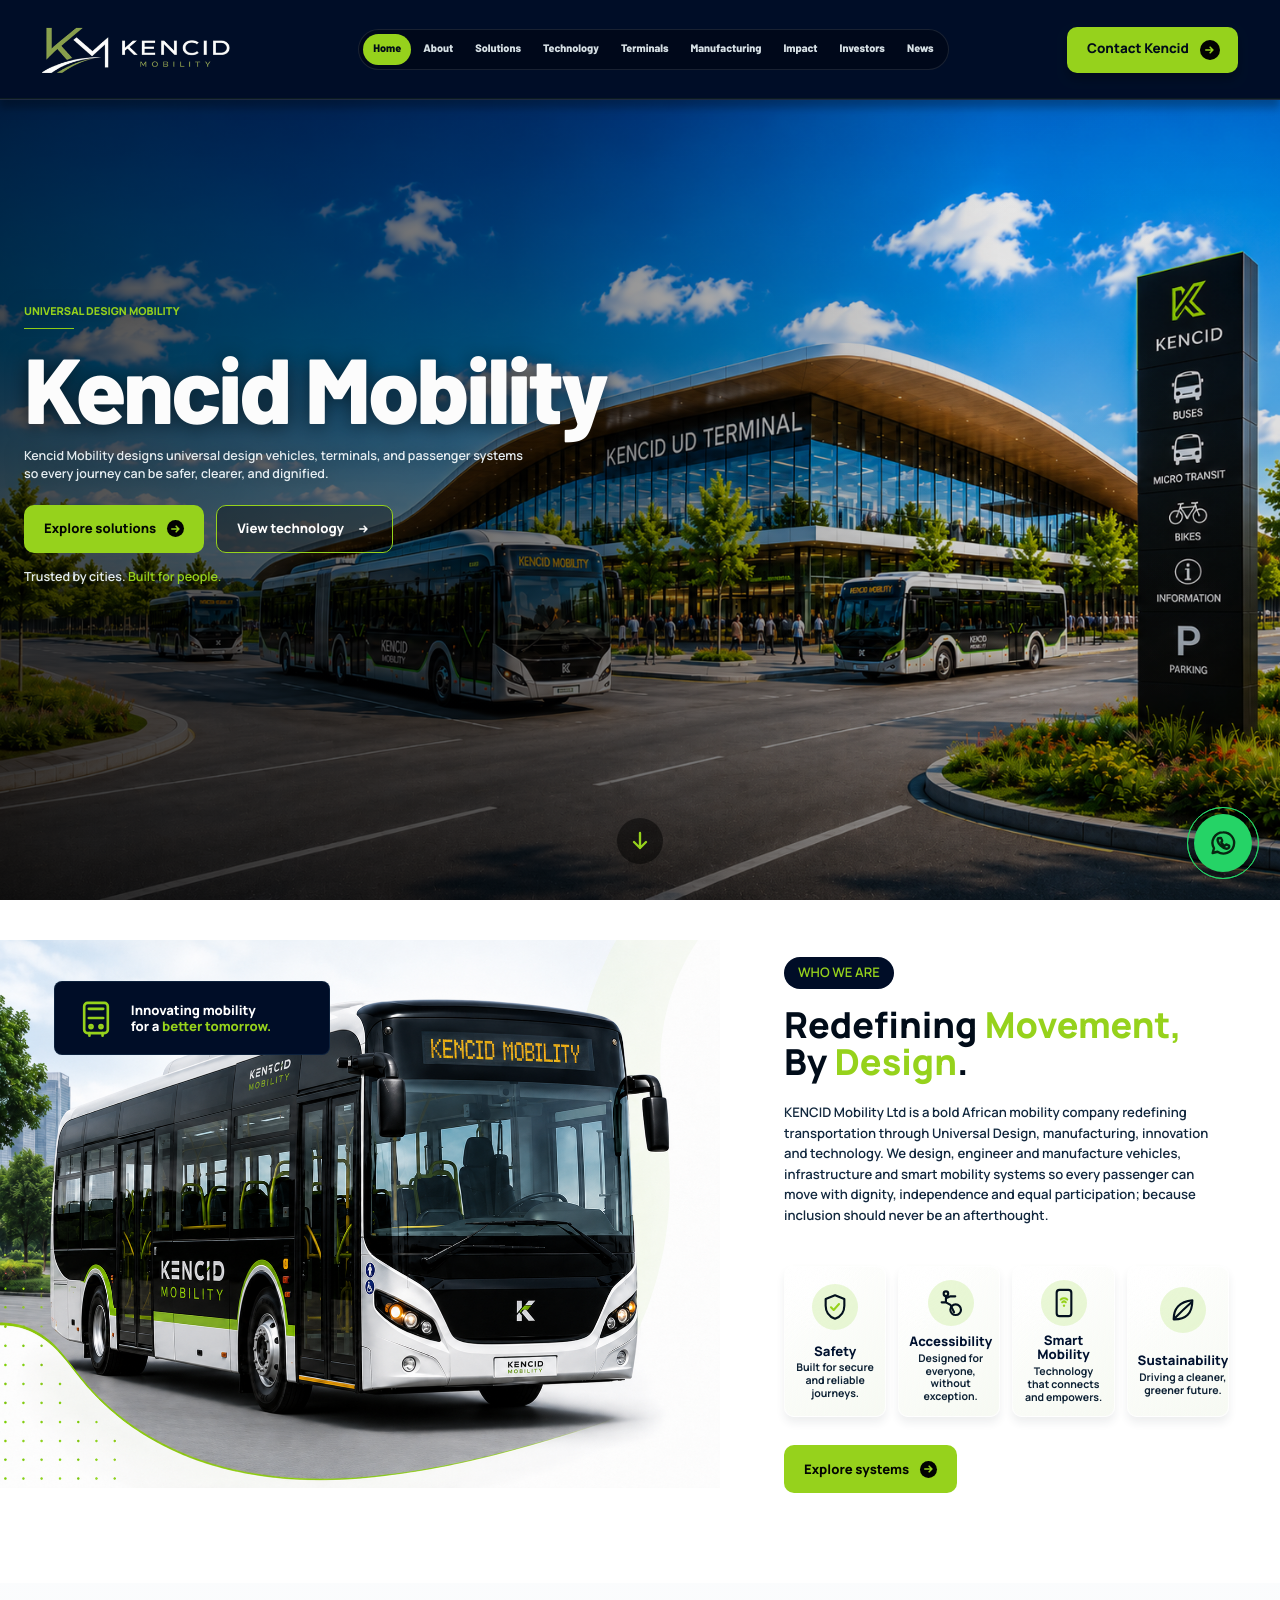
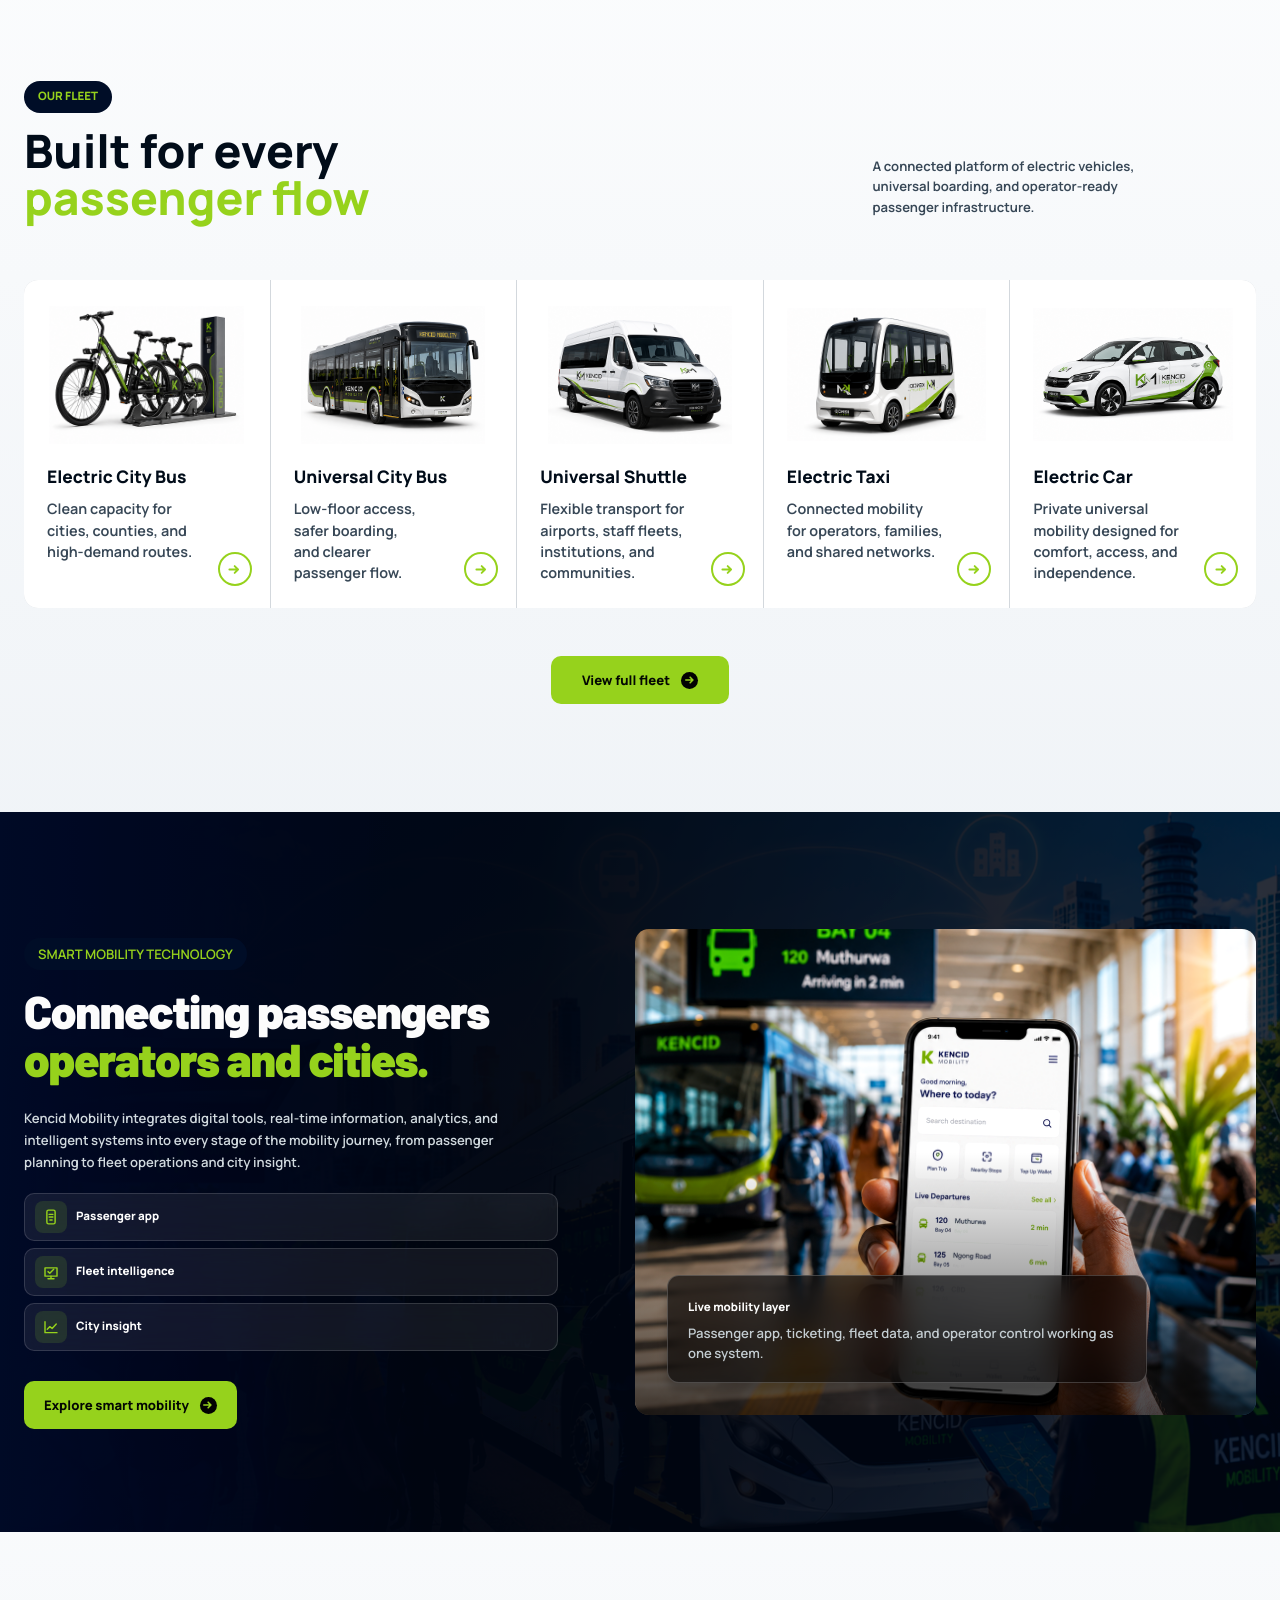
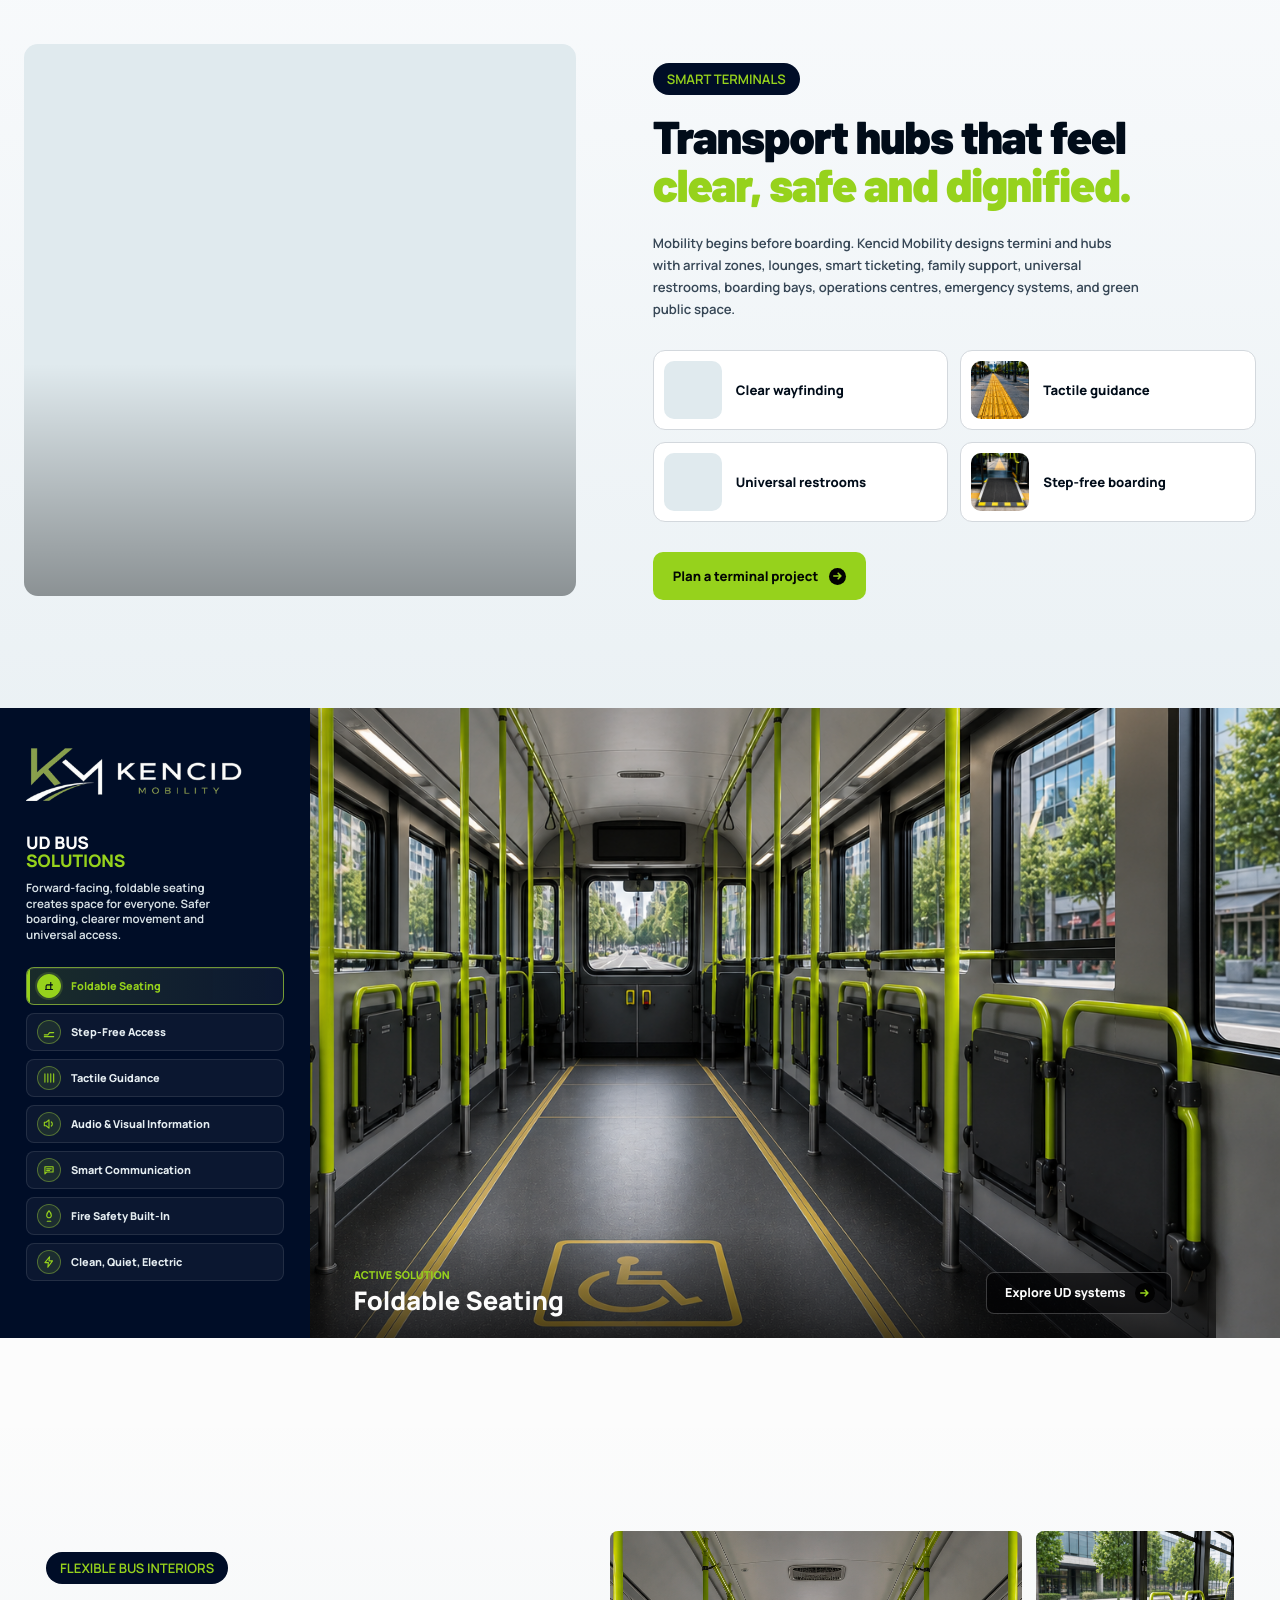
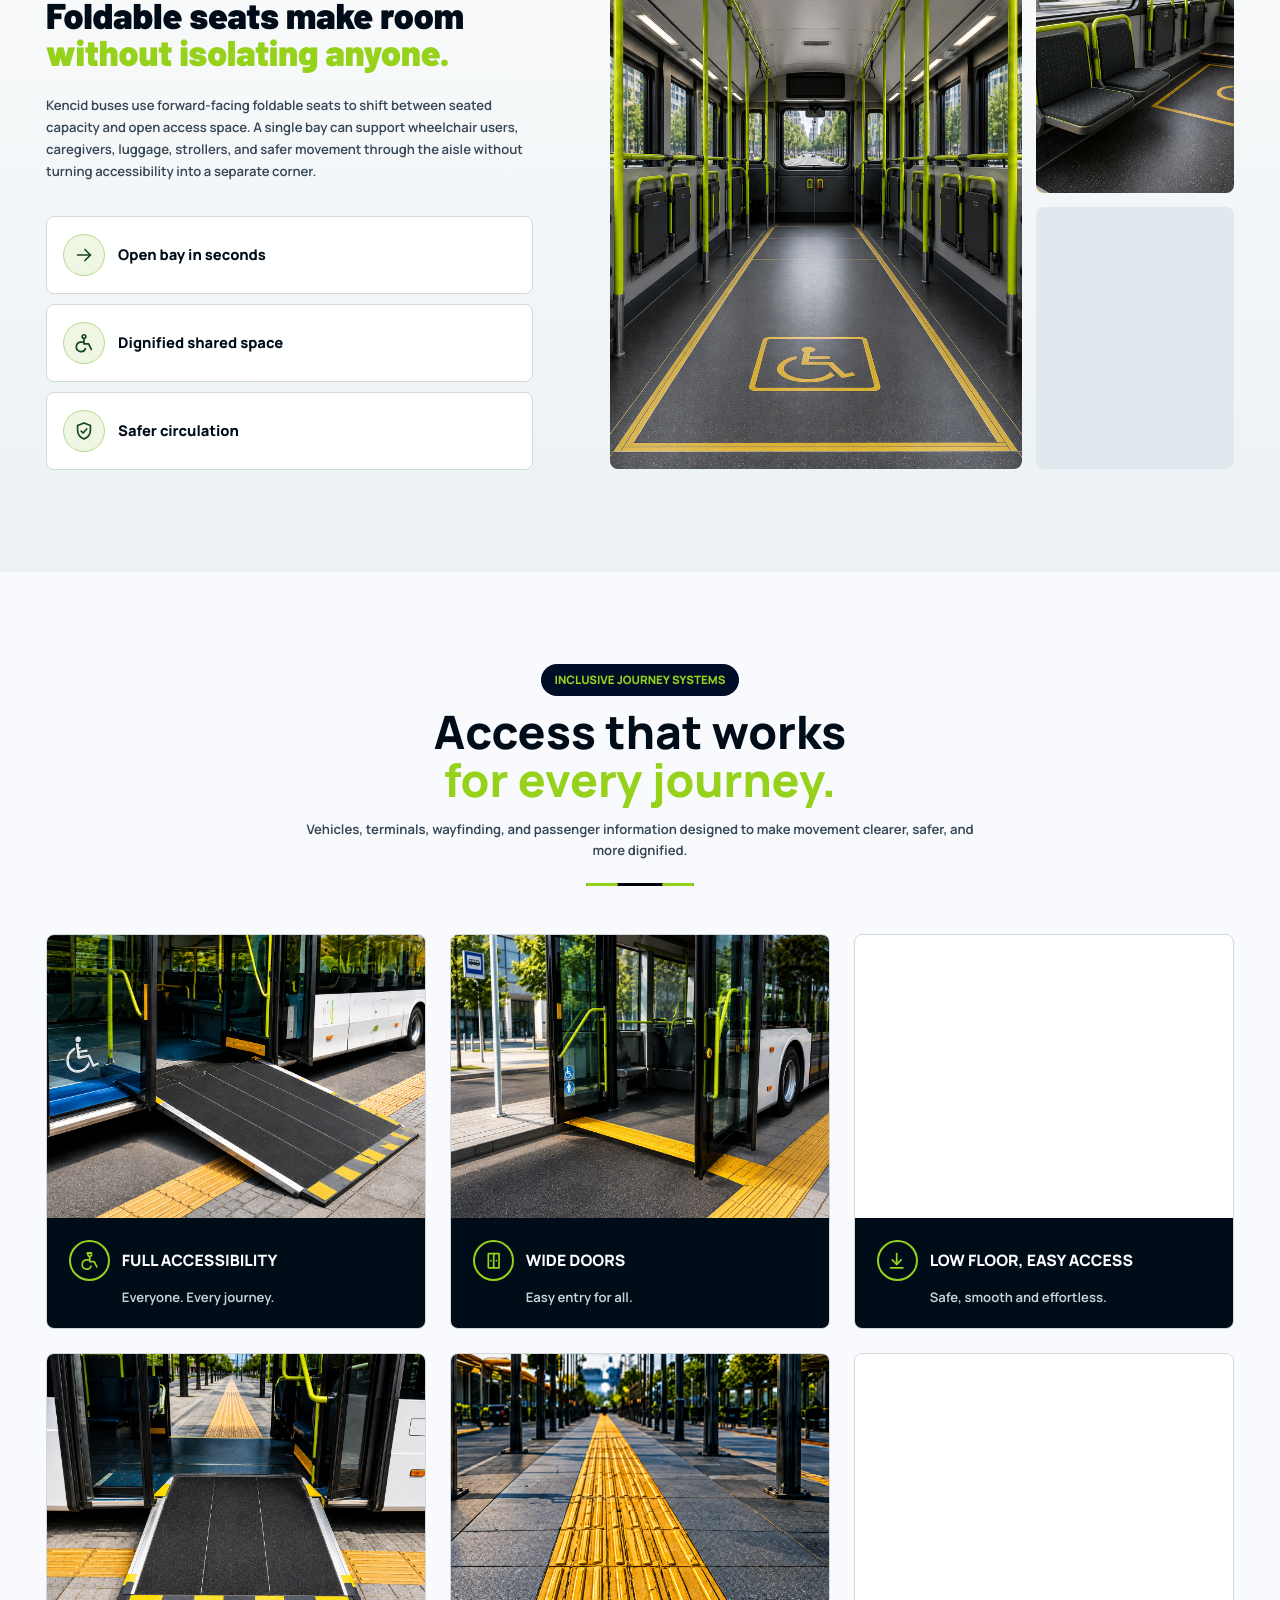
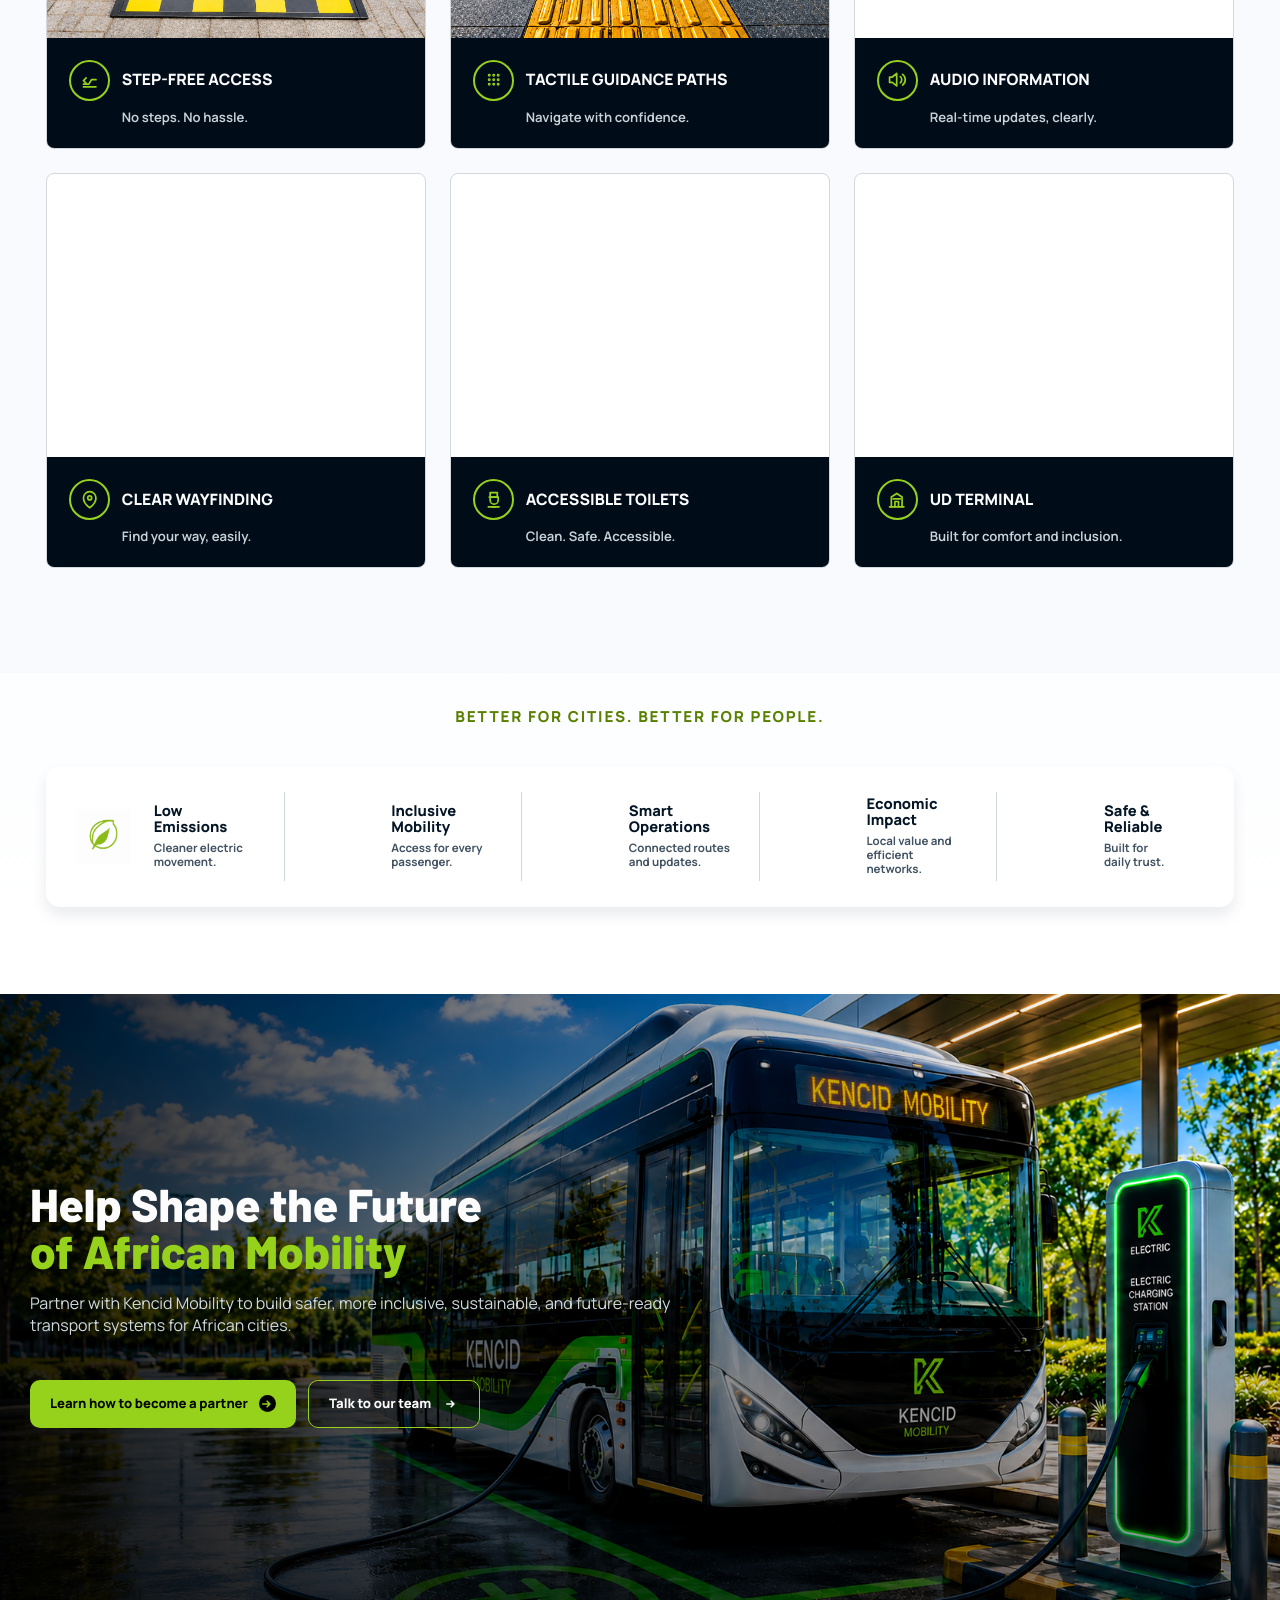
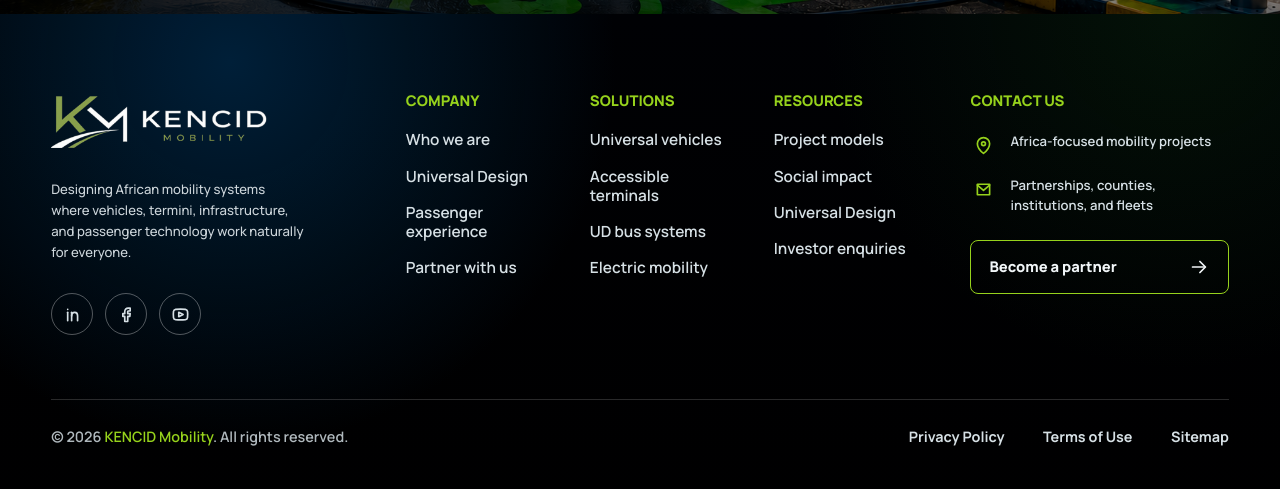
==== commit b80cfa7e: "Add foldable seating visuals and simplify contact page Save foldable seating showcase imagery and re" ====
--- a/index.html
+++ b/index.html
@@ -468,6 +468,15 @@
           <div class="interior-slides" aria-hidden="true">
             <img
               class="interior-slide is-active"
+              src="assets/foldable-seats-open-bay.png"
+              alt=""
+              width="1536"
+              height="1024"
+              loading="lazy"
+              decoding="async"
+            >
+            <img
+              class="interior-slide"
               src="assets/SLIDE 2.png"
               alt=""
               width="1672"
@@ -539,13 +548,24 @@
               <button class="interior-tab is-active" type="button" role="tab" aria-selected="true" data-interior-tab="0">
                 <span class="interior-tab-icon" aria-hidden="true">
                   <svg viewBox="0 0 24 24" focusable="false">
+                    <path d="M6 18h12" />
+                    <path d="M7 18v-5.5c0-1.4.9-2.5 2.2-2.5H15" />
+                    <path d="M15 6v12" />
+                    <path d="M15 10h3" />
+                  </svg>
+                </span>
+                <span>Foldable Seating</span>
+              </button>
+              <button class="interior-tab" type="button" role="tab" aria-selected="false" data-interior-tab="1">
+                <span class="interior-tab-icon" aria-hidden="true">
+                  <svg viewBox="0 0 24 24" focusable="false">
                     <path d="M4 17h6l3-4h7" />
                     <path d="M4 20h16" />
                   </svg>
                 </span>
                 <span>Step-Free Access</span>
               </button>
-              <button class="interior-tab" type="button" role="tab" aria-selected="false" data-interior-tab="1">
+              <button class="interior-tab" type="button" role="tab" aria-selected="false" data-interior-tab="2">
                 <span class="interior-tab-icon" aria-hidden="true">
                   <svg viewBox="0 0 24 24" focusable="false">
                     <path d="M5 19V5" />
@@ -556,7 +576,7 @@
                 </span>
                 <span>Tactile Guidance</span>
               </button>
-              <button class="interior-tab" type="button" role="tab" aria-selected="false" data-interior-tab="2">
+              <button class="interior-tab" type="button" role="tab" aria-selected="false" data-interior-tab="3">
                 <span class="interior-tab-icon" aria-hidden="true">
                   <svg viewBox="0 0 24 24" focusable="false">
                     <path d="M4 9v6h3l5 4V5L7 9H4Z" />
@@ -564,28 +584,28 @@
                   </svg>
                 </span>
                 <span>Audio &amp; Visual Information</span>
-              </button>
-              <button class="interior-tab" type="button" role="tab" aria-selected="false" data-interior-tab="3">
-                <span class="interior-tab-icon" aria-hidden="true">
-                  <svg viewBox="0 0 24 24" focusable="false">
-                    <path d="M5 6.5h14v9H8l-3 3v-12Z" />
-                    <path d="M8 10h8M8 12.8h5" />
-                  </svg>
-                </span>
-                <span>Smart Communication</span>
               </button>
               <button class="interior-tab" type="button" role="tab" aria-selected="false" data-interior-tab="4">
                 <span class="interior-tab-icon" aria-hidden="true">
                   <svg viewBox="0 0 24 24" focusable="false">
-                    <path d="M12 3s4 4.2 4 8a4 4 0 0 1-8 0c0-3.8 4-8 4-8Z" />
-                    <path d="M9 21h6" />
-                  </svg>
-                </span>
-                <span>Fire Safety Built-In</span>
+                    <path d="M5 6.5h14v9H8l-3 3v-12Z" />
+                    <path d="M8 10h8M8 12.8h5" />
+                  </svg>
+                </span>
+                <span>Smart Communication</span>
               </button>
               <button class="interior-tab" type="button" role="tab" aria-selected="false" data-interior-tab="5">
                 <span class="interior-tab-icon" aria-hidden="true">
                   <svg viewBox="0 0 24 24" focusable="false">
+                    <path d="M12 3s4 4.2 4 8a4 4 0 0 1-8 0c0-3.8 4-8 4-8Z" />
+                    <path d="M9 21h6" />
+                  </svg>
+                </span>
+                <span>Fire Safety Built-In</span>
+              </button>
+              <button class="interior-tab" type="button" role="tab" aria-selected="false" data-interior-tab="6">
+                <span class="interior-tab-icon" aria-hidden="true">
+                  <svg viewBox="0 0 24 24" focusable="false">
                     <path d="M13 3 5 13h6l-1 8 8-11h-6l1-7Z" />
                   </svg>
                 </span>
@@ -597,7 +617,7 @@
           <div class="interior-image-caption">
             <div>
               <p>Active Solution</p>
-              <h3 data-interior-caption>Step-Free Access</h3>
+              <h3 data-interior-caption>Foldable Seating</h3>
             </div>
             <a class="interior-learn-more" href="universal-design.html">
               <span>Explore UD systems</span>
@@ -607,6 +627,81 @@
                 </svg>
               </span>
             </a>
+          </div>
+        </div>
+      </section>
+
+      <section class="foldable-seats-section reveal-on-scroll" id="foldable-seats" aria-labelledby="foldable-seats-title">
+        <div class="foldable-seats-inner">
+          <div class="foldable-seats-copy">
+            <p class="section-kicker pill-kicker">Flexible Bus Interiors</p>
+            <h2 id="foldable-seats-title">
+              <span>Foldable seats make room</span>
+              <span class="title-line">without isolating anyone.</span>
+            </h2>
+            <p>
+              Kencid buses use forward-facing foldable seats to shift between
+              seated capacity and open access space. A single bay can support
+              wheelchair users, caregivers, luggage, strollers, and safer
+              movement through the aisle without turning accessibility into a
+              separate corner.
+            </p>
+            <ul class="foldable-seats-points" aria-label="Foldable seating concept benefits">
+              <li>
+                <span aria-hidden="true">
+                  <svg viewBox="0 0 24 24" focusable="false">
+                    <path d="M5 12h14" />
+                    <path d="m13 6 6 6-6 6" />
+                  </svg>
+                </span>
+                <strong>Open bay in seconds</strong>
+              </li>
+              <li>
+                <span aria-hidden="true">
+                  <svg viewBox="0 0 24 24" focusable="false">
+                    <circle cx="12" cy="5" r="2" />
+                    <path d="M12 7.8v5.2h5l3 6" />
+                    <path d="M11 11H8.8a5.2 5.2 0 1 0 4.8 7.2" />
+                  </svg>
+                </span>
+                <strong>Dignified shared space</strong>
+              </li>
+              <li>
+                <span aria-hidden="true">
+                  <svg viewBox="0 0 24 24" focusable="false">
+                    <path d="M12 3.2 19 6v5c0 5-3.3 8.4-7 9.8-3.7-1.4-7-4.8-7-9.8V6l7-2.8Z" />
+                    <path d="m9 12.2 2 2 4-4.4" />
+                  </svg>
+                </span>
+                <strong>Safer circulation</strong>
+              </li>
+            </ul>
+          </div>
+          <div class="foldable-seats-gallery" aria-label="Foldable seating concept images">
+            <figure class="foldable-seat-hero">
+              <img
+                src="assets/foldable-seats-open-bay.png"
+                alt="Kencid Mobility bus interior with foldable seats raised to create a wide accessible bay."
+                loading="lazy"
+                decoding="async"
+              >
+            </figure>
+            <figure>
+              <img
+                src="assets/foldable-seats-mixed-mode.png"
+                alt="Foldable bus seats with one row lowered and nearby seats raised beside an accessible bay."
+                loading="lazy"
+                decoding="async"
+              >
+            </figure>
+            <figure>
+              <img
+                src="assets/foldable-seats-flex-bay.png"
+                alt="Flexible low-floor bus seating bay with raised foldable seats and yellow accessibility markings."
+                loading="lazy"
+                decoding="async"
+              >
+            </figure>
           </div>
         </div>
       </section>
--- a/styles.css
+++ b/styles.css
@@ -707,7 +707,7 @@
 .about-copy h2 {
   margin: 0;
   color: var(--ink-dark);
-  font-size: var(--section-title-size);
+  font-size: clamp(1.8rem, 2.8vw, 3rem);
   font-weight: 900;
   line-height: var(--section-title-line);
   letter-spacing: 0;
@@ -1063,6 +1063,7 @@
 .technology-copy h2 .title-line,
 .terminals-copy h2 .title-line,
 .interior-copy h2 .title-line,
+.foldable-seats-copy h2 .title-line,
 .split-copy h2 .title-line,
 .page-band h2 .title-line,
 .narrow-heading h2 .title-line,
@@ -2367,6 +2368,137 @@
   outline-offset: 3px;
 }
 
+.foldable-seats-section {
+  overflow: hidden;
+  scroll-margin-top: var(--nav-height);
+  background:
+    linear-gradient(180deg, oklch(0.99 0 0), oklch(0.955 0.008 230));
+  color: var(--ink-dark);
+  padding: clamp(64px, 8vw, 112px) clamp(18px, 3.6vw, 56px);
+}
+
+.foldable-seats-inner {
+  display: grid;
+  grid-template-columns: minmax(320px, 0.82fr) minmax(0, 1.05fr);
+  align-items: center;
+  gap: clamp(34px, 6vw, 82px);
+  width: min(1270px, 100%);
+  margin-inline: auto;
+}
+
+.foldable-seats-copy h2 {
+  max-width: 24ch;
+  margin: 14px 0 0;
+  color: var(--ink-dark);
+  font-family: "Barlow", "Manrope", Arial, sans-serif;
+  font-size: clamp(1.75rem, 2.8vw, 3rem);
+  font-weight: 850;
+  line-height: var(--section-title-line);
+  letter-spacing: 0;
+  text-wrap: balance;
+}
+
+.foldable-seats-copy h2 span {
+  display: block;
+  white-space: nowrap;
+}
+
+.foldable-seats-copy > p {
+  max-width: 60ch;
+  margin: 22px 0 0;
+  color: var(--ink-muted);
+  font-size: var(--description-font-size);
+  font-weight: 620;
+  line-height: 1.68;
+  text-wrap: pretty;
+}
+
+.foldable-seats-points {
+  display: grid;
+  gap: 10px;
+  margin: clamp(24px, 3vw, 34px) 0 0;
+  padding: 0;
+  list-style: none;
+}
+
+.foldable-seats-points li {
+  display: grid;
+  grid-template-columns: 42px minmax(0, 1fr);
+  column-gap: 13px;
+  align-items: center;
+  min-height: 78px;
+  padding: 14px 16px;
+  border: 1px solid var(--line);
+  border-radius: 8px;
+  background: var(--surface-strong);
+}
+
+.foldable-seats-points li > span {
+  display: grid;
+  place-items: center;
+  grid-column: 1;
+  width: 42px;
+  height: 42px;
+  border: 1px solid oklch(0.72 0.16 130 / 0.5);
+  border-radius: 999px;
+  background: oklch(0.72 0.18 130 / 0.12);
+  color: var(--lime-deep);
+}
+
+.foldable-seats-points svg {
+  display: block;
+  width: 22px;
+  height: 22px;
+  fill: none;
+  stroke: currentColor;
+  stroke-width: 1.8;
+  stroke-linecap: round;
+  stroke-linejoin: round;
+}
+
+.foldable-seats-points strong {
+  display: block;
+  color: var(--ink-dark);
+  font-size: clamp(0.92rem, 1vw, 1.02rem);
+  font-weight: 900;
+  line-height: 1.12;
+}
+
+.foldable-seats-gallery {
+  display: grid;
+  grid-template-columns: minmax(0, 1fr) minmax(190px, 0.48fr);
+  grid-template-rows: repeat(2, minmax(150px, 1fr));
+  gap: 14px;
+}
+
+.foldable-seats-gallery figure {
+  position: relative;
+  min-height: 0;
+  margin: 0;
+  overflow: hidden;
+  border-radius: 8px;
+  background: var(--muted);
+}
+
+.foldable-seats-gallery .foldable-seat-hero {
+  grid-row: 1 / span 2;
+  min-height: clamp(360px, 42vw, 560px);
+}
+
+.foldable-seats-gallery img {
+  display: block;
+  width: 100%;
+  height: 100%;
+  object-fit: cover;
+  filter: saturate(1.06) contrast(1.02);
+  transition: transform 520ms var(--ease-out);
+}
+
+.foldable-seats-gallery figure:hover img,
+.foldable-seats-gallery figure:focus-within img {
+  transform: scale(1.035);
+}
+
 .passenger-systems-section {
   background:
     linear-gradient(180deg, oklch(1 0 0), oklch(0.965 0.006 248));
@@ -3731,6 +3863,7 @@
   .solution-card,
   .solution-card img,
   .about-cta span:first-child,
+  .foldable-seats-gallery img,
   .accessibility-card,
   .accessibility-card img,
   .impact-strip-list li,
@@ -3959,7 +4092,6 @@
 }
 
 .page-card,
-.contact-cards article,
 .article-card,
 .featured-article,
 .metric-panel,
@@ -4013,7 +4145,6 @@
 }
 
 .page-card h3,
-.contact-cards strong,
 .article-card h3 {
   margin: 0;
   color: var(--ink-dark);
@@ -4549,26 +4680,6 @@
   grid-template-columns: minmax(0, 0.9fr) minmax(360px, 1.1fr);
   gap: clamp(28px, 5vw, 70px);
   align-items: start;
-}
-
-.contact-cards {
-  display: grid;
-  grid-template-columns: repeat(2, minmax(0, 1fr));
-  gap: 12px;
-  margin-top: 28px;
-}
-
-.contact-cards article {
-  padding: 20px;
-}
-
-.contact-cards span {
-  display: block;
-  margin-top: 8px;
-  color: var(--ink-muted);
-  font-size: 0.88rem;
-  font-weight: 650;
-  line-height: 1.5;
 }
 
 .contact-form {
@@ -4795,6 +4906,7 @@
 .js .about-section,
 .js .technology-section,
 .js .terminals-section,
+.js .foldable-seats-section,
 .js .accessible-section.reveal-on-scroll,
 .js .impact-strip-section.reveal-on-scroll {
   opacity: 1;
@@ -4809,7 +4921,9 @@
 .js .technology-copy,
 .js .technology-visual,
 .js .terminals-copy,
-.js .terminals-media {
+.js .terminals-media,
+.js .foldable-seats-copy,
+.js .foldable-seats-gallery {
   opacity: 0;
   transition:
     opacity 900ms ease,
@@ -4819,14 +4933,16 @@
 .js .split-feature .split-copy,
 .js .about-copy,
 .js .technology-copy,
-.js .terminals-copy {
+.js .terminals-copy,
+.js .foldable-seats-copy {
   transform: translateX(-44px);
 }
 
 .js .split-feature .split-media,
 .js .about-media,
 .js .technology-visual,
-.js .terminals-media {
+.js .terminals-media,
+.js .foldable-seats-gallery {
   transform: translateY(36px);
   transition-delay: 160ms;
 }
@@ -4838,7 +4954,9 @@
 .technology-section.is-visible .technology-copy,
 .technology-section.is-visible .technology-visual,
 .terminals-section.is-visible .terminals-copy,
-.terminals-section.is-visible .terminals-media {
+.terminals-section.is-visible .terminals-media,
+.foldable-seats-section.is-visible .foldable-seats-copy,
+.foldable-seats-section.is-visible .foldable-seats-gallery {
   opacity: 1;
   transform: none;
 }
@@ -4893,8 +5011,7 @@
 .js .gallery-item,
 .js .process-list li,
 .js .check-list li,
-.js .stat-list li,
-.js .contact-cards article {
+.js .stat-list li {
   opacity: 0;
   transform: translateX(-32px);
   transition:
@@ -4906,8 +5023,7 @@
 .reveal-on-scroll.is-visible .gallery-item,
 .reveal-on-scroll.is-visible .process-list li,
 .reveal-on-scroll.is-visible .check-list li,
-.reveal-on-scroll.is-visible .stat-list li,
-.reveal-on-scroll.is-visible .contact-cards article {
+.reveal-on-scroll.is-visible .stat-list li {
   opacity: 1;
   transform: translateX(0);
 }
@@ -4991,7 +5107,8 @@
 
 @media (max-width: 980px) {
   .technology-inner,
-  .terminals-inner {
+  .terminals-inner,
+  .foldable-seats-inner {
     grid-template-columns: 1fr;
   }
 
@@ -5087,7 +5204,8 @@
   }
 
   .technology-section,
-  .terminals-section {
+  .terminals-section,
+  .foldable-seats-section {
     padding: 54px 18px 66px;
   }
 
@@ -5095,6 +5213,11 @@
   .terminals-copy h2 {
     max-width: 100%;
     font-size: var(--section-title-size);
+  }
+
+  .foldable-seats-copy h2 {
+    max-width: 100%;
+    font-size: clamp(1.35rem, 7vw, 1.75rem);
   }
 
   .technology-stack article,
@@ -5121,6 +5244,19 @@
     height: 260px;
     min-height: 260px;
     border-radius: 12px;
+  }
+
+  .foldable-seats-gallery {
+    grid-template-columns: 1fr;
+    grid-template-rows: none;
+    gap: 10px;
+  }
+
+  .foldable-seats-gallery .foldable-seat-hero,
+  .foldable-seats-gallery figure {
+    grid-row: auto;
+    min-height: 0;
+    aspect-ratio: 4 / 3;
   }
 
   .page-hero h1 {
@@ -5154,7 +5290,6 @@
     padding: 24px 18px;
   }
 
-  .contact-cards,
   .form-grid,
   .metric-panel {
     grid-template-columns: 1fr;
@@ -5192,6 +5327,7 @@
   .split-media img,
   .technology-visual img,
   .terminals-media img,
+  .foldable-seats-gallery img,
   .page-card,
   .article-card,
   .whatsapp-float::before,
@@ -5201,11 +5337,12 @@
   .split-media,
   .contact-intro,
   .contact-form,
+  .foldable-seats-copy,
+  .foldable-seats-gallery,
   .gallery-item,
   .process-list li,
   .check-list li,
   .stat-list li,
-  .contact-cards article,
   .metric-panel > div,
   .solution-row {
     animation: none !important;
@@ -5217,13 +5354,14 @@
   .js .split-feature .split-media,
   .js .contact-layout .contact-intro,
   .js .contact-layout .contact-form,
+  .js .foldable-seats-copy,
+  .js .foldable-seats-gallery,
   .js .page-card,
   .js .gallery-item,
   .js .article-card,
   .js .process-list li,
   .js .check-list li,
   .js .stat-list li,
-  .js .contact-cards article,
   .js .metric-panel > div,
   .js .solution-showcase .solution-row {
     opacity: 1;
